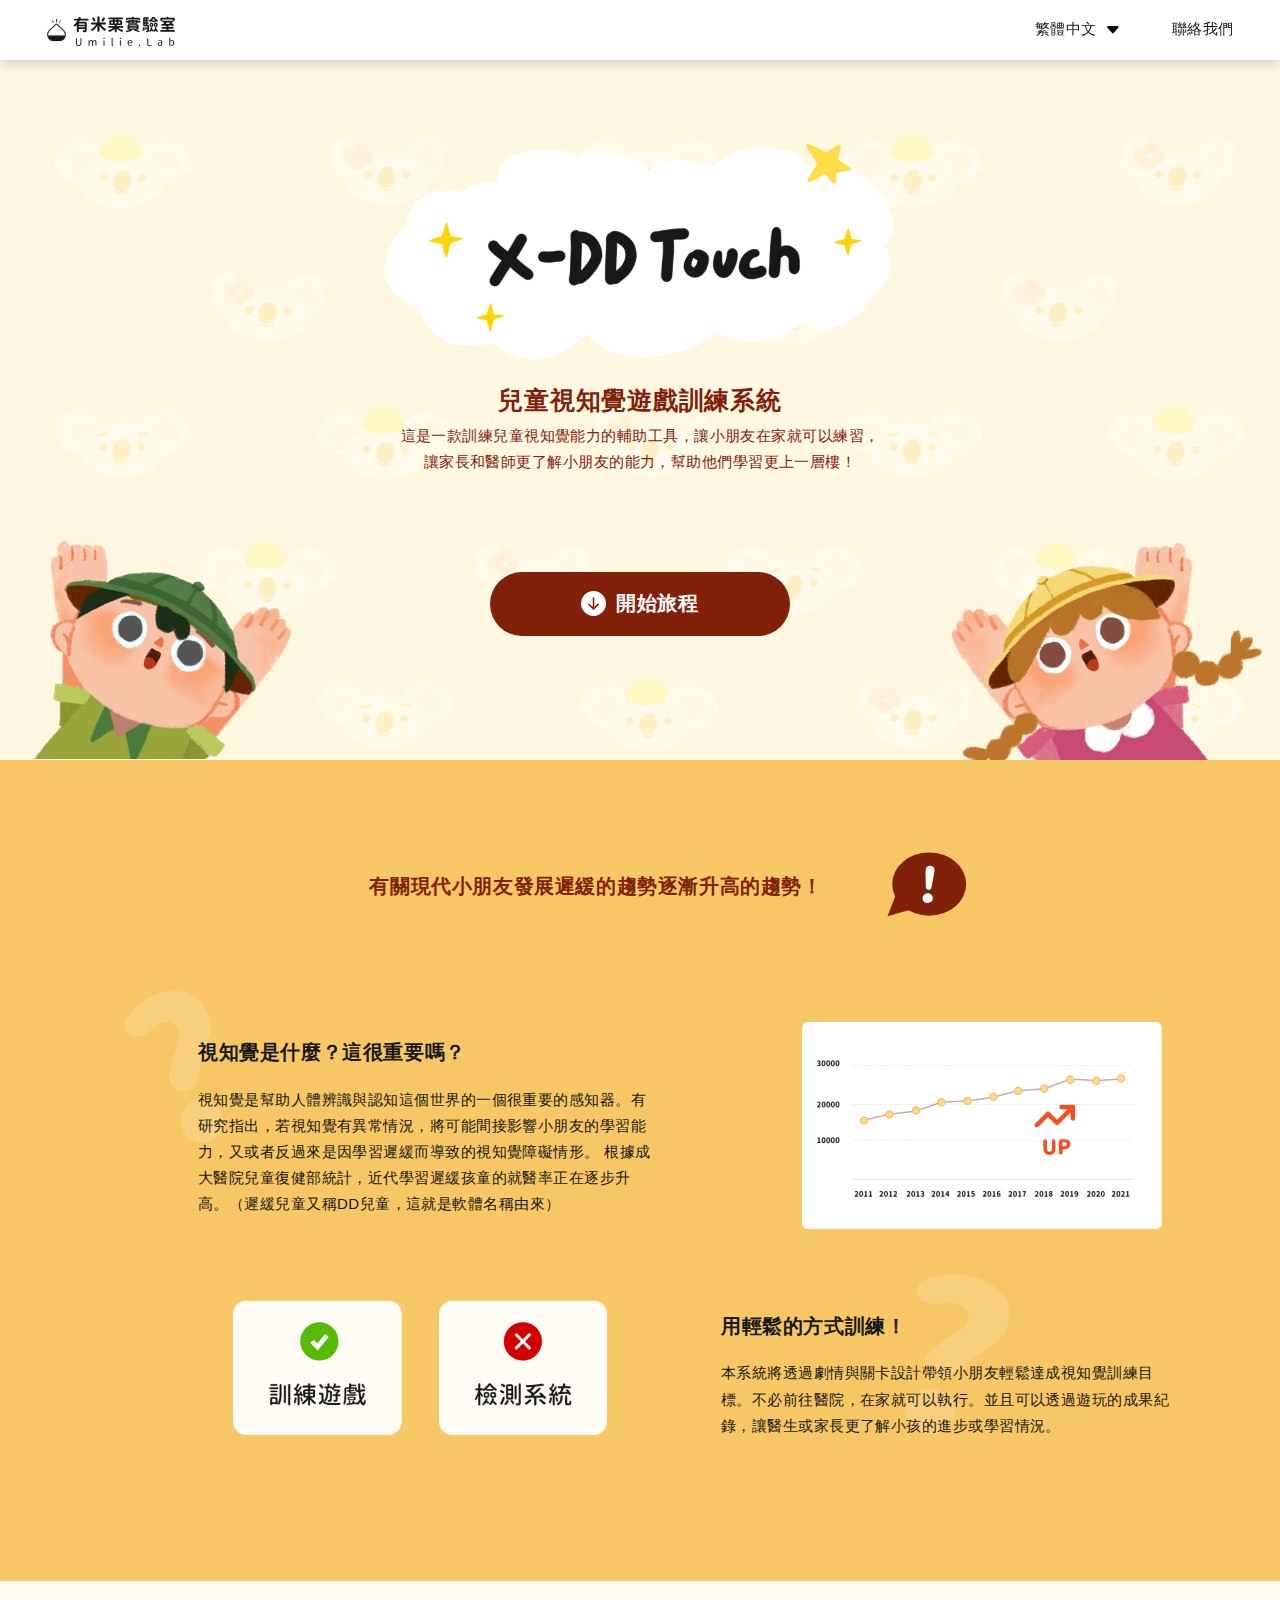
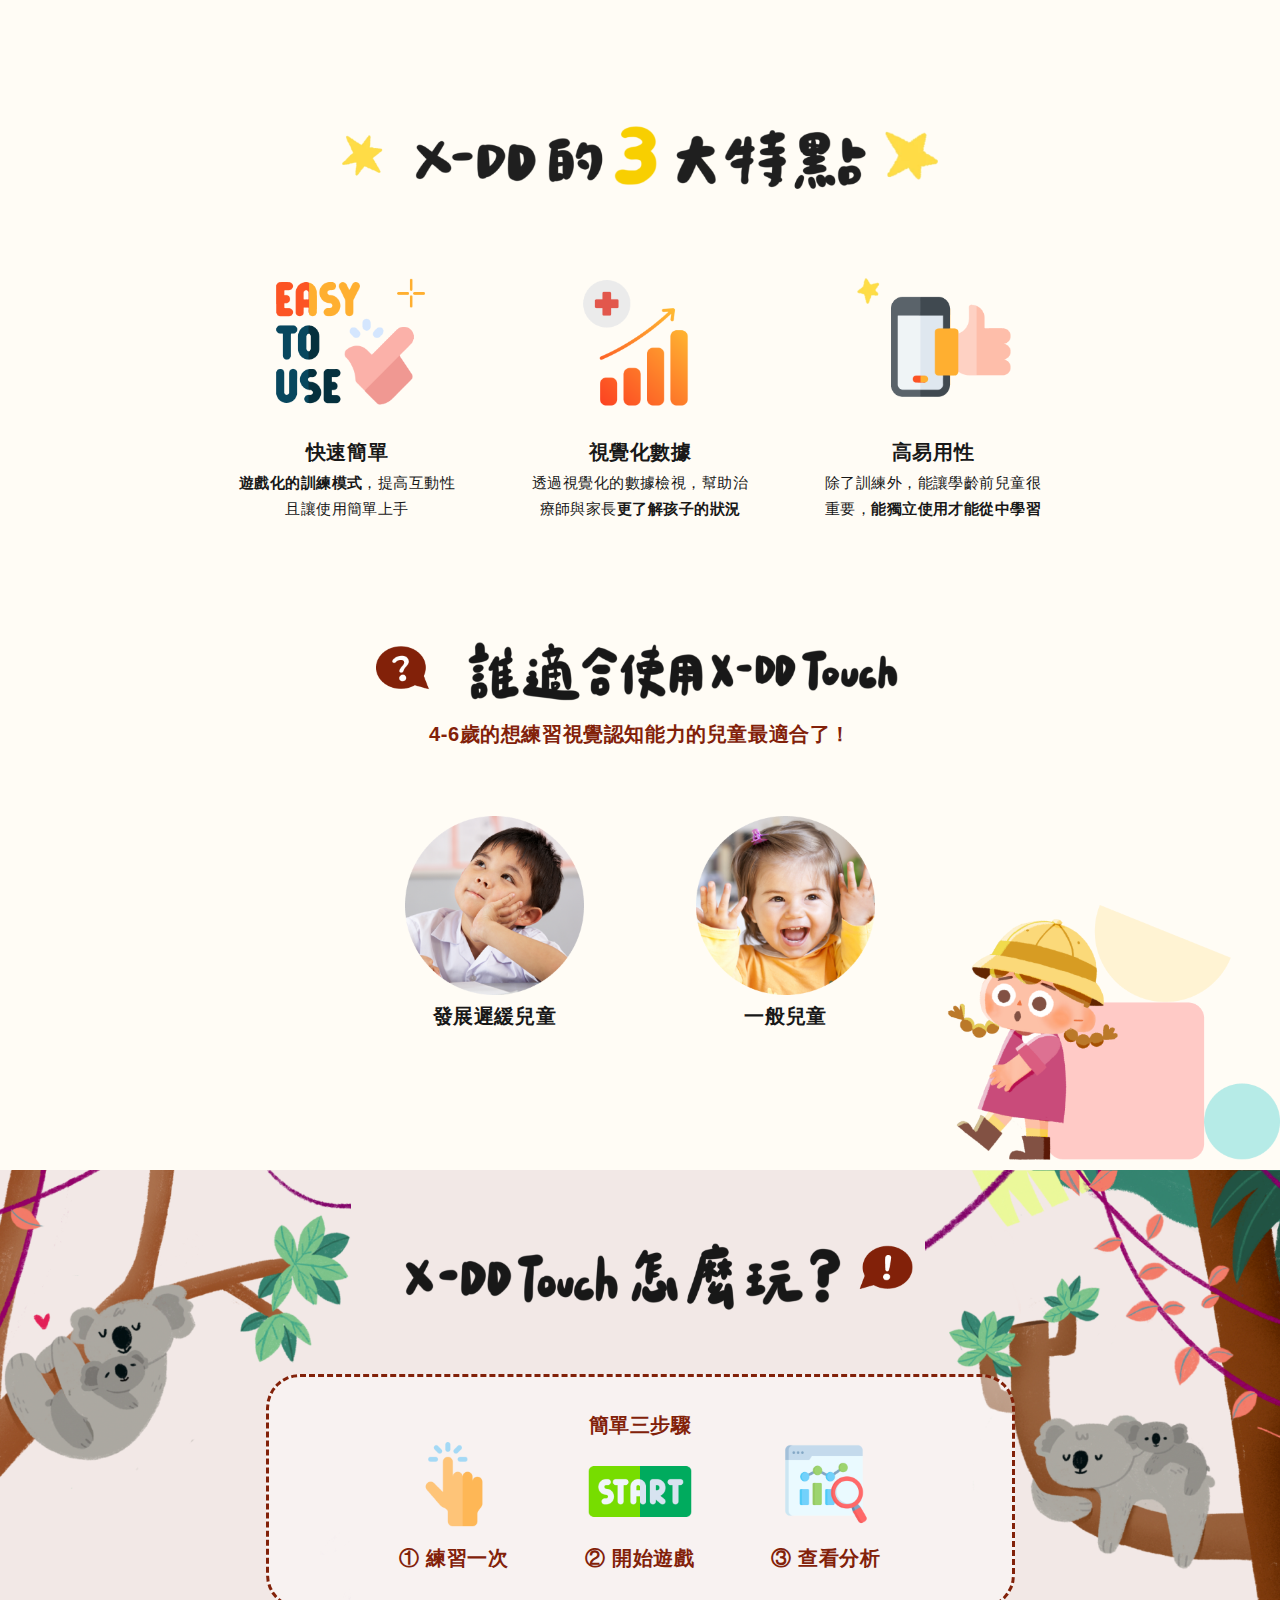
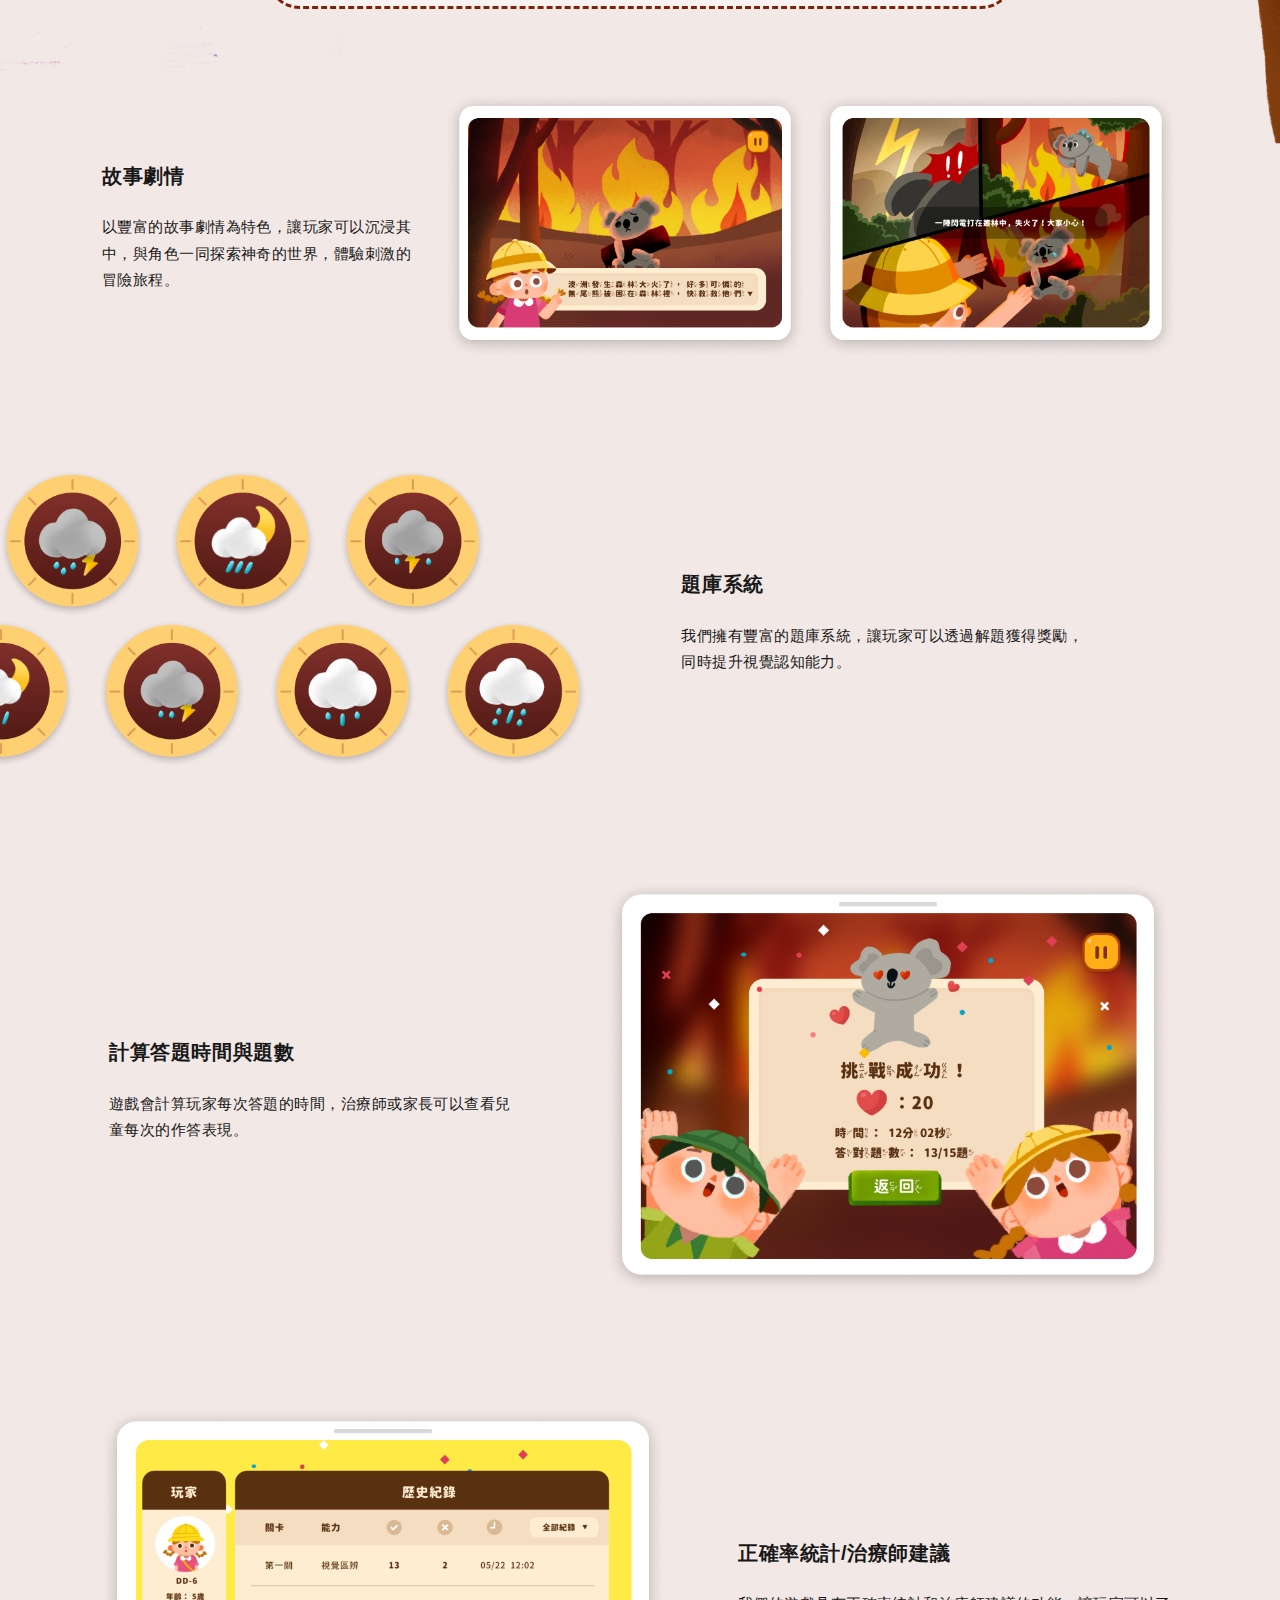
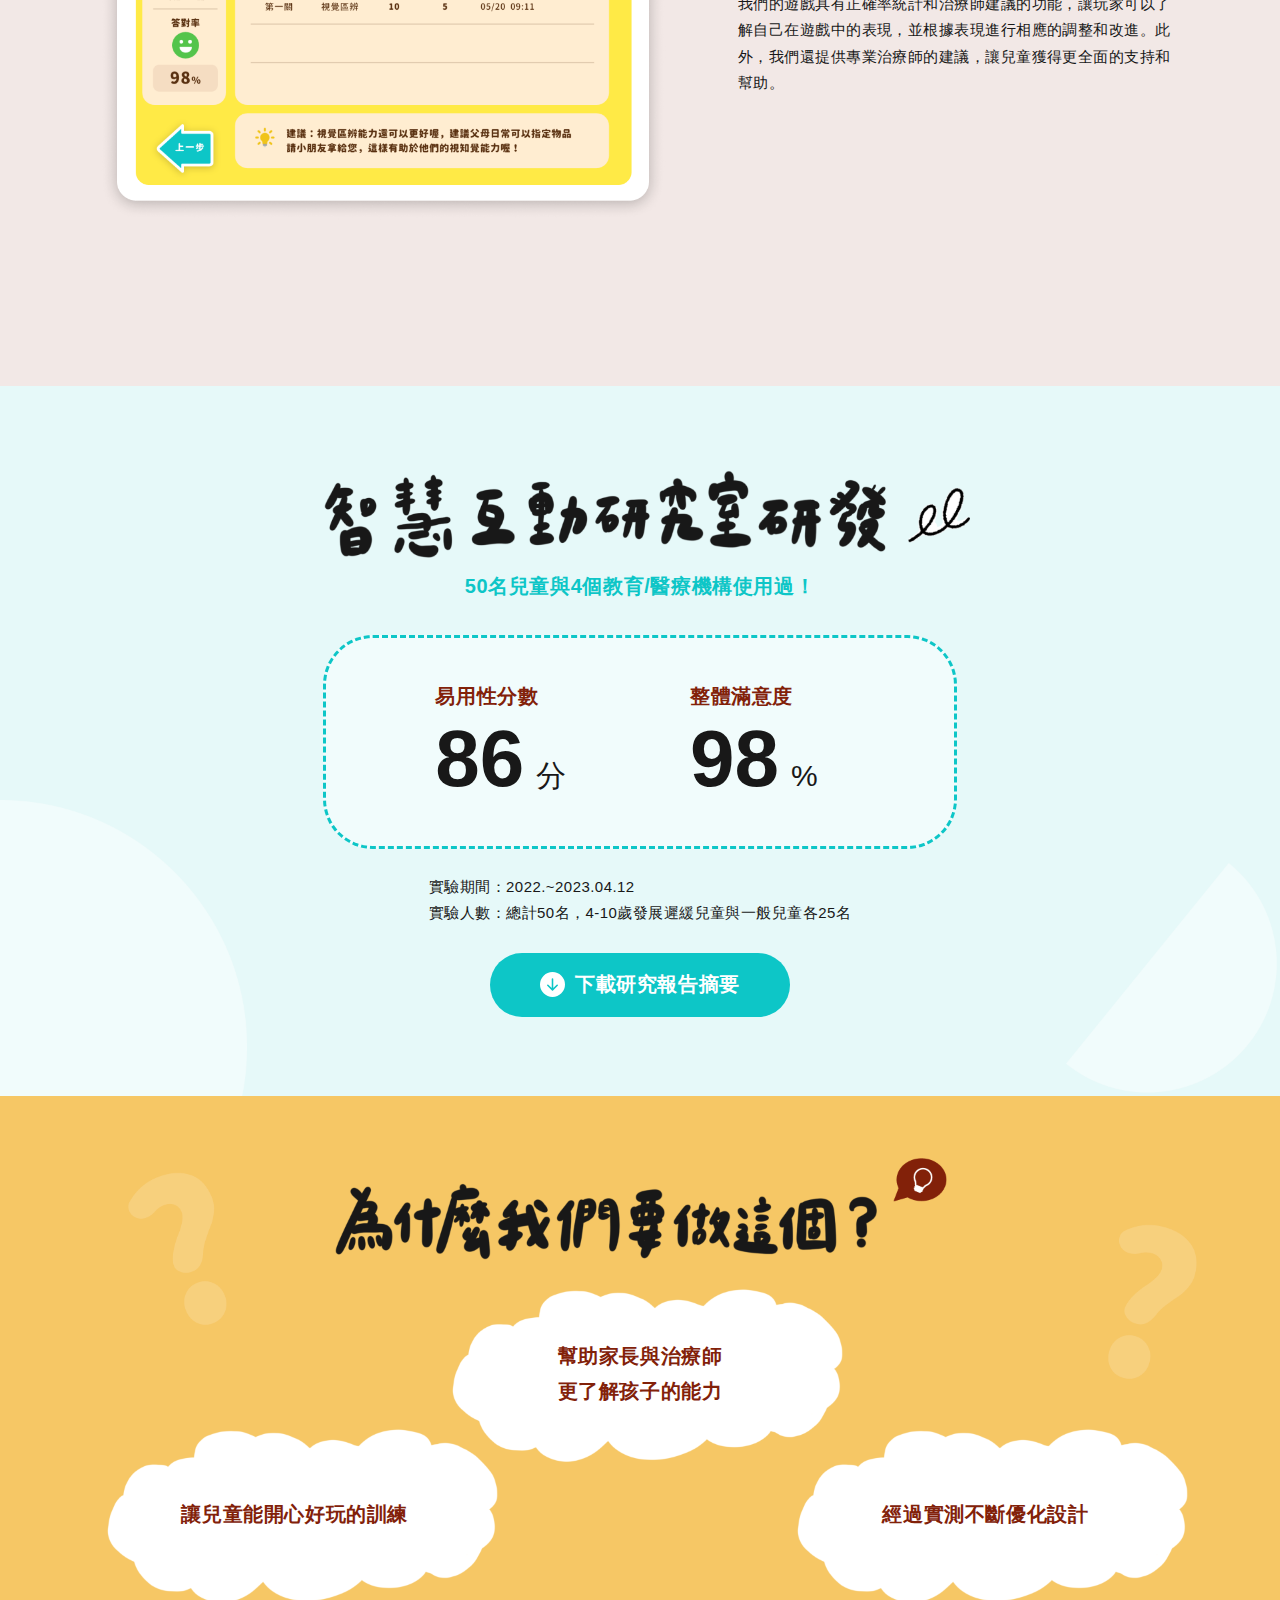
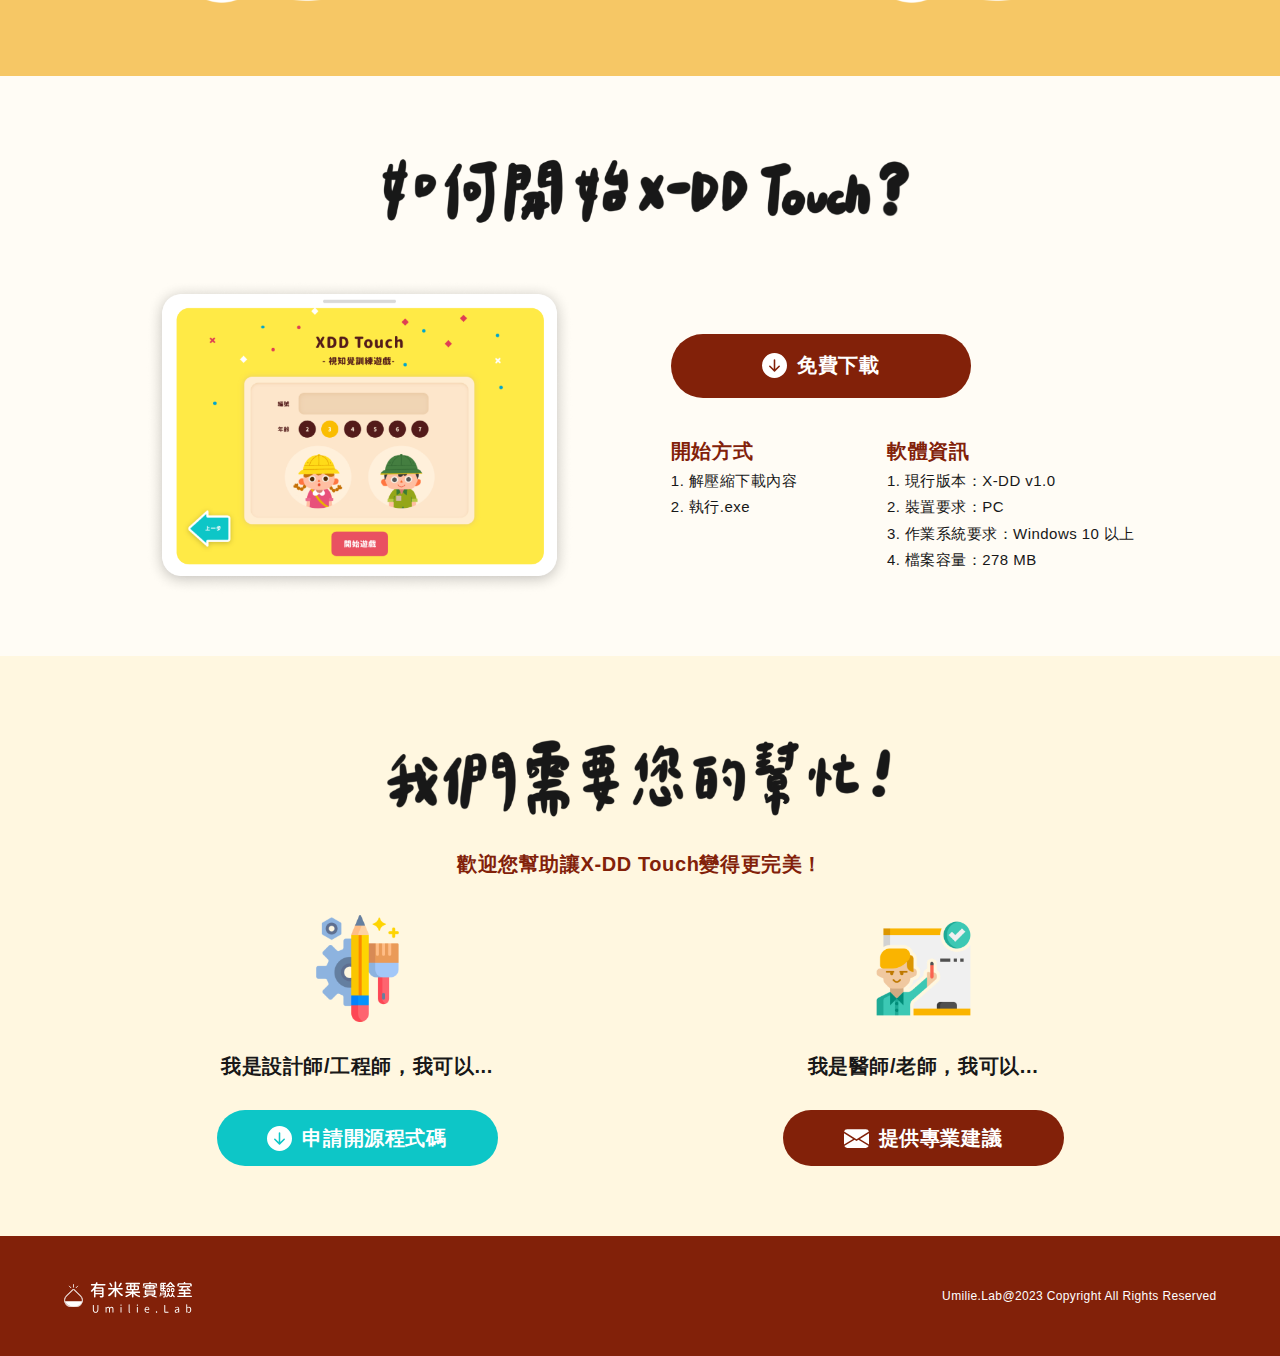
==== index.html @ a9d23684 "add mobile RWD(320px)" ====
<!DOCTYPE html>
<html>
<head>
    <meta charset="utf-8">
    <title>X-DD Touch｜兒童視知覺遊戲訓練系統</title>
    <meta name="viewport" content="width=device-width, initial-scale=1.0, maximum-scale=1.0,user-scalable=no">
    <link rel="preconnect" href="https://fonts.gstatic.com">
    <link rel="stylesheet" href="css/xdd-page.css">
    <script src="https://ajax.googleapis.com/ajax/libs/jquery/1.10.2/jquery.min.js"></script>
    <script src="https://ajax.googleapis.com/ajax/libs/jquery/1.10.2/jquery.js"></script>
    
    <script type="text/javascript">

    </script>
<body>
    <header>
        <div class="header-content">
            <a id="logo-area" href="#top-home">
                <img src="img/logo.svg" width="130" heigh="79" alt="logo">
            </a>
            <div class="header-control">
                <div id="language-change">
                    <h5 style="width:72px">
                        繁體中文
                    </h5>
                    <svg xmlns="http://www.w3.org/2000/svg" width="16" height="16" fill="currentColor" class="bi bi-caret-down-fill" viewBox="0 0 16 16">
                        <path d="M7.247 11.14 2.451 5.658C1.885 5.013 2.345 4 3.204 4h9.592a1 1 0 0 1 .753 1.659l-4.796 5.48a1 1 0 0 1-1.506 0z"/>
                    </svg>
                </div>
                <div id="contact-us">
                    <a href="https://forms.gle/MRAn2YZ6ZwehTDP59"><h5>
                        聯絡我們
                    </h5></a>
                </div>
            </div>
        </div>
    </header>
    <div class="section-title" name="top-home" id="top-home">
        <div>
            <div>
                <div>
                    <img src="img/xdd-title.png" alt="logo">
                </div>
                <div>
                    <h1>兒童視知覺遊戲訓練系統</h1>
                    <h4>這是一款訓練兒童視知覺能力的輔助工具，讓小朋友在家就可以練習，</h4>
                    <h4>讓家長和醫師更了解小朋友的能力，幫助他們學習更上一層樓！</h4>
                </div>
                <div>
                    <a href="#download-section" id="go-download-section"><svg xmlns="http://www.w3.org/2000/svg" width="16" height="16" fill="currentColor" class="bi bi-arrow-down-circle-fill" viewBox="0 0 16 16">
                    <path d="M16 8A8 8 0 1 1 0 8a8 8 0 0 1 16 0zM8.5 4.5a.5.5 0 0 0-1 0v5.793L5.354 8.146a.5.5 0 1 0-.708.708l3 3a.5.5 0 0 0 .708 0l3-3a.5.5 0 0 0-.708-.708L8.5 10.293V4.5z"/>
                    </svg>開始旅程</a>
                </div>
            </div> 
        </div>
    </div>
    <div class="section-2">
        <div>
            <div class="section-2-title">
                <h2>有關現代小朋友發展遲緩的趨勢逐漸升高的趨勢！</h2>
                <img src="img/icon-1.svg" width="58.76" heigh="54.53" alt="驚嘆號">
            </div>
            <div class="section-2-2">
                <div class="ques-mark1">
                    <div>
                        <h3>視知覺是什麼？這很重要嗎？</h3>
                        <h5>視知覺是幫助人體辨識與認知這個世界的一個很重要的感知器。有研究指出，若視知覺有異常情況，將可能間接影響小朋友的學習能力，又或者反過來是因學習遲緩而導致的視知覺障礙情形。
                            根據成大醫院兒童復健部統計，近代學習遲緩孩童的就醫率正在逐步升高。（遲緩兒童又稱DD兒童，這就是軟體名稱由來）</h5>
                    </div>
                </div>
                <div>
                    <img src="img/section2-img1.png" width="360" heigh="207" alt="遲緩兒童數量升高">
                </div>
            </div>
            <div class="section-2-3">
                <div>
                    <div>
                        <img src="img/section2-img2.png" width="374" heigh="133.98" alt="訓練遊戲">
                    </div>
                    <div class="ques-mark2">
                        <div>
                            <h3>用輕鬆的方式訓練！</h3>
                            <h5>本系統將透過劇情與關卡設計帶領小朋友輕鬆達成視知覺訓練目標。不必前往醫院，在家就可以執行。並且可以透過遊玩的成果紀錄，讓醫生或家長更了解小孩的進步或學習情況。</h5>
                        </div>
                    </div>
                    <div>
                        <img src="img/section2-img2.png" width="374" heigh="133.98" alt="訓練遊戲">
                    </div>
                </div>
            </div>
        </div>
    </div>
    <div class="section-3">
        <div class="section-3-1">
            <div class="title">
                <img src="img/section3-title1.png" width="595.33" heigh="75.33" alt="X-DD三大特點">
                <img src="img/section3-title1-mobile.png" width="217" heigh="97.4" alt="X-DD三大特點">
            </div>
            <div>
                <div>
                    <img src="img/section3-img1.png" width="200.67" heigh="178.67" alt="快速簡單">
                    <h3>
                        快速簡單
                    </h3>
                    <h5>
                        <b>遊戲化的訓練模式</b>，提高互動性且讓使用簡單上手
                    </h5>
                </div>
                <div>
                    <img src="img/section3-img2.png" width="200.67" heigh="178.67" alt="快速簡單">
                    <h3>
                        視覺化數據
                    </h3>
                    <h5>
                        透過視覺化的數據檢視，幫助治療師與家長<b>更了解孩子的狀況</b>
                    </h5>
                </div>
                <div>
                    <img src="img/section3-img3.png" width="200.67" heigh="178.67" alt="快速簡單">
                    <h3>
                        高易用性
                    </h3>
                    <h5>
                        除了訓練外，能讓學齡前兒童很重要，<b>能獨立使用才能從中學習</b>
                    </h5>
                </div>
            </div>
        </div>
        <div class="section-3-2">
            <div class="title">
                <img src="img/section3-title2.png" width="528.67" heigh="87.33" alt="誰適合使用X-DD">
                <img src="img/section3-title2-mobile.png" width="150" heigh="82" alt="誰適合使用X-DD">
            </div>
            <h2>4-6歲的想練習視覺認知能力的兒童最適合了！</h2>
            <div>
                <div>
                    <img src="img/section3-img4.png" width="178.67" heigh="178.67" alt="發展遲緩兒童">
                    <h3>發展遲緩兒童</h3>
                </div>
                <div>
                    <img src="img/section3-img5.png" width="178.67" heigh="178.67" alt="一般兒童">
                    <h3>一般兒童</h3>
                </div>
            </div>
        </div>
    </div>
    <div class="section-4">
        <div class="title">
            <img src="img/section4-title1.png" width="546.76" heigh="84" alt="X-DD怎麼玩">
            <img src="img/section4-title1-mobile.png" width="150" heigh="84" alt="X-DD怎麼玩">
        </div>
        <div>
            <h2>簡單三步驟</h2>
            <div>
                <div>
                    <img src="img/section4-icon1.png" width="136" heigh="98.67" alt="練習一次">
                    <h2>① 練習一次</h2>
                </div>
                <div>
                    <img src="img/section4-icon2.png" width="136" heigh="98.67" alt="開始遊戲">
                    <h2>② 開始遊戲</h2>
                </div>
                <div>
                    <img src="img/section4-icon3.png" width="136" heigh="98.67" alt="查看分析">
                    <h2>③ 查看分析</h2>
                </div>
            </div>
        </div>
        <div>
            <div class="mobile">
                <img src="img/section4-img1.png" width="364" heigh="257.33" alt="劇照1">
                <img src="img/section4-img2.png" width="364" heigh="257.33" alt="劇照2">
            </div>
            <div>
                <h3>故事劇情</h3>
                <h5>以豐富的故事劇情為特色，讓玩家可以沉浸其中，與角色一同探索神奇的世界，體驗刺激的冒險旅程。</h5>
            </div>
            <div class="pc">
                <img src="img/section4-img1.png" width="364" heigh="257.33" alt="劇照1">
                <img src="img/section4-img2.png" width="364" heigh="257.33" alt="劇照2">
            </div>
        </div>
        <div>
            <div>
                <img class="pc" src="img/section4-img3.png" alt="題庫">
                <img class="mobile" src="img/section4-img3-mobile.png" alt="題庫">
            </div>
            <div>
                <h3>題庫系統</h3>
                <h5>我們擁有豐富的題庫系統，讓玩家可以透過解題獲得獎勵，同時提升視覺認知能力。</h5>
            </div>
        </div>
        <div>
            <div class="mobile">
                <img src="img/section4-img4.png" width="566" heigh="404" alt="挑戰成功">
            </div>
            <div>
                <h3>計算答題時間與題數</h3>
                <h5>遊戲會計算玩家每次答題的時間，治療師或家長可以查看兒童每次的作答表現。</h5>
            </div>
            <div class="pc">
                <img src="img/section4-img4.png" width="566" heigh="404" alt="挑戰成功">
            </div>
        </div>
        <div>
            <div>
                <img src="img/section4-img5.png" width="566" heigh="404" alt="歷史紀錄">
            </div>
            <div>
                <h3>正確率統計/治療師建議</h3>
                <h5>我們的遊戲具有正確率統計和治療師建議的功能，讓玩家可以了解自己在遊戲中的表現，並根據表現進行相應的調整和改進。此外，我們還提供專業治療師的建議，讓兒童獲得更全面的支持和幫助。</h5>
            </div>
        </div>
    </div>
    <div class="section-5">
        <div class="title">
            <img src="img/section5-title.png" width="660.67" heigh="98.67" alt="智慧互動研究室研發">
        </div>
        <h3>50名兒童與4個教育/醫療機構使用過！</h3>
        <div>
            <div>
                <div>
                    <h2>易用性分數</h2>
                    <div>
                        <span>86</span><span>分</span>
                    </div>
                </div>
                <div>
                    <h2>整體滿意度</h2>
                    <div>
                        <span>98</span><span>%</span>
                    </div>
                </div>
            </div>
        </div>
        <div>
            <h5>實驗期間：2022.~2023.04.12</h5>
            <h5>實驗人數：總計50名，4-10歲發展遲緩兒童與一般兒童各25名</h5>
        </div>
        <div>
            <a href="file/A Usability Evaluation of Visual Perception Game.pdf" target="_blank" download="A Usability Evaluation of Visual Perception Game.pdf" id="go-download-section"><svg xmlns="http://www.w3.org/2000/svg" width="16" height="16" fill="currentColor" class="bi bi-arrow-down-circle-fill" viewBox="0 0 16 16">
            <path d="M16 8A8 8 0 1 1 0 8a8 8 0 0 1 16 0zM8.5 4.5a.5.5 0 0 0-1 0v5.793L5.354 8.146a.5.5 0 1 0-.708.708l3 3a.5.5 0 0 0 .708 0l3-3a.5.5 0 0 0-.708-.708L8.5 10.293V4.5z"/>
            </svg>下載研究報告摘要</a>
        </div>
    </div>
    <div class="section-6">
        <div class="title">
            <img src="img/section6-title.png" width="613.43" heigh="111.66" alt="為什麼我們要做這個">
        </div>
        <div>
            <h2>幫助家長與治療師<br>更了解孩子的能力</h2>
        </div>
        <div>
            <div>
                <h2>讓兒童能開心好玩的訓練</h2>
            </div>
            <div>
                <h2>經過實測不斷優化設計</h2>
            </div>
        </div>
    </div>
    <div class="section-7" name="download-section" id="download-section">
        <div class="title">
            <img src="img/section7-title.png" width="556.67" heigh="102.67" alt="如何開始X-DD Touch">
        </div>
        <div>
            <div>
                <img src="img/section7-img1.png" width="428.7px" heigh="306" alt="X-DD Touch登入頁">
            </div>
            <div>
                <div>
                    <a href="https://drive.google.com/file/d/1RNoD-meQwl20ieprDU1QO9MiLZTp1iNH/view?usp=drive_link" target="_blank" id="go-download-section"><svg xmlns="http://www.w3.org/2000/svg" width="16" height="16" fill="currentColor" class="bi bi-arrow-down-circle-fill" viewBox="0 0 16 16">
                        <path d="M16 8A8 8 0 1 1 0 8a8 8 0 0 1 16 0zM8.5 4.5a.5.5 0 0 0-1 0v5.793L5.354 8.146a.5.5 0 1 0-.708.708l3 3a.5.5 0 0 0 .708 0l3-3a.5.5 0 0 0-.708-.708L8.5 10.293V4.5z"/>
                        </svg>免費下載</a>
                </div>
                <div>
                    <div class="DL-des">
                        <h2>
                            開始方式
                        </h2>
                        <h5>
                            1. 解壓縮下載內容<br>
                            2. 執行.exe
                        </h5>
                    </div>
                    <div class="DL-info">
                        <h2>
                            軟體資訊
                        </h2>
                        <h5>
                            1. 現行版本：X-DD v1.0<br>
                            2. 裝置要求：PC<br>
                            3. 作業系統要求：Windows 10 以上<br>
                            4. 檔案容量：278 MB
                        </h5>
                    </div>
                </div>
            </div>
        </div>
    </div>
    <div class="section-8">
        <div class="title">
            <img src="img/section8-title.png" width="530.67" heigh="95.33" alt="我們需要你幫忙！">
        </div>
        <h2>歡迎您幫助讓X-DD Touch變得更完美！</h2>
        <div>
            <div>
                <img src="img/section8-icon1.png" width="107" heigh="107" alt="工程師">
                <h3>我是設計師/工程師，我可以...</h3>
                <a href="https://forms.gle/MRAn2YZ6ZwehTDP59" id="go-download-section"><svg xmlns="http://www.w3.org/2000/svg" width="16" height="16" fill="currentColor" class="bi bi-arrow-down-circle-fill" viewBox="0 0 16 16">
                    <path d="M16 8A8 8 0 1 1 0 8a8 8 0 0 1 16 0zM8.5 4.5a.5.5 0 0 0-1 0v5.793L5.354 8.146a.5.5 0 1 0-.708.708l3 3a.5.5 0 0 0 .708 0l3-3a.5.5 0 0 0-.708-.708L8.5 10.293V4.5z"/>
                    </svg>申請開源程式碼</a>
            </div>
            <div>
                <img src="img/section8-icon2.png" width="107" heigh="107" alt="醫師">
                <h3>我是醫師/老師，我可以...</h3>
                <a href="https://forms.gle/MRAn2YZ6ZwehTDP59" id="go-download-section"><svg xmlns="http://www.w3.org/2000/svg" width="16" height="16" fill="currentColor" class="bi bi-envelope-fill" viewBox="0 0 16 16">
                    <path d="M.05 3.555A2 2 0 0 1 2 2h12a2 2 0 0 1 1.95 1.555L8 8.414.05 3.555ZM0 4.697v7.104l5.803-3.558L0 4.697ZM6.761 8.83l-6.57 4.027A2 2 0 0 0 2 14h12a2 2 0 0 0 1.808-1.144l-6.57-4.027L8 9.586l-1.239-.757Zm3.436-.586L16 11.801V4.697l-5.803 3.546Z"/>
                    </svg>提供專業建議</a>
            </div>
        </div>
    </div>
    <div class="footer">
        <div>
            <img src="img/logo-white.svg" width="130" heigh="79" alt="logo">
            <h6>Umilie.Lab@2023 Copyright All Rights Reserved</h6>
        </div>
    </div>
</body>
</html>
---- css/xdd-page.css ----
* {
    margin         : 0;
    padding        : 0;
    list-style-type: none;
    font-family    : 'Gen Jyuu GothicX', sans-serif;

}
/*phone*/
@media screen and (max-width:1179px){
    h1 {
        font-weight: 900;
        font-size: 16px;
        line-height: 174%;
        /* identical to box height, or 70px */
        text-align: center;
        letter-spacing: 0.03em;
        color: #822109;
    }
    
    h2 {
        font-weight: 700;
        font-size: 16px;
        line-height: 174%;
        /* or 63px */
        text-align: center;
        letter-spacing: 0.03em;
        color: #822109;
    }
    
    h3 {
        font-weight: 700;
        font-size: 16px;
        line-height: 174%;
        /* or 63px */
        text-align: center;
        letter-spacing: 0.03em;
        color: #181818;
    }
    
    h4 {
        font-weight: 500;
        font-size: 14px;
        line-height: 174%;
        /* or 42px */
    
        text-align: center;
        letter-spacing: 0.03em;
    
        color: #822109;
    }
    
    h5{
        font-weight: 500;
        font-size: 14px;
        line-height: 174%;
        /* or 42px */
    
        text-align: center;
        letter-spacing: 0.03em;
    
        color: #181818;
        word-wrap:break-word;
        word-break:break-all;
    
    }
    
    h6{
        font-weight: 200;
        font-size: 10px;
        line-height: 174%;
        /* or 42px */
    
        text-align: center;
        letter-spacing: 0.03em;
    
        color: #FFF;
    }
    /* container */
    
    body {
        width            : 100vw;
        height           : 100vh;
        background-repeat: no-repeat;
        background-size: cover;
    }
    
    html{
        scroll-behavior: smooth;
    }
    
    ::selection {
        background: #F7C765;
    }
    /* able to click*/
    #logo-area{
        cursor: pointer;
    }
    #language-change{
        cursor: pointer;
        display: flex;
        flex-direction: row;
        align-items: center;
        border-bottom:1px solid transparent;
    }
    #contact-us{
        cursor: pointer;
        border-bottom:1px solid transparent;
    }
    #language-change:hover, #contact-us:hover{
        border-bottom:1px solid #F6C765;
    }
    /* header */
    header {
        width : 100%;
        height: 60px;
        display: flex;
        flex-direction: row;
        align-items: center;
        justify-content: center;
        position: fixed;
        top: 0px;
        background: #FFFFFF;
        box-shadow: 0px 4px 10px rgba(0, 0, 0, 0.15);
    }
    .header-content{
        width: 92.8vw;
        height: 41px;
        display: flex;
        flex-direction: row;
        justify-content: center;
    }
    .header-control{
        width: 199px;
        height: 41px;
        display: none;
        flex-direction: row;
        justify-content: space-between;
        align-items: center;
    }
    .header-control a{
        text-decoration: none;
    }
    
    /*content*/
    .section-title{
        width: 100vw;
        height: 463px;
        background: #FFF7E0;
        display: flex;
        flex-direction: row;
        align-items: bottom;
        justify-content: center;
        padding-top: 60px;
        background-image: url(../img/title-bg-only.png);
        background-position: center bottom;
        background-size: 852px 452px;
    }
    .section-title > div{
        width: 320px;
        display: flex;
        flex-direction: column;
        align-items: center;
        background-image: url(../img/title-bg-boy.png), url(../img/title-bg-girl.png);
        background-repeat: no-repeat;
        background-position: left bottom, right bottom;
        background-size: 143px 106px, 159px 112px;
    }
    .section-title > div > div{
        width: 256.43px;
        height: 363px;
        display: flex;
        flex-direction: column;
        align-items: center;
        justify-content: center;
    }
    .section-title > div > div > div > img{
        width: 256.43px;
        height: 115px;
    }
    .section-title > div > div > div > a{
        width: 163px;
        height: 32px;
        background: #822109;
        border-radius: 55px;
        box-sizing: border-box;
        border: none;
        font-weight: 700;
        font-size: 14px;
        line-height: 174%;
        /* or 63px */
        text-align: center;
        letter-spacing: 0.03em;
        color: #FFF;
        display: flex;
        flex-direction: row;
        align-items: center;
        justify-content: center;
        margin-top: 18px;
        text-decoration: none;
    }
    .section-title > div > div > div > a:hover{
        background: #AF4E36;
    }
    .section-title > div > div > div > a > svg{
        width: 21px;
        height: 21px;
        margin-right: 10px;
    }
    
    .section-2{
        width: 100vw;
        height: 1000px;
        background: #F7C765;
        display: flex;
        flex-direction: column;
        align-items: center;
    }
    .section-2 > div {
        display: flex;
        flex-direction: column;
        align-items: center;
        margin-top: 65px;
    }
    .section-2 .section-2-title{
        width: 262px;
        height: 69px;
        display: flex;
        flex-direction: row;
        justify-content: center;
        align-items: flex-start;
    }
    .section-2 .section-2-title h2{
        width: 210px;
    }
    .section-2 .section-2-title img{
        width: 30px;
    }
    .section-2 .section-2-2{
        margin-top: -24px;
        width: 320px;
        height: 478px;
        display: flex;
        flex-direction: column;
        align-items: center;
        justify-content: center;
    }
    .section-2 .section-2-2 .ques-mark1{
        width: 320px;
        display: flex;
        flex-direction: column;
        align-items: center;
        background-image: url(../img/section2-bg1.png);
        background-repeat: no-repeat;
        background-position: left top;
        background-size: 57px 76px;
    }
    .section-2 .section-2-2 .ques-mark1 > div{
        display: flex;
        flex-direction: column;
        align-items: center;
        padding-top: 56.6px;
        width: 237px;
    }
    .section-2 .section-2-2 .ques-mark1 > div h3,h5{
        width: 237px;
        text-align: center;
    }
    .section-2 .section-2-2 > div:nth-child(2){
        display: flex;
        flex-direction: row;
        align-items: center;
        padding-top: 48px;
    }
    .section-2 .section-2-2 > div:nth-child(2) img{
        width: 236px;
        height: 136px;
    }

    .section-2 .section-2-3{
        width: 320px;
        height: 281px;
        display: flex;
        flex-direction: column;
        align-items: center;
        margin-top:50px;
    }
    .section-2 .section-2-3 > div{
        display: flex;
        flex-direction: column;
        align-items: center;
        width: 320px;
    }
    .section-2 .section-2-3 > div > div:nth-child(1){
        display: none;
    }
    .section-2 .section-2-3 .ques-mark2{
        width: 320px;
        display: flex;
        flex-direction: column;
        align-items: center;
        background-image: url(../img/section2-bg2.png);
        background-repeat: no-repeat;
        background-position: right top;
        background-size: 48px 76px;
    }
    .section-2 .section-2-3 .ques-mark2 > div{
        width: 237px;
    }
    .section-2 .section-2-3 .ques-mark2 > div h3,h5{
        width: 237px;
        text-align: center;
    }
    .section-2 h5{
        margin-top: 17px;
    }
    .section-2 .section-2-3 > div > div:nth-child(3){
        margin-top: 29px;
    }
    .section-2 .section-2-3 > div > div:nth-child(3) img{
        width: 237px;
    }
    
    .section-3{
        width: 100vw;
        height: 1686px;
        display: flex;
        flex-direction: column;
        align-items: center;
        background: #FFFCF5;
        background-image: url(../img/section3-bg1.png);
        background-repeat: no-repeat;
        background-position: right bottom;
        background-size: 160px 127px;
    }
    .section-3 .section-3-1{
        margin-top: 69px;
        display: flex;
        flex-direction: column;
        align-items: center;
    }
    .section-3 .section-3-1 .title img:nth-child(1){
        display: none;
    }
    .section-3 .section-3-1 > div:nth-child(2){
        display: flex;
        flex-direction: column;
        align-items: center;
        justify-content: space-between;
        margin-top: 59px;
        width: 169px;
        height: 667px;
    }
    .section-3 .section-3-1 > div:nth-child(2) > div{
        width: 169px;
        height: 173px;
        display: flex;
        flex-direction: column;
        align-items: center;
        justify-content: center;
    }
    .section-3 .section-3-1 > div:nth-child(2) > div > img{
        width: 150px;
    }
    .section-3 .section-3-1 > div:nth-child(2) > div > h5{
        width: 169px;
        text-align: center;
    }
    .section-3 .section-3-2{
        display: flex;
        flex-direction: column;
        align-items: center;
        margin-top: 72px;
    }
    .section-3 .section-3-2 h2{
        width: 237px;
    }
    .section-3 .section-3-2 .title img:nth-child(1){
        display: none;
    }
    .section-3 .section-3-2 > div:nth-child(3){
        display: flex;
        flex-direction: column;
        align-items: center;
        justify-content: space-between;
        width: 135px;
        height: 366px;;
        margin-top: 46px;
    }
    .section-3 .section-3-2 > div:nth-child(3) img{
        width: 135px;
    }
    .section-3 .section-3-2 > div:nth-child(2) > div{
        display: flex;
        flex-direction: column;
        align-items: center;
    }
    
    .section-4{
        width: 100vw;
        height: 2550px;
        display: flex;
        flex-direction: column;
        align-items: center;
        background: rgba(130, 33, 9, 0.1);
        background-image: url(../img/section4-bg1.png), url(../img/section4-bg2.png);
        background-repeat: no-repeat;
        background-position: left top, right top;
        background-size: 127px 176px, 130px 190px;
    }
    .section-4 .title{
        margin-top: 81px;
    }
    .section-4 .title img:nth-child(1){
        display: none;
    }
    .section-4 > div:nth-child(2){
        margin-top: 40px;
        display: flex;
        flex-direction: column;
        align-items: center;
        width: 237px;
        height: 422px;
        background: rgba(255, 255, 255, 0.44);
        mix-blend-mode: normal;
        border: 3px dashed #822109;
        border-radius: 10px;
    }
    .section-4 > div:nth-child(2) > h2{
        font-size: 20px;
        margin-top: 27px;
    }
    .section-4 > div:nth-child(2) > div{
        margin-top: 11px;
        display: flex;
        flex-direction: column;
        align-items: center;
        justify-content: space-between;
        width: 103px;
        height: 303px;
    }
    .section-4 > div:nth-child(2) > div > div{
        display: flex;
        flex-direction: column;
        align-items: center;
        height: 87px;
    }
    .section-4 > div:nth-child(2) > div > div img{
        width:95px;
    }
    /*故事劇情*/
    .section-4 > div:nth-child(3){
        display: flex;
        flex-direction: column;
        align-items: center;
        width: 238px;
        margin-top: 73px;
    }
    .section-4 > div:nth-child(3) img{
        width: 238px;
    }
    .section-4 > div:nth-child(3) > div:nth-child(1){
        display: flex;
        flex-direction: column;
        justify-content: space-between;
        height: 346px;
    }
    .section-4 > div:nth-child(3) .pc{
        display: none;
    }
    .section-4 > div:nth-child(3) > div:nth-child(2){
        margin-top: 24px;
        width: 238px;
    }
    .section-4 > div:nth-child(3) > div:nth-child(2) > h3,h5{
        text-align: left;
    }
    .section-4 > div:nth-child(3) > div:nth-child(2) > h5{
        margin-top: 8px;
    }
    /*題庫系統*/
    .section-4 > div:nth-child(4){
        display: flex;
        flex-direction: column;
        align-items: center;
        width: 100vw;
        margin-top:96px;
    }
    .section-4 > div:nth-child(4) > div:nth-child(1){
        width: 320px;
    }
    .section-4 > div:nth-child(4) > div:nth-child(1) img{
        max-width:100%;
        height: auto;
    }
    .section-4 > div:nth-child(4) > div:nth-child(1) .pc{
        display: none;
    }
    .section-4 > div:nth-child(4) > div:nth-child(2){
        margin-top: 24px;
        width: 237px;
    }
    .section-4 > div:nth-child(4) > div:nth-child(2) > h3, h5{
        text-align: left;
    }
    .section-4 > div:nth-child(4) > div:nth-child(2) > h5{
        margin-top: 8px;
        width: 238px;
    }
    /*答題時間...*/
    .section-4 > div:nth-child(5){
        display: flex;
        flex-direction: column;
        align-items: center;
        justify-content: space-between;
        width: 320px;
        margin-top:96px;
    }
    .section-4 > div:nth-child(5) img{
        width: 238px;
    }
    .section-4 > div:nth-child(5) .pc{
        display: none;
    }
    .section-4 > div:nth-child(5) > div:nth-child(2) > h3, h5{
        text-align: left;
    }
    .section-4 > div:nth-child(5) > div:nth-child(2) > h5{
        margin-top: 8px;
        width: 238px;
    }
    /*正確率統計...*/
    .section-4 > div:nth-child(6){
        display: flex;
        flex-direction: column;
        align-items: center;
        width: 320px;
        margin-top:96px;
    }
    .section-4 > div:nth-child(6) img{
        width: 236px;
    }
    .section-4 > div:nth-child(6) > div:nth-child(2) > h3, h5{
        text-align: left;
    }
    .section-4 > div:nth-child(6) > div:nth-child(2) > h5{
        margin-top: 8px;
        width: 238px;
    }

    /*智慧互動設計...*/
    .section-5{
        width: 100vw;
        height: 641px;
        display: flex;
        flex-direction: column;
        align-items: center;
        justify-content: center;
        background: rgba(13, 198, 199, 0.1);
        background-image: url(../img/section5-bg2.png), url(../img/section5-bg1.png);
        background-repeat: no-repeat;
        background-position: left bottom, right bottom;
        background-size: 313.33px 338px, 214px 233.33px;
    }
    .section-5 .title img{
        width: 277px;
    }
    .section-5 h3{
        width: 191px;
        color: #0DC6C7;
    }
    .section-5 > div:nth-child(3){
        box-sizing: border-box;
        background: rgba(255, 255, 255, 0.44);
        border: 3px dashed #0DC6C7;
        border-radius: 10px;
        width: 237px;
        height: 242px;
        margin-top: 32px;
        display: flex;
        flex-direction: row;
        align-items: center;
        justify-content: center;
    }
    .section-5 > div:nth-child(3) > div{
        display: flex;
        flex-direction: column;
        align-items: center;
        justify-content: space-between;
        height: 181px;
    }
    .section-5 > div:nth-child(3) > div > div{
        display: flex;
        flex-direction: column;
        align-items: center;
        width: 88px;
        height: 77px;
    }
    .section-5 > div:nth-child(3) > div > div span:nth-child(1){
        font-weight: 700;
        font-size: 40px;
        color: #181818;
    }
    .section-5 > div:nth-child(3) > div > div span:nth-child(2){
        font-weight: 500;
        font-size: 16px;
        /* identical to box height, or 112px */
        letter-spacing: 0.03em;
        color: #181818;
        margin-left: 4px;
    }
    .section-5 > div:nth-child(4){
        margin-top: 24px;
    }
    .section-5 a{
        width: 179px;
        height: 32px;
        background:#0DC6C7;
        border-radius: 55px;
        box-sizing: border-box;
        border: none;
        font-weight: 700;
        font-size: 14px;
        line-height: 174%;
        /* or 63px */
        text-align: center;
        letter-spacing: 0.03em;
        color: #FFF;
        display: flex;
        flex-direction: row;
        align-items: center;
        justify-content: center;
        margin-top: 24px;
        text-decoration: none;
    }
    .section-5 a:hover{
        background: #78E3E3;
    }
    .section-5 a > svg{
        width: 21px;
        height: 21px;
        margin-right: 5px;
    }
    /*為何要做這個*/
    .section-6{
        width: 100vw;
        height: 550px;
        display: flex;
        flex-direction: column;
        align-items: center;
        justify-content: center;
        background: #F6C765;
       /*background-image: url(../img/section6-bg1-mobile.png);
        background-repeat: no-repeat;
        background-position: left top;
        background-size: 99px 193px;*/
    }
    .section-6 .title img{
        width: 246px;
    }
    .section-6 > div:nth-child(2){
        width: 247px;
        background-image: url(../img/section6-img1.png);
        background-repeat: no-repeat;
        background-position: center center;
        background-size: 247px 119px;
        height: 119px;
        display: flex;
        flex-direction: row;
        align-items: center;
        justify-content: center;
        margin-top: 24px;
    
    }
    .section-6 > div:nth-child(3){
        width: 320px;
        height: 254px;
        display: flex;
        flex-direction: column;
        align-items: center;
        justify-content: space-between;
        margin-top: 16px;
    }
    .section-6 > div:nth-child(3) > div{
        width: 247px;
        background-image: url(../img/section6-img1.png);
        background-repeat: no-repeat;
        background-position: center center;
        background-size: 247px 119px;
        height: 119px;
        display: flex;
        flex-direction: row;
        align-items: center;
        justify-content: center;
    }
    /*download*/
    .section-7{
        width: 100vw;
        height: 700px;
        display: flex;
        flex-direction: column;
        align-items: center;
        justify-content: center;
        background: #FFFCF5;
    }
    .section-7 .title img{
        width: 258px;
    }
    .section-7 > div:nth-child(2){
        display: flex;
        flex-direction: column;
        align-items: center;
        margin-top: 23px;
    }
    .section-7 > div:nth-child(2) img{
        width: 251px;
    }
    .section-7 > div:nth-child(2) > div:nth-child(2){
        display: flex;
        flex-direction: column;
        align-items: center;
    }
    .section-7 > div:nth-child(2) > div:nth-child(2) > div:nth-child(1){
        display: flex;
        flex-direction: column;
        align-items: center;
        height: 60px;
    }
    .section-7 > div:nth-child(2) > div:nth-child(2) > div:nth-child(2){
        margin-top: 30px;
        display: flex;
        flex-direction: column;
        align-items: flex-start;
        width: 237px;
        height: 223px;
        justify-content: space-between;
    }
    .section-7 > div:nth-child(2) > div:nth-child(2) > div:nth-child(2) > div{
        display: flex;
        flex-direction: column;
        align-items: flex-start;
    }
    .section-7 > div:nth-child(2) > div:nth-child(2) > div:nth-child(2) .DL-des{
        height: 76px;
    }
    .section-7 > div:nth-child(2) > div:nth-child(2) > div:nth-child(2) .DL-info{
        height: 124px;
    }
    .section-7 a{
        width: 120px;
        height: 32px;
        background:#822109;
        border-radius: 55px;
        box-sizing: border-box;
        border: none;
        font-weight: 700;
        font-size: 14px;
        line-height: 174%;
        /* or 63px */
        text-align: center;
        letter-spacing: 0.03em;
        color: #FFF;
        display: flex;
        flex-direction: row;
        align-items: center;
        justify-content: center;
        margin-top: 27px;
        text-decoration: none;
    }
    .section-7 a:hover{
        background: #AF4E36;
    }
    .section-7 a > svg{
        width: 20px;
        height: 20px;
        margin-right: 5px;
    }
    /*need ur help*/
    .section-8{
        width: 100vw;
        height: 700px;
        display: flex;
        flex-direction: column;
        align-items: center;
        justify-content: center;
        background: #FFF7E0;
    }
    .section-8 .title img{
        width: 260px;
    }
    .section-8 > h2{
        width: 237px;
        margin-top: 14px;
    }
    .section-8 > div:nth-child(3){
        display: flex;
        flex-direction: column;
        align-content: center;
        justify-content: space-between;
        width: 237px;
        height: 387px;
        margin-top: 53px;
    }
    .section-8 > div:nth-child(3) img{
        width: 93px;
    }
    .section-8 > div:nth-child(3) > div{
        width: 237px;
        display: flex;
        align-items: center;
        flex-direction: column;
        height: 170px;
        justify-content: space-between;
    }
    .section-8 a{
        width: 163px;
        height: 32px;
        border-radius: 55px;
        box-sizing: border-box;
        border: none;
        font-weight: 700;
        font-size: 14px;
        /* or 63px */
        text-align: center;
        letter-spacing: 0.03em;
        color: #FFF;
        display: flex;
        flex-direction: row;
        align-items: center;
        justify-content: center;
        text-decoration: none;
    }
    .section-8 > div:nth-child(3) > div:nth-child(1) > a{
        background: #0DC6C7;
    }
    .section-8 > div:nth-child(3) > div:nth-child(1) > a:hover{
        background: #78E3E3;
    }
    .section-8 > div:nth-child(3) > div:nth-child(2) > a{
        background: #822109;
    }
    .section-8 > div:nth-child(3) > div:nth-child(2) > a:hover{
        background: #AF4E36;
    }
    .section-8 a > svg{
        width: 20px;
        height: 20px;
        margin-right: 5px;
    }
    /*footer*/
    .footer{
        width: 100vw;
        height: 150px;
        background: #822109;
        display: flex;
        flex-direction: row;
        align-items: center;
        justify-content: center;
    }
    .footer > div{
        display: flex;
        flex-direction: column;
        justify-content: space-between;
        align-items: center;
        width: 45.93vw;
        height: 77px;
    }
    .footer h6{
        margin-top: 12px;
    }
}
/*PC*/
@media screen and (min-width:1180px){
    h1 {
        font-weight: 900;
        font-size: 25px;
        line-height: 174%;
        /* identical to box height, or 70px */
        text-align: center;
        letter-spacing: 0.03em;
        color: #822109;
    }
    
    h2 {
        font-weight: 700;
        font-size: 20px;
        line-height: 174%;
        /* or 63px */
        text-align: center;
        letter-spacing: 0.03em;
        color: #822109;
    }
    
    h3 {
        font-weight: 700;
        font-size: 20px;
        line-height: 174%;
        /* or 63px */
        text-align: center;
        letter-spacing: 0.03em;
        color: #181818;
    }
    
    h4 {
        font-weight: 500;
        font-size: 15px;
        line-height: 174%;
        /* or 42px */
    
        text-align: center;
        letter-spacing: 0.03em;
    
        color: #822109;
    }
    
    h5{
        font-weight: 500;
        font-size: 15px;
        line-height: 174%;
        /* or 42px */
    
        text-align: center;
        letter-spacing: 0.03em;
    
        color: #181818;
        word-wrap:break-word;
        word-break:break-all;
    
    }
    
    h6{
        font-weight: 500;
        font-size: 12px;
        line-height: 174%;
        /* or 42px */
    
        text-align: center;
        letter-spacing: 0.03em;
    
        color: #FFF;
    }
    /* container */
    
    body {
        width            : 100vw;
        height           : 100vh;
        background-repeat: no-repeat;
        background-size: cover;
    }
    
    html{
        scroll-behavior: smooth;
    }
    
    ::selection {
        background: #F7C765;
    }
    /* able to click*/
    #logo-area{
        cursor: pointer;
    }
    #language-change{
        cursor: pointer;
        display: flex;
        flex-direction: row;
        align-items: center;
        border-bottom:1px solid transparent;
    }
    #contact-us{
        cursor: pointer;
        border-bottom:1px solid transparent;
    }
    #language-change:hover, #contact-us:hover{
        border-bottom:1px solid #F6C765;
    }
    /* header */
    header {
        width : 100vw;
        height: 60px;
        display: flex;
        flex-direction: row;
        align-items: center;
        justify-content: center;
        position: fixed;
        top: 0px;
        background: #FFFFFF;
        box-shadow: 0px 4px 10px rgba(0, 0, 0, 0.15);
    }
    .header-content{
        width: 92.8vw;
        height: 41px;
        display: flex;
        flex-direction: row;
        justify-content: space-between;
    }
    .header-control{
        width: 199px;
        height: 41px;
        display: flex;
        flex-direction: row;
        justify-content: space-between;
        align-items: center;
    }
    .header-control > div:nth-child(1){
        width: 86px;
    }
    .header-control > div:nth-child(2){
        width: 62px;
    }
    .header-control a{
        text-decoration: none;
    }
    
    /*content*/
    .section-title{
        width: 100vw;
        height: 700px;
        background: #FFF7E0;
        display: flex;
        flex-direction: row;
        align-items: bottom;
        justify-content: center;
        padding-top: 60px;
    }
    .section-title > div{
        width: 1280px;
        background-image: url(../img/title-bg-boy.png), url(../img/title-bg-girl.png), url(../img/title-bg-only.png);
        background-repeat: no-repeat;
        background-position: left bottom, right bottom, center bottom;
        background-size: 301px 225px, 335px 238px, 1212px 700px;
    }
    .section-title > div > div{
        width: 1280px;
        height: 643.3px;
        display: flex;
        flex-direction: column;
        align-items: center;
        justify-content: center;
    }
    .section-title > div > div > div > img{
        width: 552px;
        height: 247.55px;
    }
    .section-title > div > div > div > a{
        width: 300px;
        height: 64px;
        background: #822109;
        border-radius: 55px;
        box-sizing: border-box;
        border: none;
        font-weight: 700;
        font-size: 20px;
        line-height: 174%;
        /* or 63px */
        text-align: center;
        letter-spacing: 0.03em;
        color: #FFF;
        display: flex;
        flex-direction: row;
        align-items: center;
        justify-content: center;
        margin-top: 97px;
        text-decoration: none;
    }
    .section-title > div > div > div > a:hover{
        background: #AF4E36;
    }
    .section-title > div > div > div > a > svg{
        width: 25px;
        height: 25px;
        margin-right: 10px;
    }
    
    .section-2{
        width: 100vw;
        height: 821.33px;
        background: #F7C765;
        display: flex;
        flex-direction: column;
        align-items: center;
    }
    .section-2 > div {
        display: flex;
        flex-direction: column;
        align-items: center;
        margin-top: 86px;
    }
    .section-2 .section-2-title{
        width: 1280px;
        display: flex;
        flex-direction: row;
        justify-content: center;
        align-items: center;
    }
    .section-2 .section-2-title h2{
        width: 566px;
    }
    .section-2 .section-2-title img{
        width: 88px;
    }
    .section-2 .section-2-2{
        width: 1044px;
        height: 341px;
        display: flex;
        flex-direction: row;
        align-items: center;
        justify-content: center;
    }
    .section-2 .section-2-2 .ques-mark1{
        width: 1280px;
        background-image: url(../img/section2-bg1.png);
        background-repeat: no-repeat;
        background-position: left top;
        background-size: 135.33px 176.67px;
    }
    .section-2 .section-2-2 .ques-mark1 > div{
        display: flex;
        flex-direction: column;
        align-items: left;
        padding-left: 80px;
        padding-top: 56.6px;
        width: 460px;
    }
    .section-2 .section-2-2 .ques-mark1 > div h3,h5{
        text-align: left;
    }
    .section-2 .section-2-2 > div:nth-child(2){
        display: flex;
        flex-direction: row;
        align-items: center;
        margin-left: 114px;
        padding-top: 56.6px;
    }
    .section-2 .section-2-3{
        width: 1044px;
        height: 170px;
        display: flex;
        flex-direction: row;
        align-items: center;
        padding-left: 230px;
    }
    .section-2 .section-2-3 > div{
        display: flex;
        flex-direction: row;
        align-items: flex-end;
        width: 460px;
    }
    .section-2 .section-2-3 > div > div:nth-child(1){
        display: block;
    }
    .section-2 .section-2-3 > div > div:nth-child(3){
        display: none;
    }
    .section-2 .section-2-3 .ques-mark2{
        margin-left: 114px;
        background-image: url(../img/section2-bg2.png);
        background-repeat: no-repeat;
        background-position: center top;
        background-size: 135.33px 176.67px;
    }
    .section-2 .section-2-3 .ques-mark2 > div{
        width: 460px;
        padding-top: 41.3px;
    }
    .section-2 .section-2-3 .ques-mark2 > div h3,h5{
        text-align: left;
    }
    .section-2 h5{
        margin-top: 17px;
    }
    
    .section-3{
        width: 100vw;
        height: 1189px;
        display: flex;
        flex-direction: column;
        align-items: center;
        justify-content: center;
        background: #FFFCF5;
        background-image: url(../img/section3-bg1.png);
        background-repeat: no-repeat;
        background-position: right bottom;
        background-size: 349.33px 265.33px;
    }
    .section-3 .section-3-1{
        display: flex;
        flex-direction: column;
        align-items: center;
    }
    .section-3 .section-3-1 .title img:nth-child(2){
        display: none;
    }
    .section-3 .section-3-1 > div:nth-child(2){
        display: flex;
        flex-direction: row;
        align-items: center;
        justify-content: space-between;
        margin-top: 59px;
        width: 816.66px;
    }
    .section-3 .section-3-1 > div:nth-child(2) > div{
        display: flex;
        flex-direction: column;
        align-items: center;
        justify-content: center;
    }
    .section-3 .section-3-1 > div:nth-child(2) > div > h5{
        width: 230.66px;
        text-align: center;
    }
    .section-3 .section-3-2{
        display: flex;
        flex-direction: column;
        align-items: center;
        margin-top: 104px;
    }
    .section-3 .section-3-2 .title img:nth-child(2){
        display: none;
    }
    .section-3 .section-3-2 > div:nth-child(3){
        display: flex;
        flex-direction: row;
        align-items: center;
        justify-content: space-between;
        width: 470px;
        margin-top: 64px;
    }
    .section-3 .section-3-2 > div:nth-child(2) > div{
        display: flex;
        flex-direction: column;
        align-items: center;
    }
    
    .section-4{
        width: 100vw;
        height: 2416px;
        display: flex;
        flex-direction: column;
        align-items: center;
        background: rgba(130, 33, 9, 0.1);
        background-image: url(../img/section4-bg1.png), url(../img/section4-bg2.png);
        background-repeat: no-repeat;
        background-position: left top, right top;
        background-size: 350.67px 592.67px, 354.67px 592.67px;
    }
    .section-4 .title{
        margin-top: 57px;
    }
    .section-4 .title img:nth-child(2){
        display: none;
    }
    .section-4 > div:nth-child(2){
        margin-top: 59px;
        display: flex;
        flex-direction: column;
        align-items: center;
        justify-content: center;
        width: 743px;
        height: 229px;
        background: rgba(255, 255, 255, 0.44);
        mix-blend-mode: normal;
        border: 3px dashed #822109;
        border-radius: 34px;
    }
    .section-4 > div:nth-child(2) > div{
        display: flex;
        flex-direction: row;
        align-items: center;
        justify-content: space-between;
        width: 508px;
    }
    .section-4 > div:nth-child(2) > div > div{
        display: flex;
        flex-direction: column;
        align-items: center;
    }
    
    .section-4 > div:nth-child(3){
        display: flex;
        flex-direction: row;
        align-items: center;
        justify-content: space-between;
        width: 1076px;
        margin-top: 83px;
    }
    .section-4 > div:nth-child(3) .mobile{
        display: none;
    }
    .section-4 > div:nth-child(3) > div:nth-child(2){
        width: 312px;
    }
    .section-4 > div:nth-child(3) > div:nth-child(2) > h3,h5{
        text-align: left;
    }
    .section-4 > div:nth-child(3) > div:nth-child(2) > h5{
        margin-top: 21px;
    }
    .section-4 > div:nth-child(3) > div:nth-child(3){
        width: 734.67px;
        display: flex;
        flex-direction: row;
        align-items: center;
        justify-content: space-between;
    }
    
    .section-4 > div:nth-child(4){
        display: flex;
        flex-direction: row;
        align-items: center;
        justify-content: space-between;
        width: 100vw;
        margin-top:112px;
    }
    .section-4 > div:nth-child(4) > div:nth-child(1){
        width: 46.14vw;
    }
    .section-4 > div:nth-child(4) > div:nth-child(1) img{
        max-width:100%;
        height: auto;
    }
    .section-4 > div:nth-child(4) > div:nth-child(1) .mobile{
        display: none;
    }
    .section-4 > div:nth-child(4) > div:nth-child(2){
        width: 46.77vw;
    }
    .section-4 > div:nth-child(4) > div:nth-child(2) > h3, h5{
        text-align: left;
    }
    .section-4 > div:nth-child(4) > div:nth-child(2) > h5{
        margin-top: 21px;
        width: 410.66px;
    }
    /*答題時間...*/
    .section-4 > div:nth-child(5){
        display: flex;
        flex-direction: row;
        align-items: center;
        justify-content: space-between;
        width: 1062px;
        margin-top:109px;
    }
    .section-4 > div:nth-child(5) .mobile{
        display: none;
    }
    .section-4 > div:nth-child(5) > div:nth-child(2) > h3, h5{
        text-align: left;
    }
    .section-4 > div:nth-child(5) > div:nth-child(2) > h5{
        margin-top: 21px;
        width: 403px;
    }
    /*正確率統計...*/
    .section-4 > div:nth-child(6){
        display: flex;
        flex-direction: row;
        align-items: center;
        justify-content: space-between;
        width: 1080px;
        margin-top:109px;
    }
    .section-4 > div:nth-child(6) > div:nth-child(2) > h3, h5{
        text-align: left;
    }
    .section-4 > div:nth-child(6) > div:nth-child(2) > h5{
        margin-top: 21px;
        width: 442px;
    }
    
    .section-5{
        width: 100vw;
        height: 710px;
        display: flex;
        flex-direction: column;
        align-items: center;
        justify-content: center;
        background: rgba(13, 198, 199, 0.1);
        background-image: url(../img/section5-bg2.png), url(../img/section5-bg1.png);
        background-repeat: no-repeat;
        background-position: left bottom, right bottom;
        background-size: 313.33px 338px, 214px 233.33px;
    }
    .section-5 h3{
        color: #0DC6C7;
    }
    .section-5 > div:nth-child(3){
        box-sizing: border-box;
        background: rgba(255, 255, 255, 0.44);
        border: 3px dashed #0DC6C7;
        border-radius: 50px;
        width: 634.67px;
        height: 213.33px;
        margin-top: 32px;
        display: flex;
        flex-direction: row;
        align-items: center;
        justify-content: center;
    }
    .section-5 > div:nth-child(3) > div{
        display: flex;
        flex-direction: row;
        align-items: center;
        justify-content: space-between;
        width: 409.33px;
    
    }
    .section-5 > div:nth-child(3) > div > div{
        display: flex;
        flex-direction: column;
        align-items: flex-start;
        width: 154.67px;
    }
    .section-5 > div:nth-child(3) > div > div span:nth-child(1){
        font-weight: 700;
        font-size: 80px;
        color: #181818;
    }
    .section-5 > div:nth-child(3) > div > div span:nth-child(2){
        font-weight: 500;
        font-size: 30px;
        /* identical to box height, or 112px */
        letter-spacing: 0.03em;
        color: #181818;
        margin-left: 12px;
    }
    .section-5 > div:nth-child(4){
        margin-top: 25px;
    }
    .section-5 a{
        width: 300px;
        height: 64px;
        background:#0DC6C7;
        border-radius: 55px;
        box-sizing: border-box;
        border: none;
        font-weight: 700;
        font-size: 20px;
        line-height: 174%;
        /* or 63px */
        text-align: center;
        letter-spacing: 0.03em;
        color: #FFF;
        display: flex;
        flex-direction: row;
        align-items: center;
        justify-content: center;
        margin-top: 27px;
        text-decoration: none;
    }
    .section-5 a:hover{
        background: #78E3E3;
    }
    .section-5 a > svg{
        width: 25px;
        height: 25px;
        margin-right: 10px;
    }
    
    .section-6{
        width: 100vw;
        height: 580px;
        display: flex;
        flex-direction: column;
        align-items: center;
        justify-content: center;
        background: #F6C765;
        background-image: url(../img/section6-bg1.png), url(../img/section6-bg2.png);
        background-repeat: no-repeat;
        background-position: left top, right top;
        background-size: 291.33px 310px, 218.67px 362px;
    }
    .section-6 > div:nth-child(2){
        width: 406px;
        background-image: url(../img/section6-img1.png);
        background-repeat: no-repeat;
        background-position: center center;
        background-size: 406px 200.67px;
        height: 200.67px;
        display: flex;
        flex-direction: row;
        align-items: center;
        justify-content: center;
    
    }
    .section-6 > div:nth-child(3){
        width: 1096.67px;
        display: flex;
        flex-direction: row;
        justify-content: space-between;
        margin-top: -60px;
    }
    .section-6 > div:nth-child(3) > div{
        width: 406px;
        background-image: url(../img/section6-img1.png);
        background-repeat: no-repeat;
        background-position: center center;
        background-size: 406px 200.67px;
        height: 200.67px;
        display: flex;
        flex-direction: row;
        align-items: center;
        justify-content: center;
    }
    
    .section-7{
        width: 100vw;
        height: 580px;
        display: flex;
        flex-direction: column;
        align-items: center;
        justify-content: center;
        background: #FFFCF5;
    }
    .section-7 > div:nth-child(2){
        display: flex;
        flex-direction: row;
        align-items: center;
        margin-top: 40px;
    }
    .section-7 > div:nth-child(2) > div:nth-child(2){
        margin-left: 97px;
    }
    .section-7 > div:nth-child(2) > div:nth-child(2) > div:nth-child(1){
        display: flex;
        flex-direction: row;
        align-items: flex-start;
        height: 127px;
    }
    .section-7 > div:nth-child(2) > div:nth-child(2) > div:nth-child(2){
        display: flex;
        flex-direction: row;
        align-items: flex-start;
        width: 464px;
        justify-content: space-between;
    }
    .section-7 > div:nth-child(2) > div:nth-child(2) > div:nth-child(2) > div{
        display: flex;
        flex-direction: column;
        align-items: flex-start;
    }
    .section-7 a{
        width: 300px;
        height: 64px;
        background:#822109;
        border-radius: 55px;
        box-sizing: border-box;
        border: none;
        font-weight: 700;
        font-size: 20px;
        line-height: 174%;
        /* or 63px */
        text-align: center;
        letter-spacing: 0.03em;
        color: #FFF;
        display: flex;
        flex-direction: row;
        align-items: center;
        justify-content: center;
        margin-top: 27px;
        text-decoration: none;
    }
    .section-7 a:hover{
        background: #AF4E36;
    }
    .section-7 a > svg{
        width: 25px;
        height: 25px;
        margin-right: 10px;
    }
    
    .section-8{
        width: 100vw;
        height: 580px;
        display: flex;
        flex-direction: column;
        align-items: center;
        justify-content: center;
        background: #FFF7E0;
    }
    .section-8 > h2{
        margin-top: 21px;
    }
    .section-8 > div:nth-child(3){
        display: flex;
        flex-direction: row;
        align-content: center;
        justify-content: space-between;
        width: 859px;
    }
    .section-8 > div:nth-child(3) > div{
        width: 293px;
        display: flex;
        align-items: center;
        flex-direction: column;
        height: 251px;
        justify-content: space-between;
        margin-top: 34px;
    }
    .section-8 a{
        width: 281px;
        height: 56px;
        border-radius: 55px;
        box-sizing: border-box;
        border: none;
        font-weight: 700;
        font-size: 20px;
        /* or 63px */
        text-align: center;
        letter-spacing: 0.03em;
        color: #FFF;
        display: flex;
        flex-direction: row;
        align-items: center;
        justify-content: center;
        text-decoration: none;
    }
    .section-8 > div:nth-child(3) > div:nth-child(1) > a{
        background: #0DC6C7;
    }
    .section-8 > div:nth-child(3) > div:nth-child(1) > a:hover{
        background: #78E3E3;
    }
    .section-8 > div:nth-child(3) > div:nth-child(2) > a{
        background: #822109;
    }
    .section-8 > div:nth-child(3) > div:nth-child(2) > a:hover{
        background: #AF4E36;
    }
    .section-8 a > svg{
        width: 25px;
        height: 25px;
        margin-right: 10px;
    }
    /*footer*/
    .footer{
        width: 100vw;
        height: 120px;
        background: #822109;
        display: flex;
        flex-direction: row;
        align-items: center;
        justify-content: center;
    }
    .footer > div{
        display: flex;
        flex-direction: row;
        justify-content: space-between;
        align-items: center;
        width: 90.1vw;
        height: 60px;
    }
}
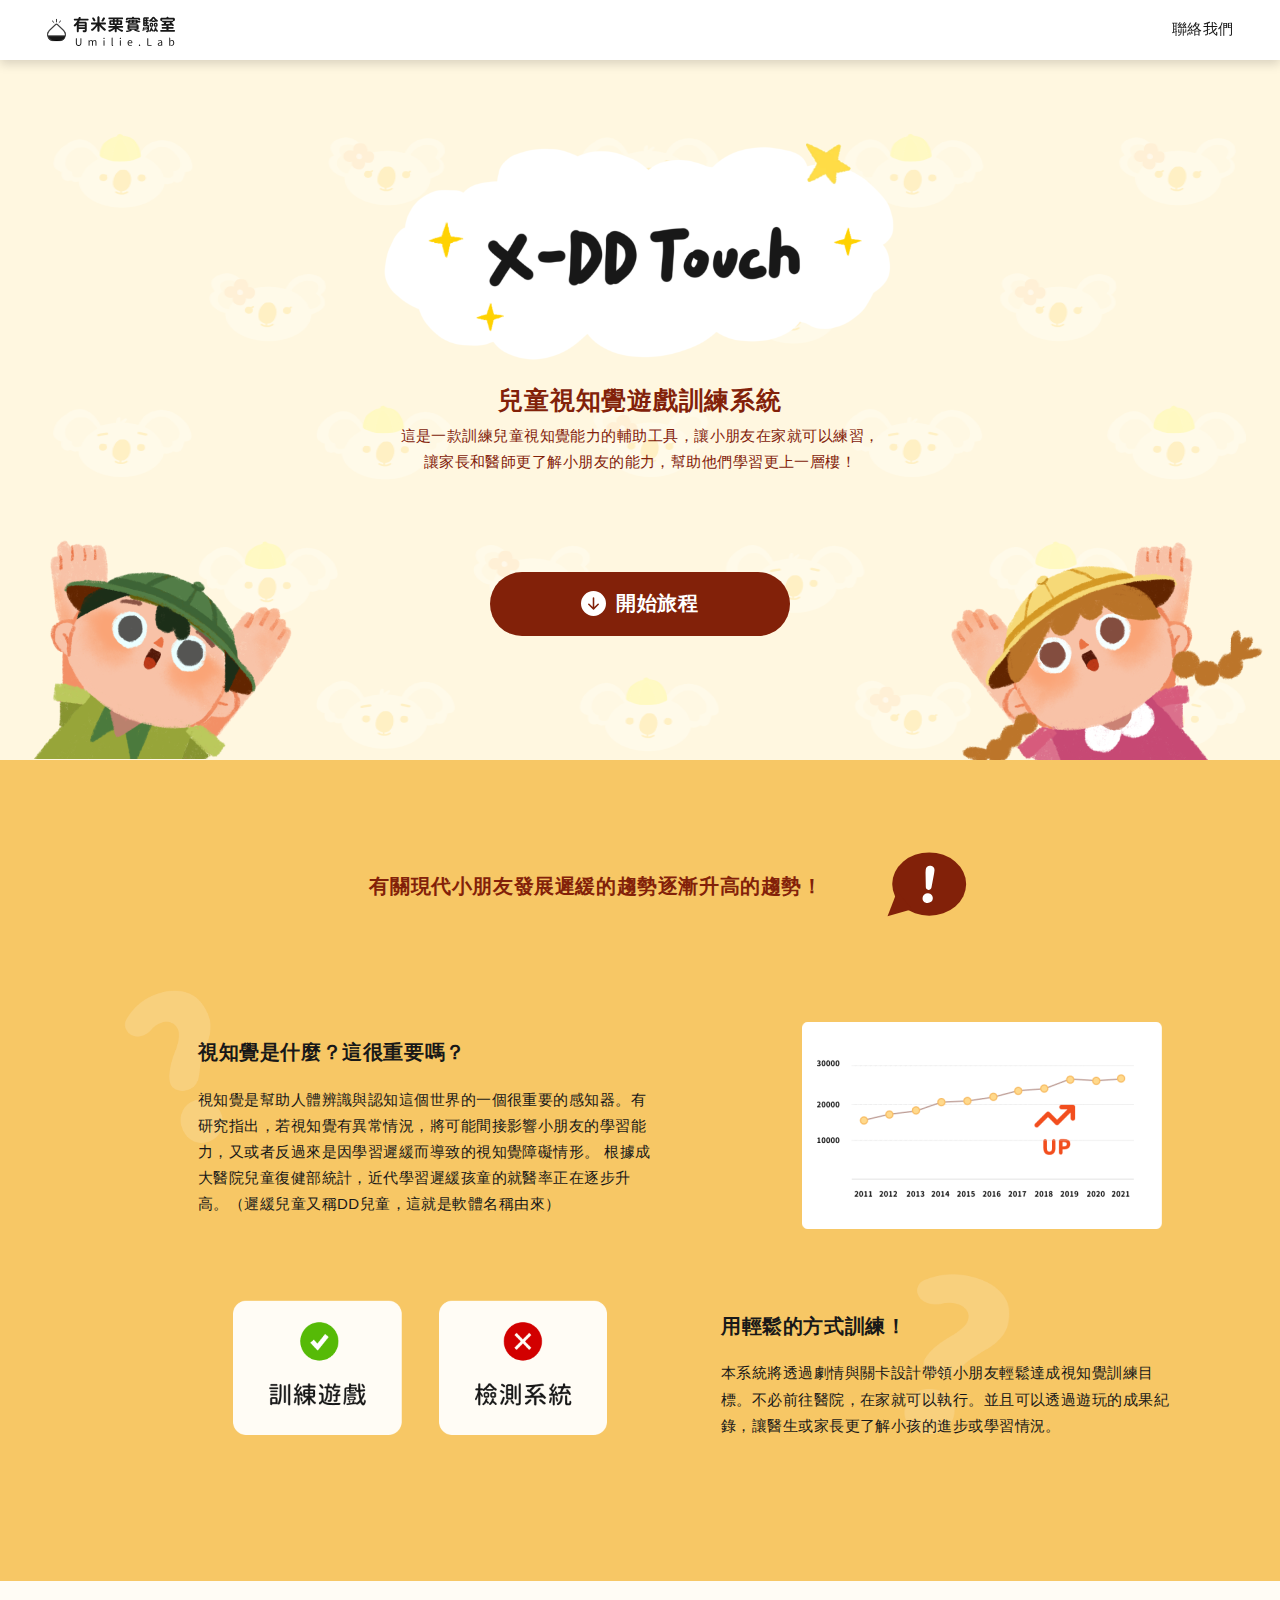
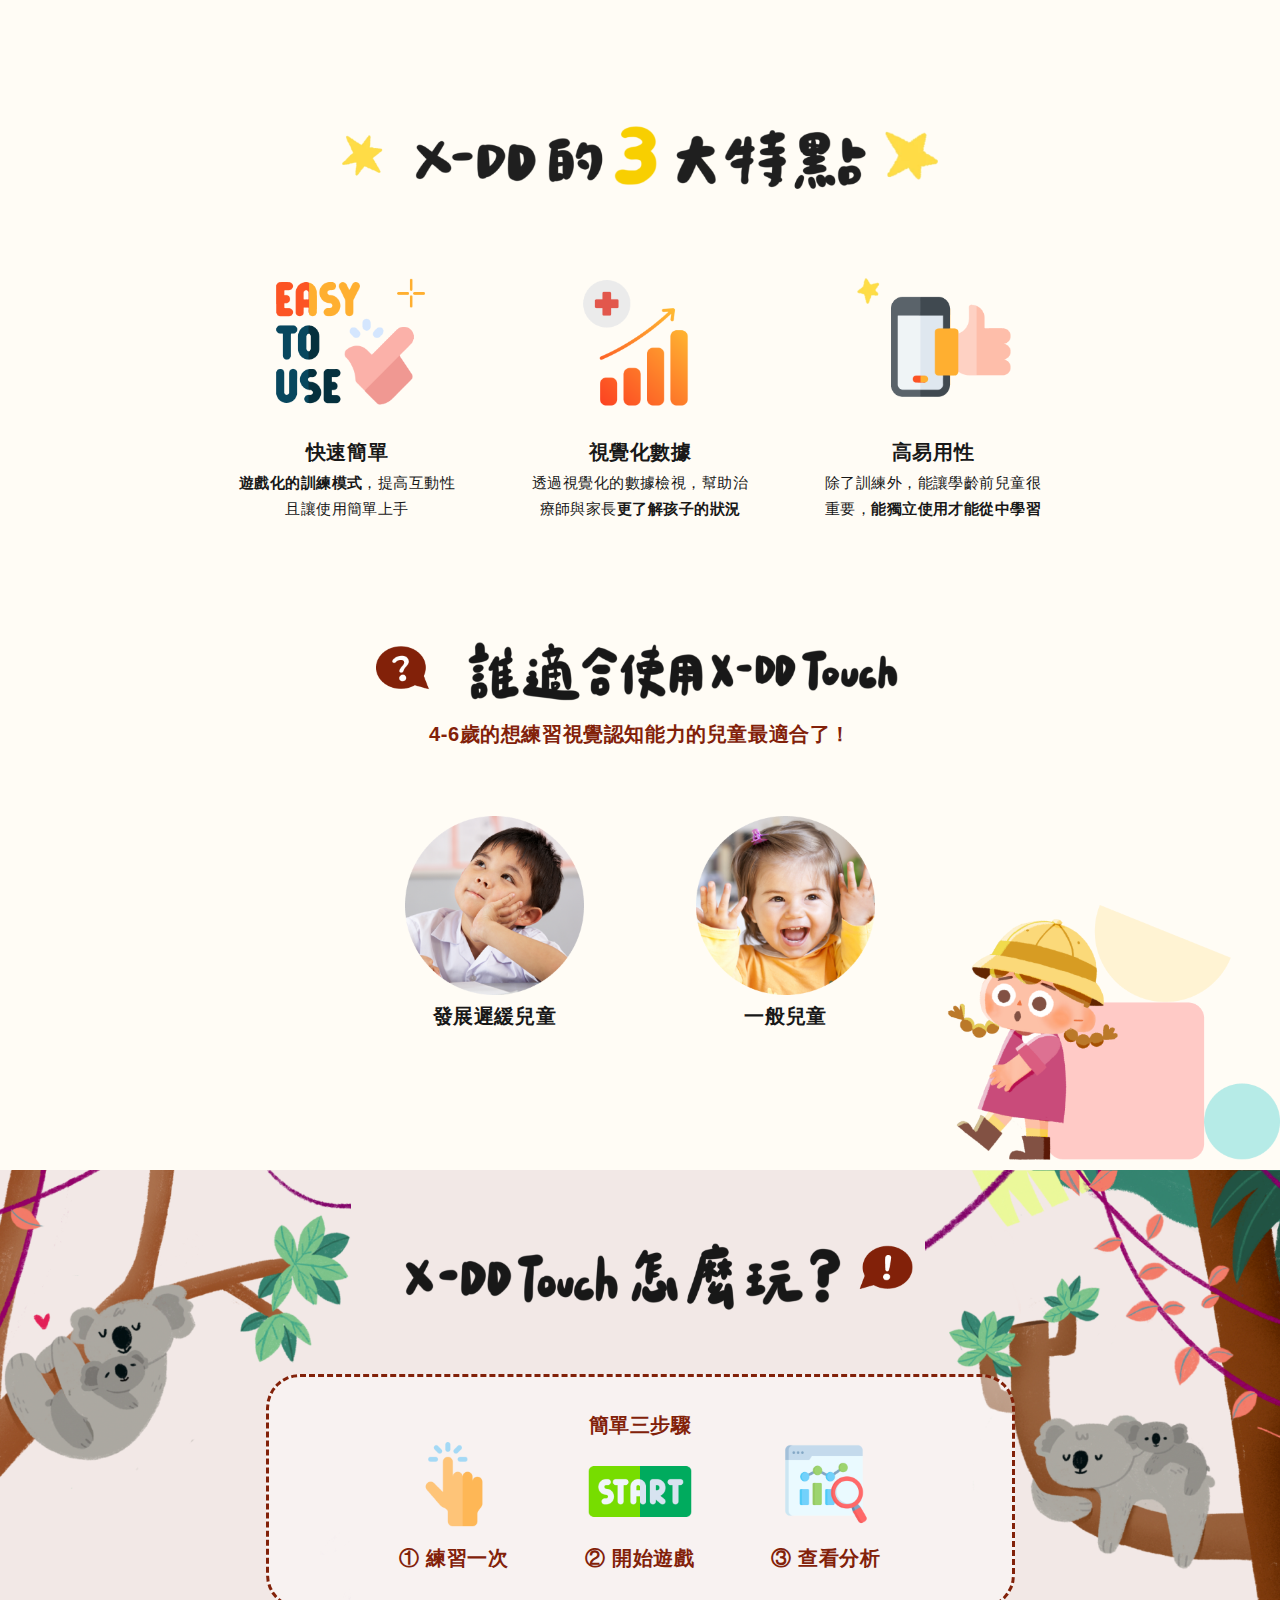
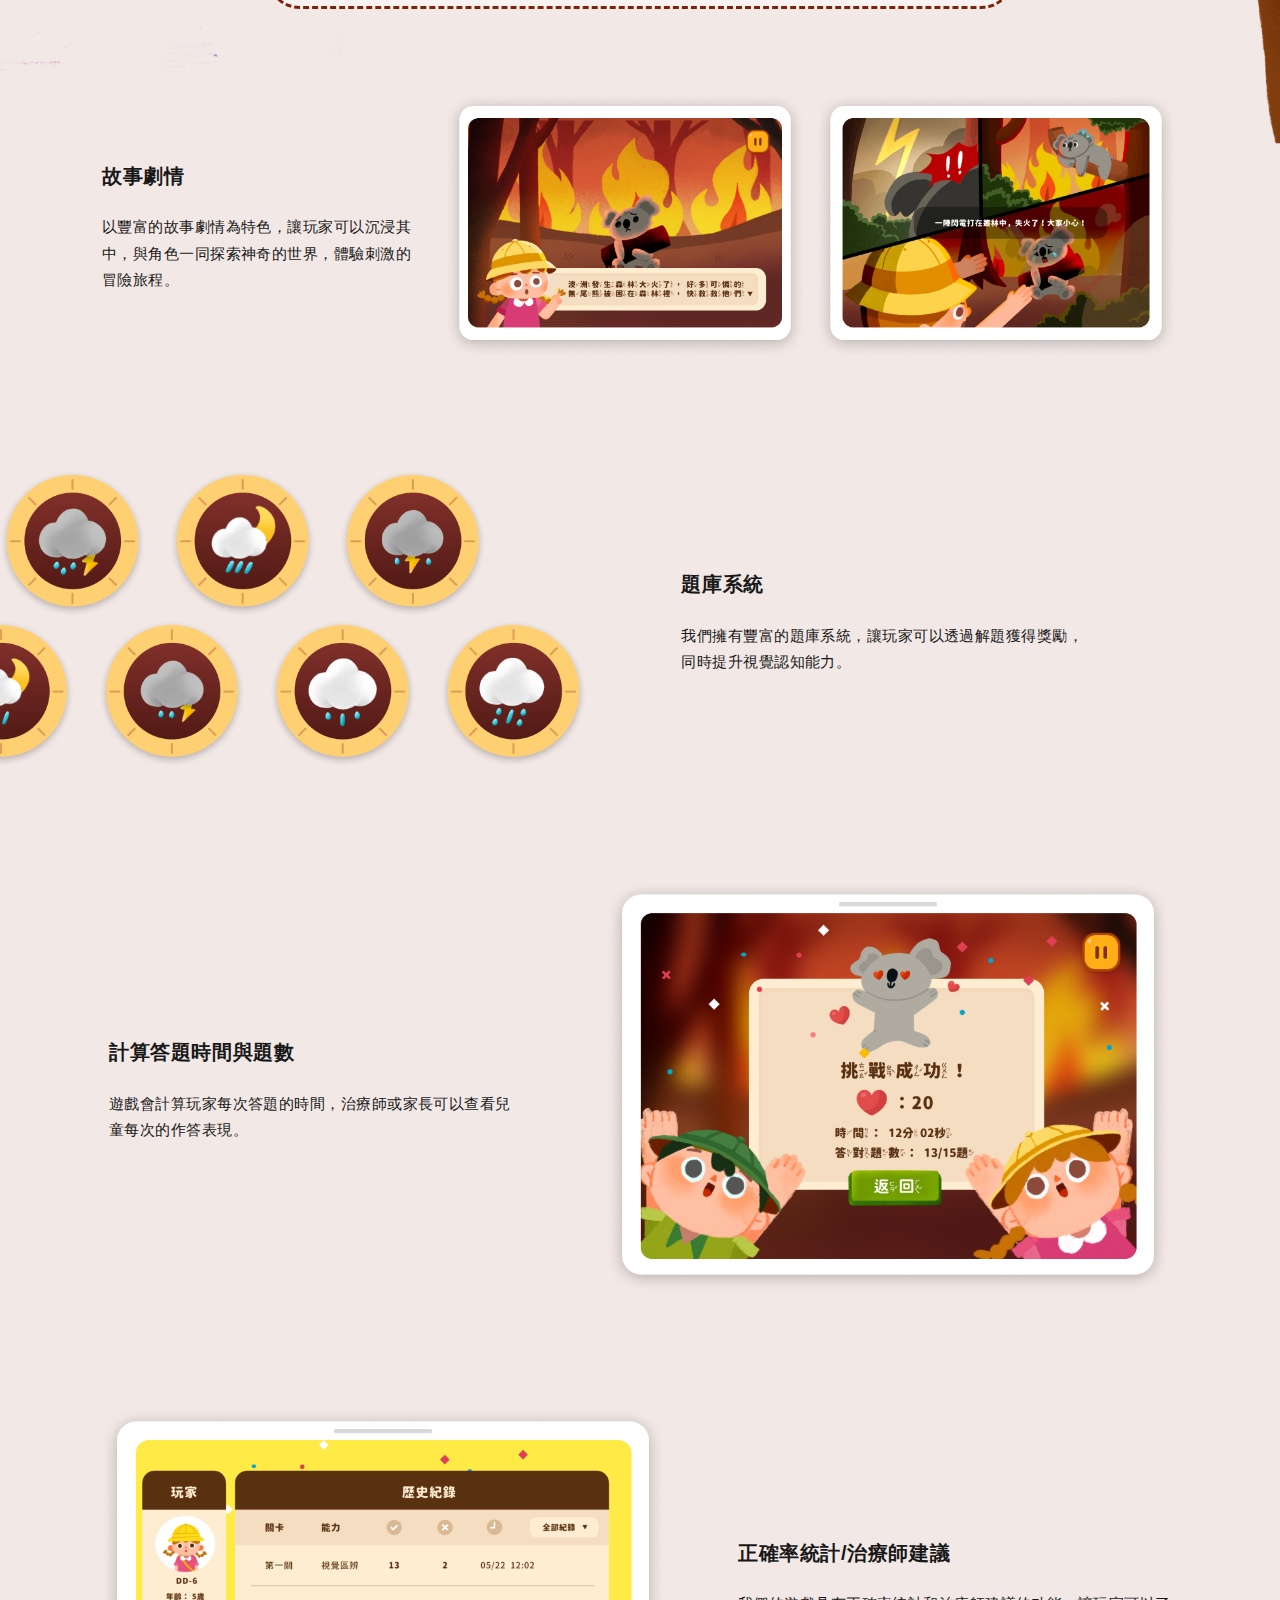
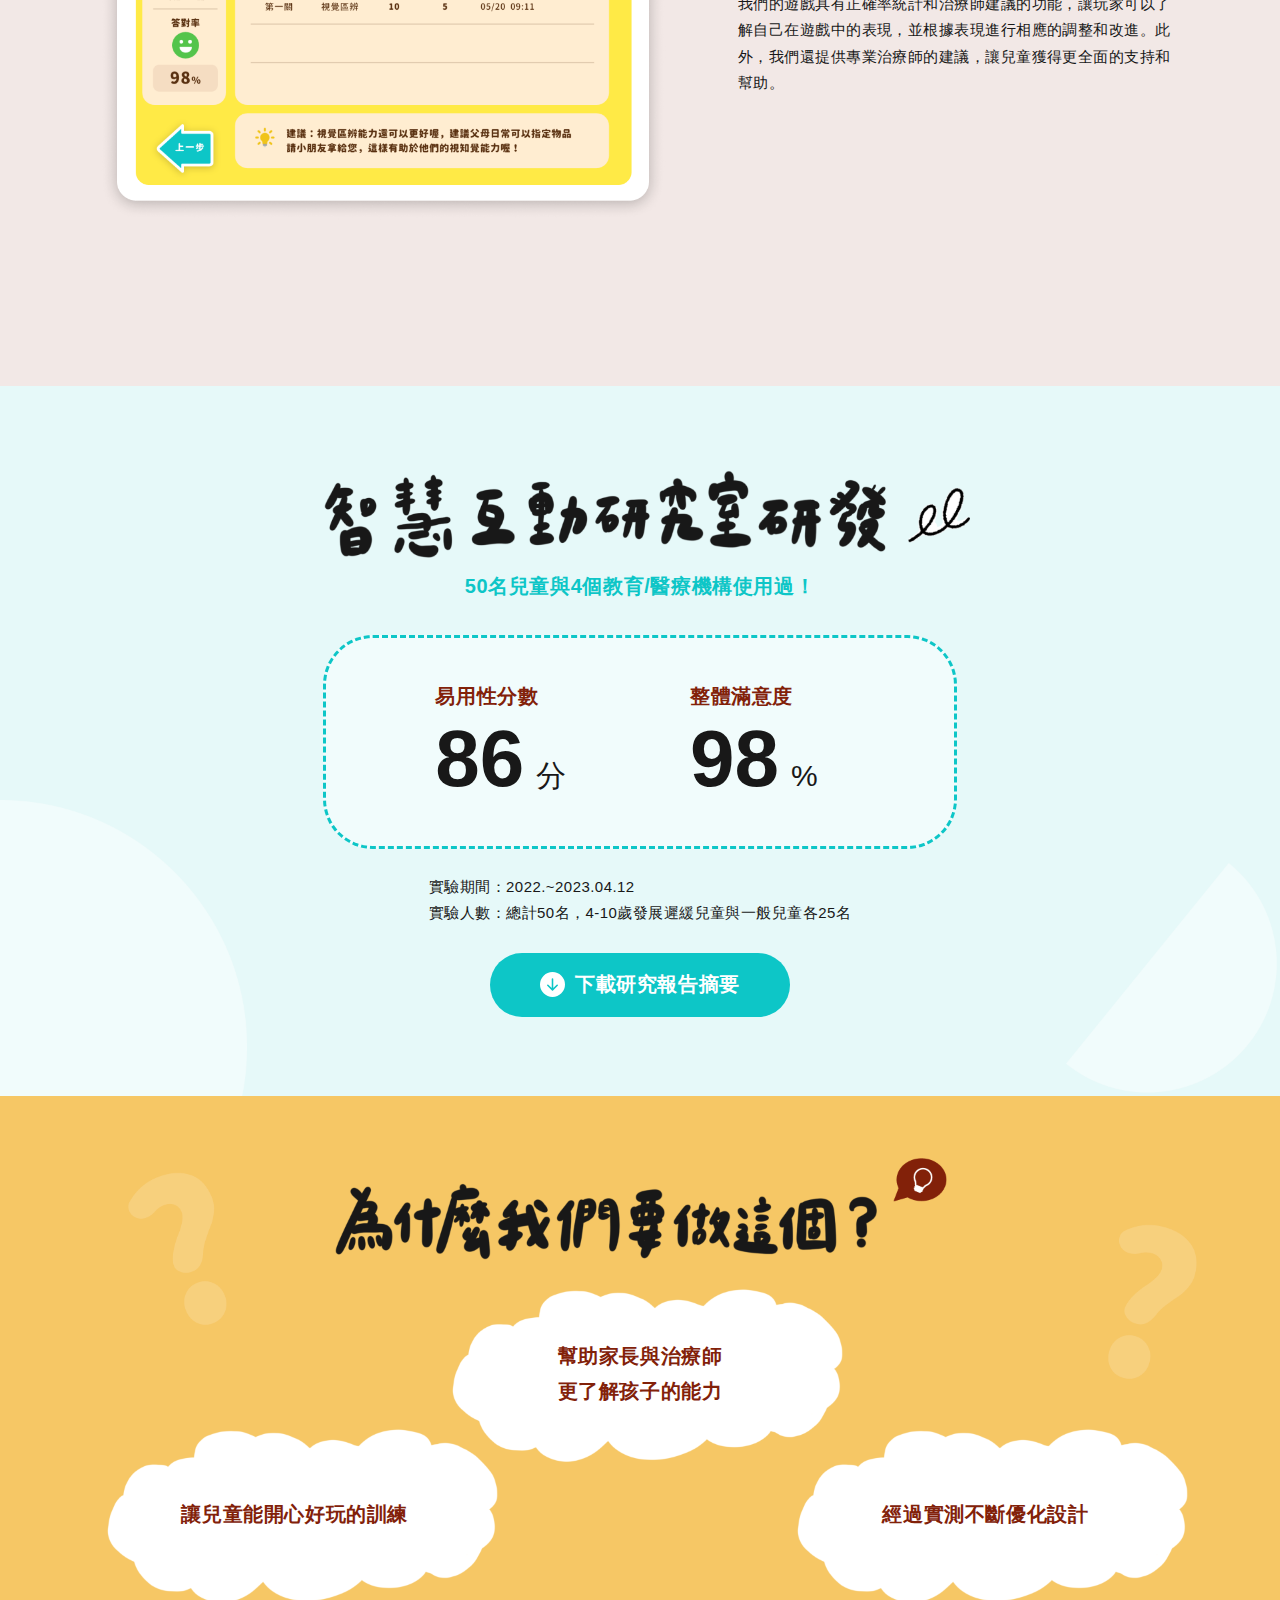
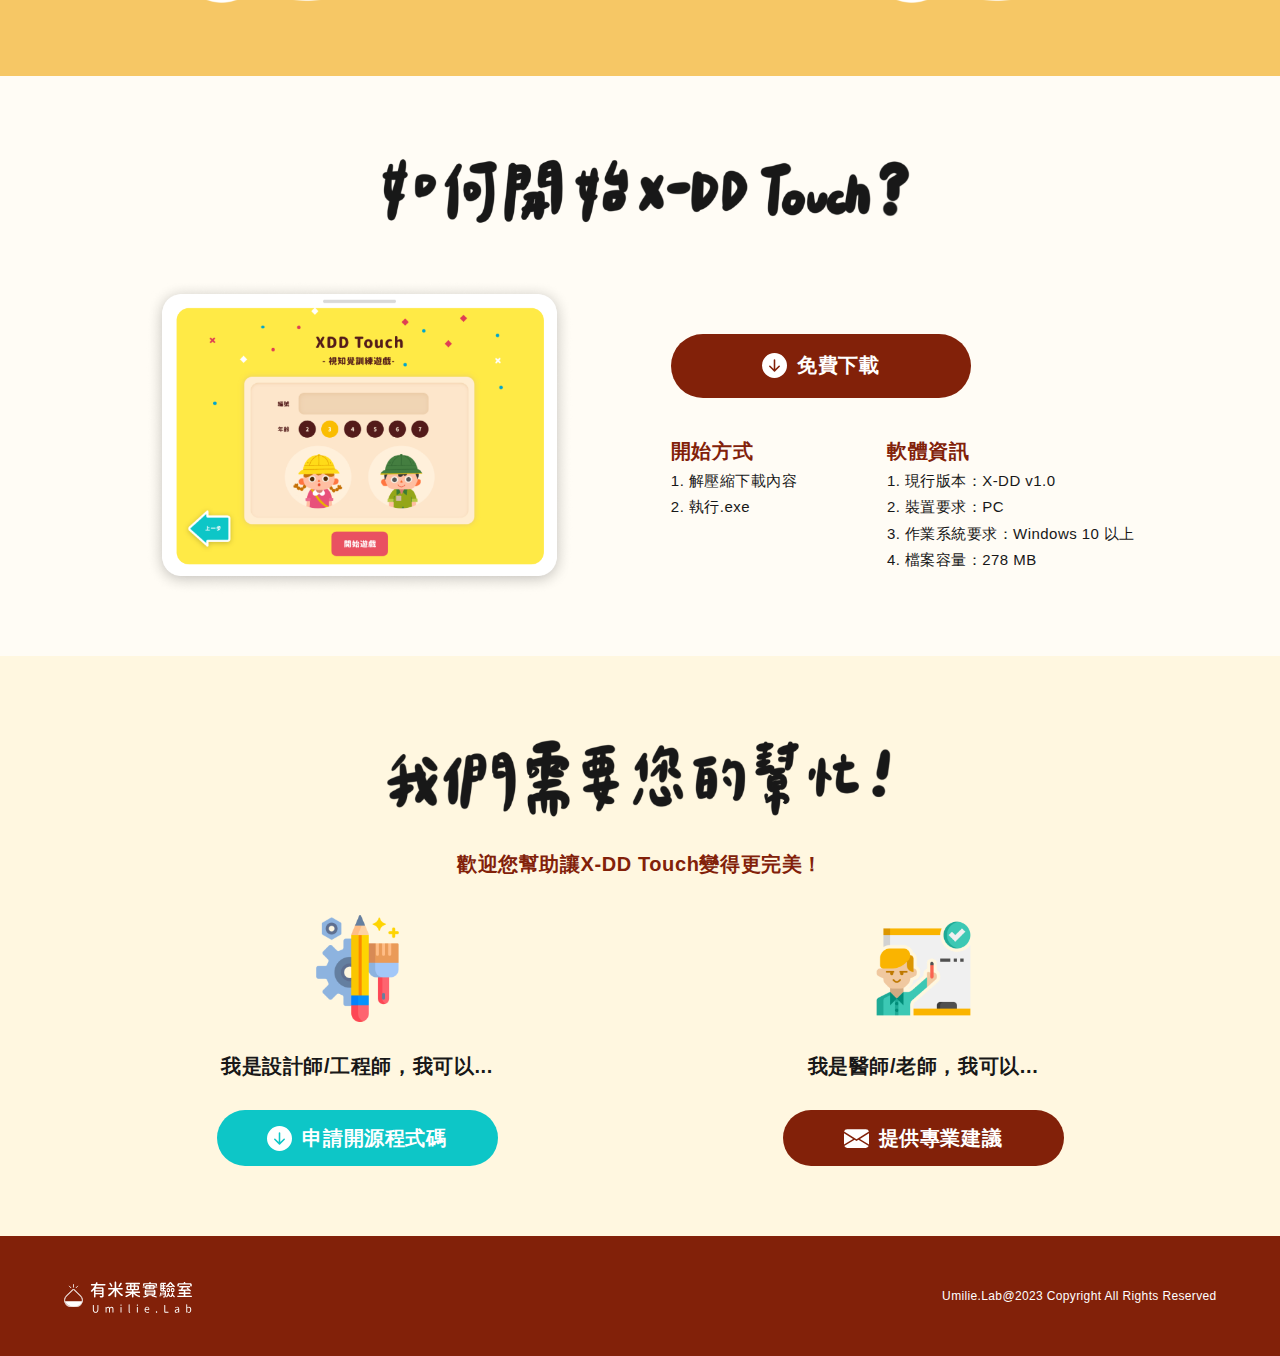
==== commit a22b01d4: "update research link" ====
--- a/index.html
+++ b/index.html
@@ -238,7 +238,7 @@
             <h5>實驗人數：總計50名，4-10歲發展遲緩兒童與一般兒童各25名</h5>
         </div>
         <div>
-            <a href="file/A Usability Evaluation of Visual Perception Game.pdf" target="_blank" download="A Usability Evaluation of Visual Perception Game.pdf" id="go-download-section"><svg xmlns="http://www.w3.org/2000/svg" width="16" height="16" fill="currentColor" class="bi bi-arrow-down-circle-fill" viewBox="0 0 16 16">
+            <a href="https://openaccess.cms-conferences.org/publications/book/978-1-958651-86-5/article/978-1-958651-86-5_30" target="_blank" download="A Usability Evaluation of Visual Perception Game.pdf" id="go-download-section"><svg xmlns="http://www.w3.org/2000/svg" width="16" height="16" fill="currentColor" class="bi bi-arrow-down-circle-fill" viewBox="0 0 16 16">
             <path d="M16 8A8 8 0 1 1 0 8a8 8 0 0 1 16 0zM8.5 4.5a.5.5 0 0 0-1 0v5.793L5.354 8.146a.5.5 0 1 0-.708.708l3 3a.5.5 0 0 0 .708 0l3-3a.5.5 0 0 0-.708-.708L8.5 10.293V4.5z"/>
             </svg>下載研究報告摘要</a>
         </div>
@@ -307,7 +307,7 @@
             <div>
                 <img src="img/section8-icon1.png" width="107" heigh="107" alt="工程師">
                 <h3>我是設計師/工程師，我可以...</h3>
-                <a href="https://forms.gle/MRAn2YZ6ZwehTDP59" id="go-download-section"><svg xmlns="http://www.w3.org/2000/svg" width="16" height="16" fill="currentColor" class="bi bi-arrow-down-circle-fill" viewBox="0 0 16 16">
+                <a href="https://forms.gle/1AEMH9eUdV8MWcsTA" id="go-download-section"><svg xmlns="http://www.w3.org/2000/svg" width="16" height="16" fill="currentColor" class="bi bi-arrow-down-circle-fill" viewBox="0 0 16 16">
                     <path d="M16 8A8 8 0 1 1 0 8a8 8 0 0 1 16 0zM8.5 4.5a.5.5 0 0 0-1 0v5.793L5.354 8.146a.5.5 0 1 0-.708.708l3 3a.5.5 0 0 0 .708 0l3-3a.5.5 0 0 0-.708-.708L8.5 10.293V4.5z"/>
                     </svg>申請開源程式碼</a>
             </div>
--- a/css/xdd-page.css
+++ b/css/xdd-page.css
@@ -950,6 +950,10 @@
     html{
         scroll-behavior: smooth;
     }
+
+    .mobile{
+        display: none;
+    }
     
     ::selection {
         background: #F7C765;
@@ -959,6 +963,7 @@
         cursor: pointer;
     }
     #language-change{
+        visibility: hidden;
         cursor: pointer;
         display: flex;
         flex-direction: row;
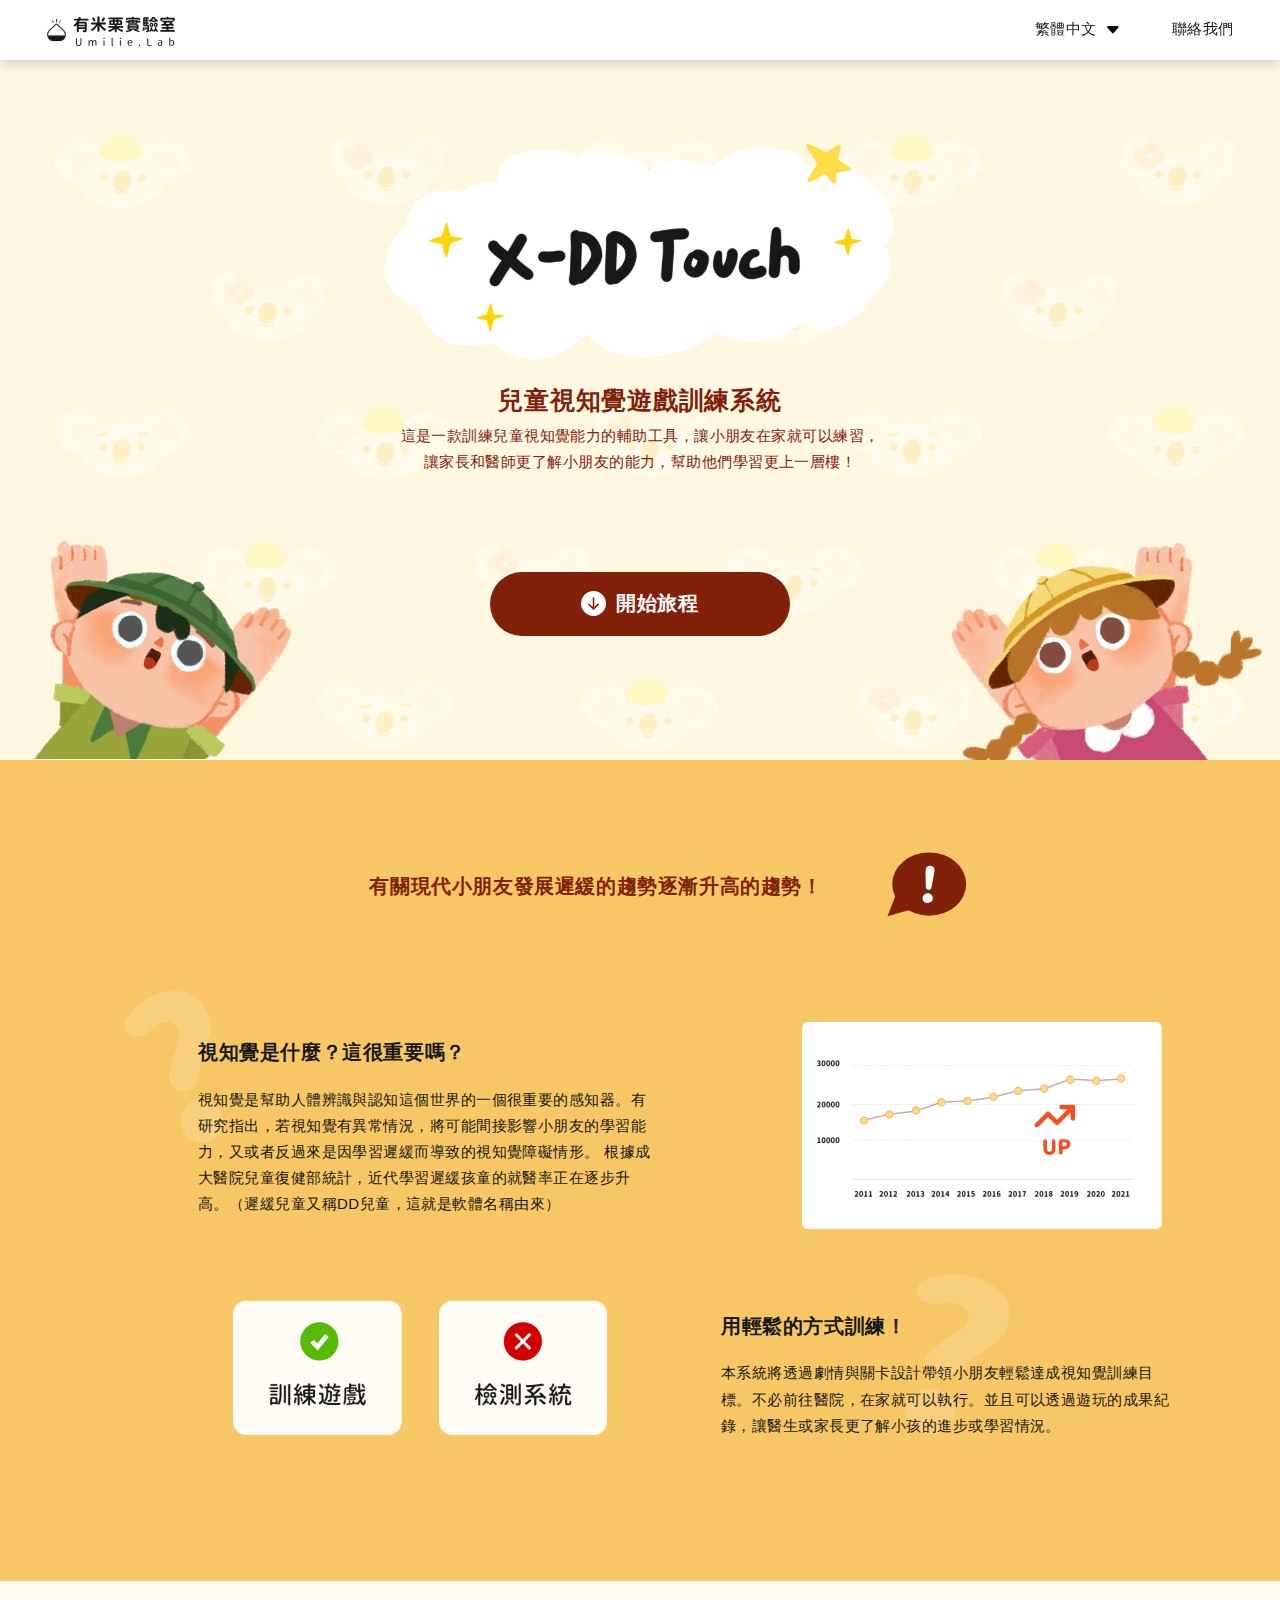
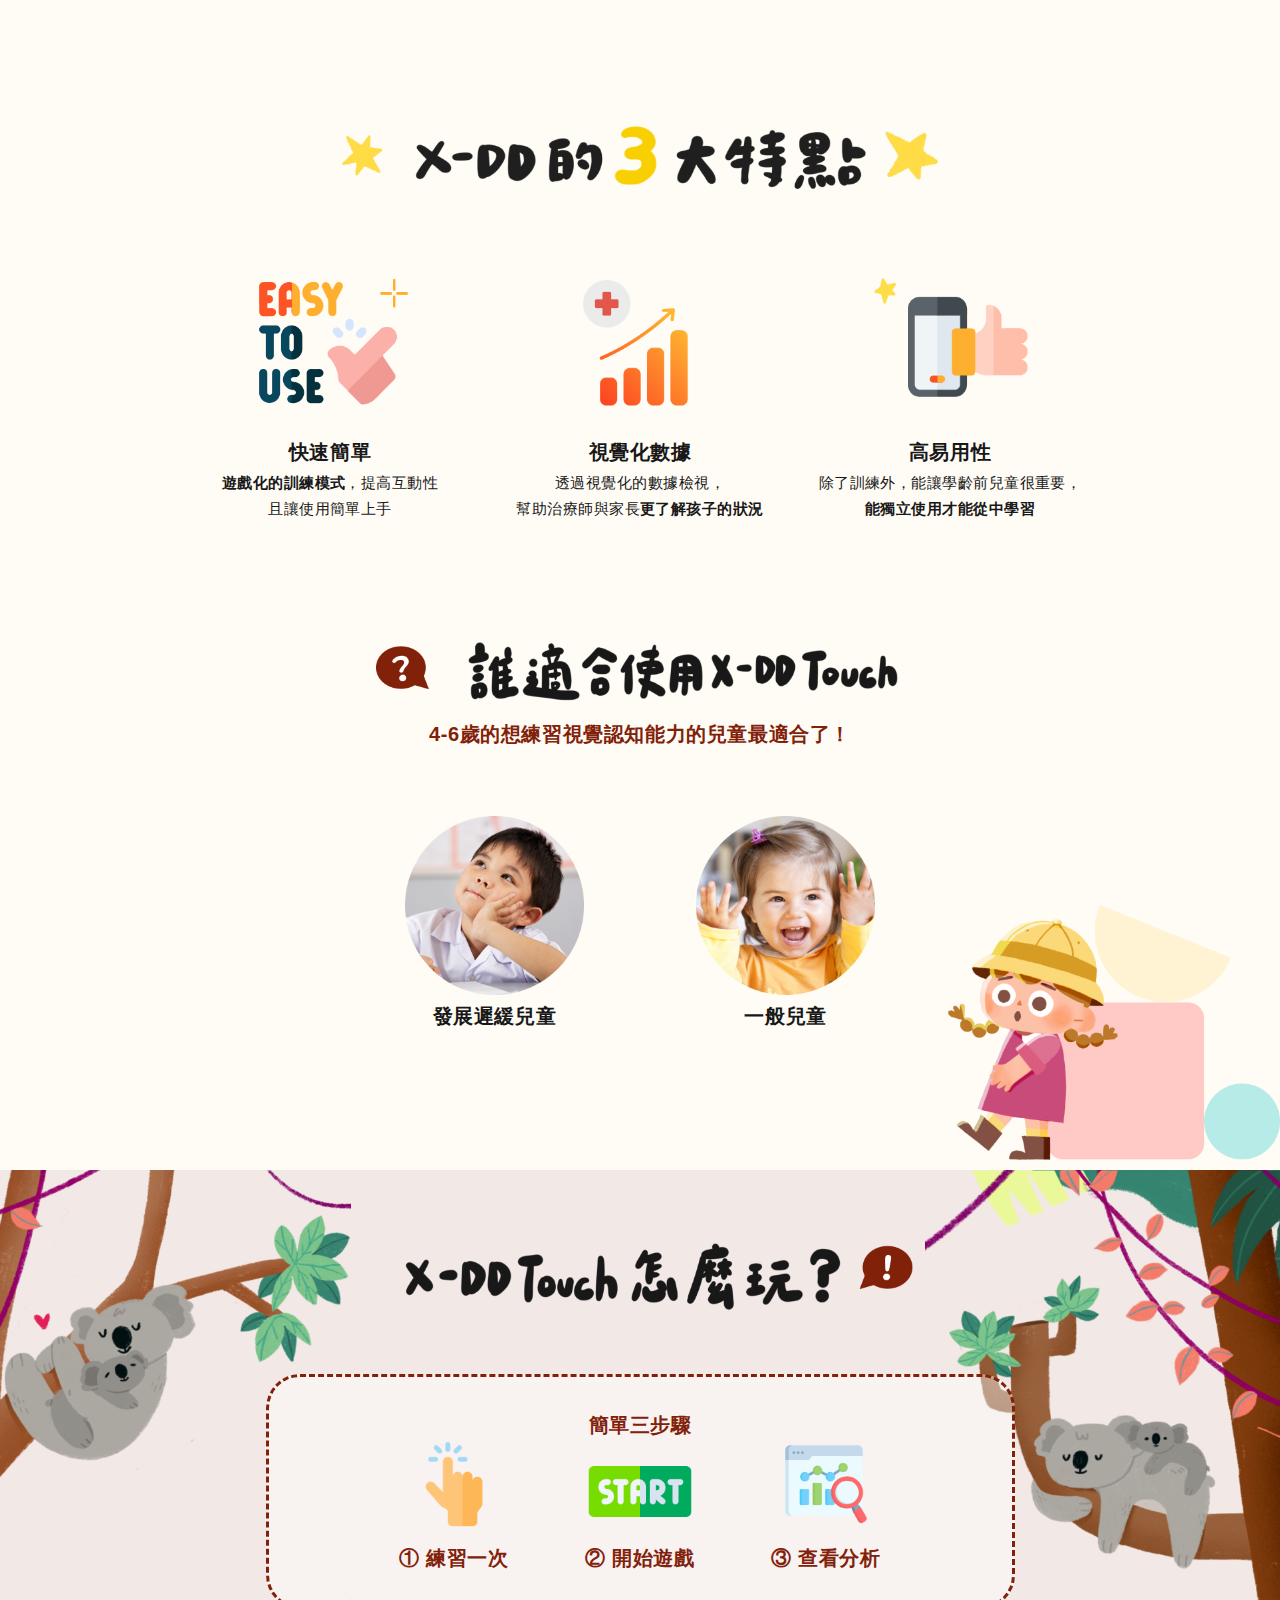
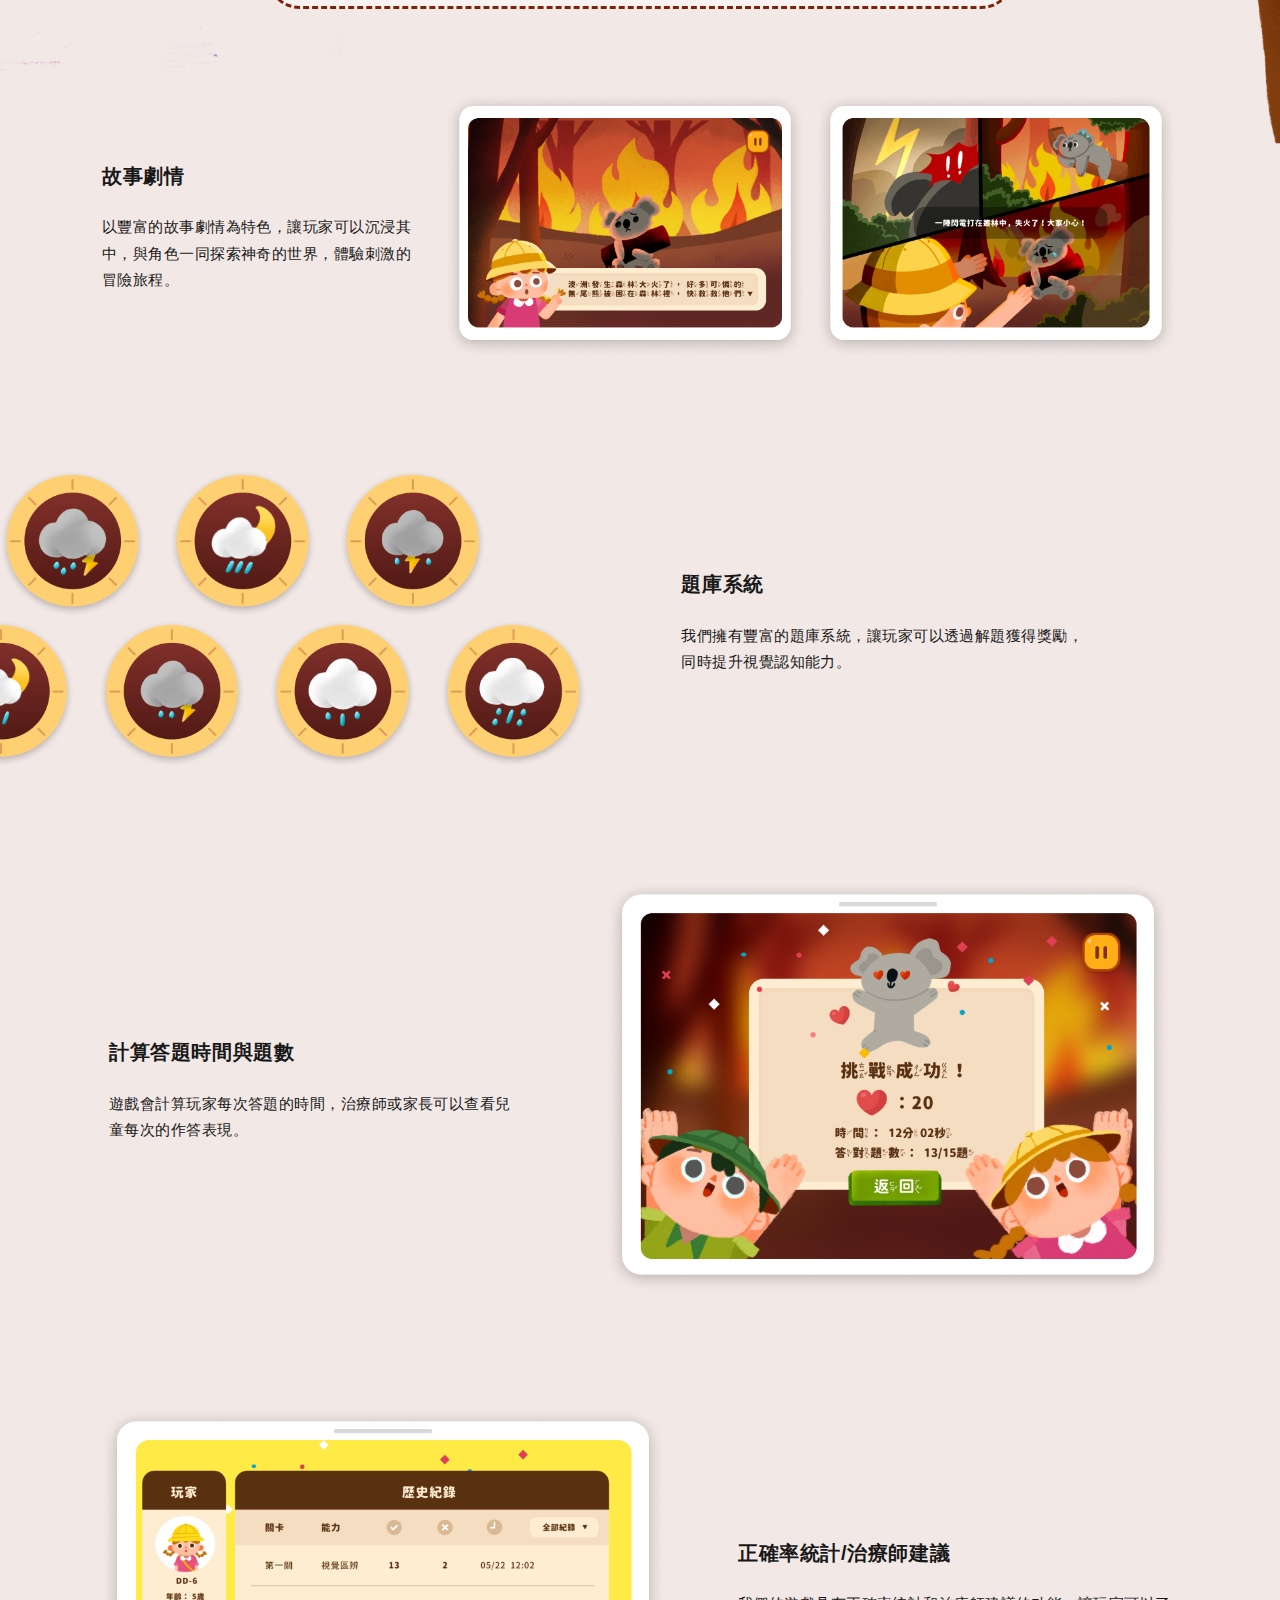
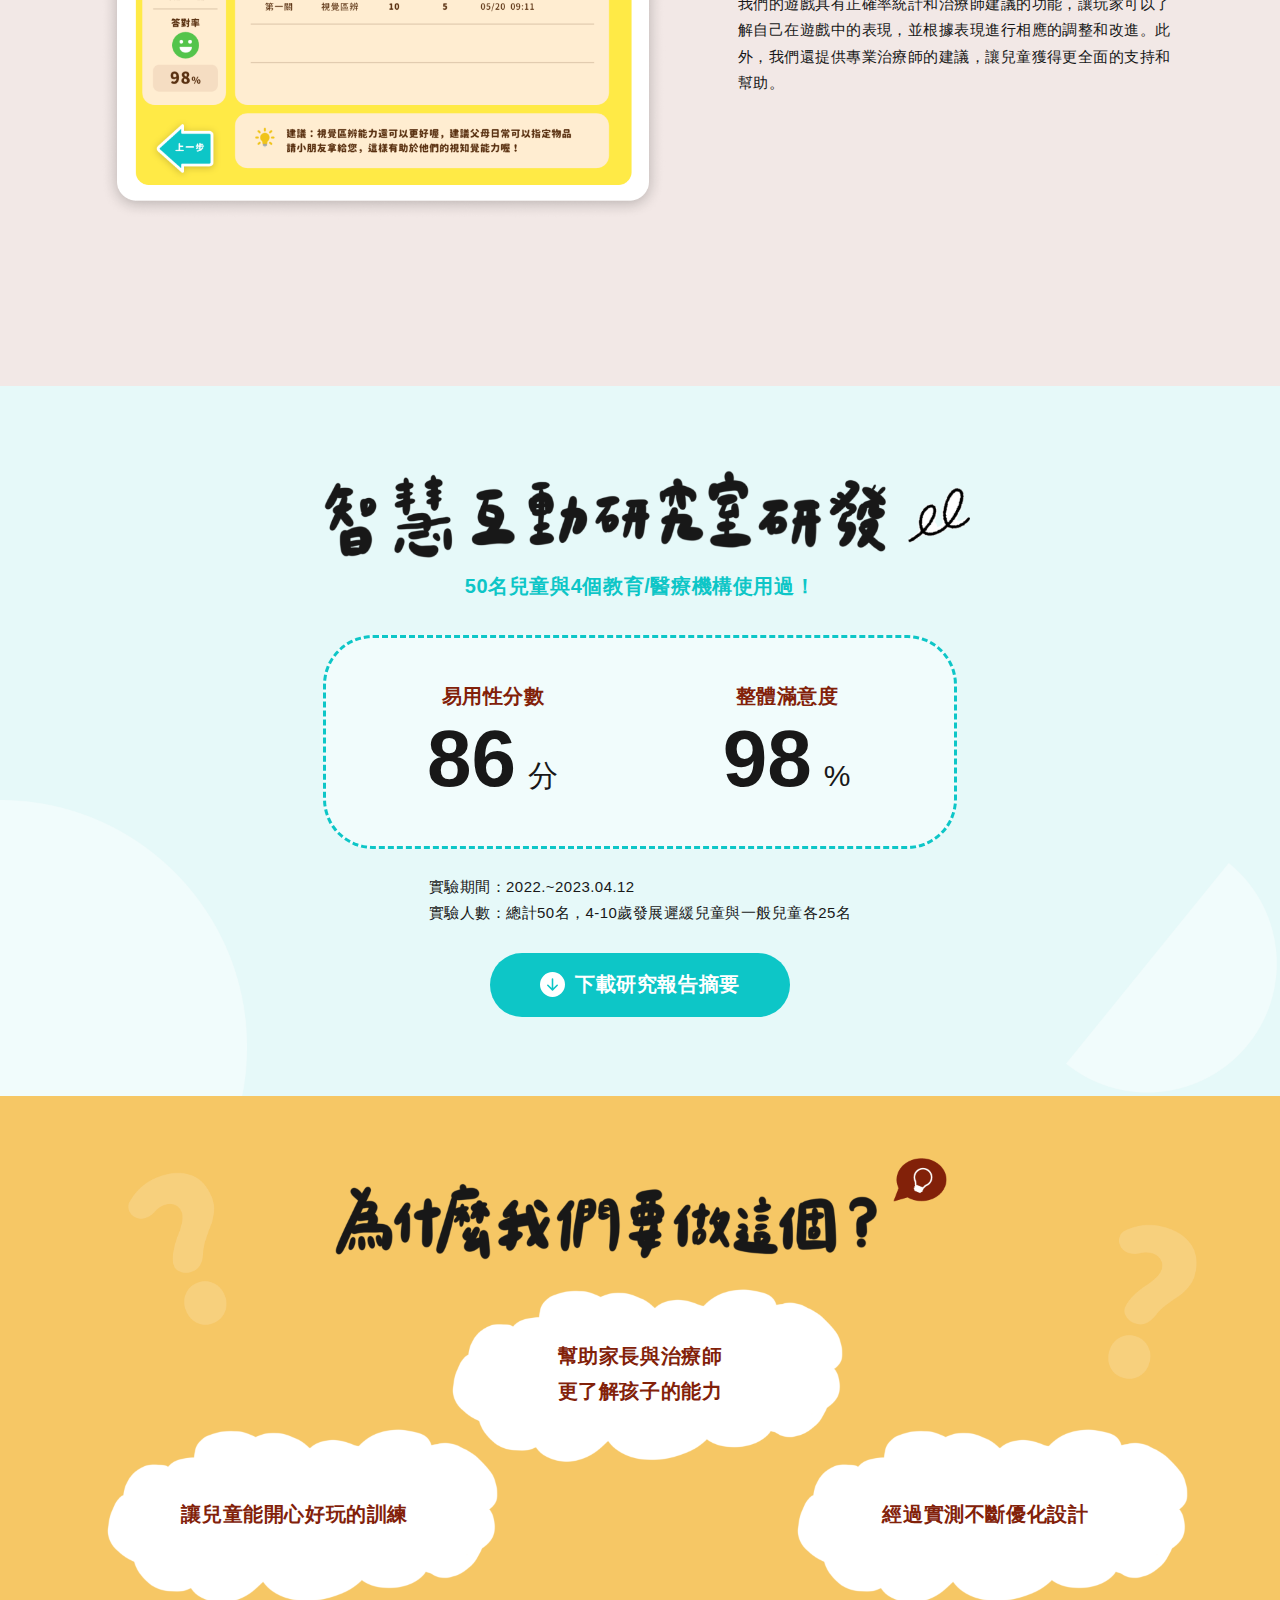
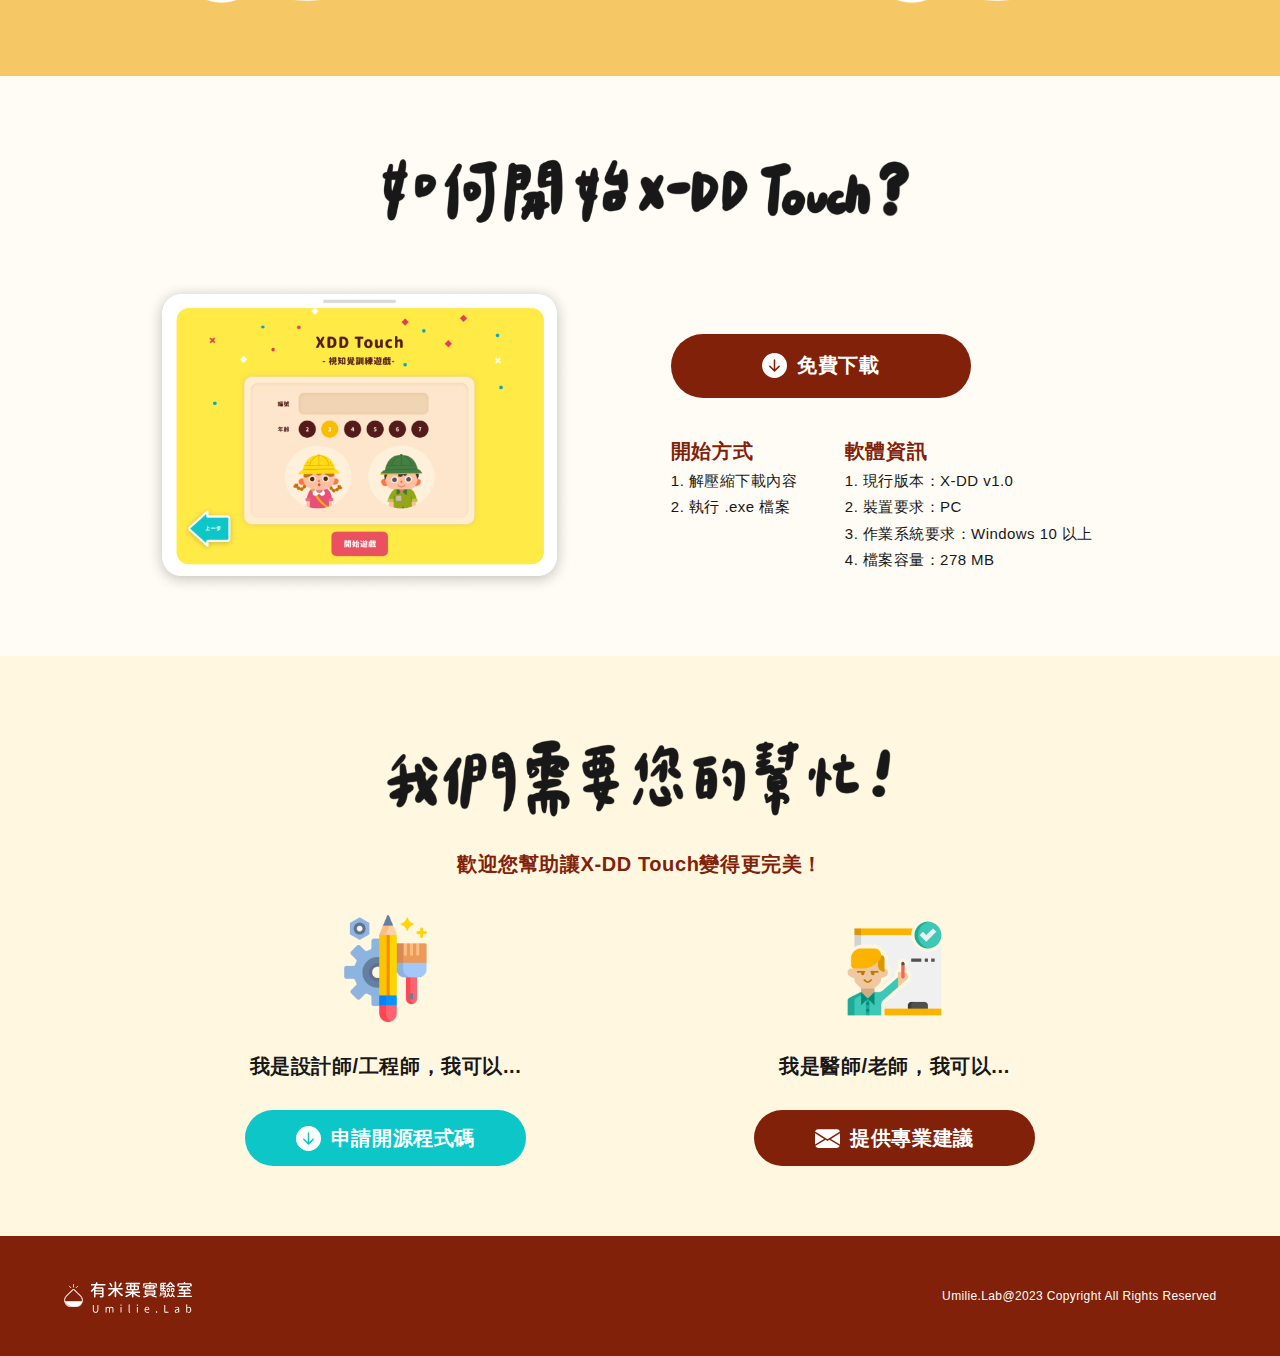
==== commit 8d42a73b: "make EN ver better" ====
--- a/index.html
+++ b/index.html
@@ -8,24 +8,47 @@
     <link rel="stylesheet" href="css/xdd-page.css">
     <script src="https://ajax.googleapis.com/ajax/libs/jquery/1.10.2/jquery.min.js"></script>
     <script src="https://ajax.googleapis.com/ajax/libs/jquery/1.10.2/jquery.js"></script>
-    
-    <script type="text/javascript">
-
-    </script>
 <body>
     <header>
         <div class="header-content">
+            <div class="mobile" id="mobile-language-change">
+                <img src="img/mobile-menu.svg" width="32" heigh="32">
+                <div class="mobile-language-content" id="mobile-language-content">
+                    <img src="img/mobile-menu-close.svg" width="32" heigh="32" id="close-mobile-language-change">
+                    <script type="text/javascript">
+                        const closeMenuBtn = document.getElementById("close-mobile-language-change");
+                        const menuContent = document.getElementById("mobile-language-content");
+                
+                        closeMenuBtn.addEventListener("click", (event) => {
+                            if(menuContent.style.display==="block"){
+                                menuContent.style.display="none";
+                            }
+                        });
+                    </script>
+                    <div>
+                        <span>語言</span>
+                        <a href="index.html">繁體中文</a>
+                        <a href="EN.html">English</a>
+                    </div>
+                </div>
+            </div>
             <a id="logo-area" href="#top-home">
                 <img src="img/logo.svg" width="130" heigh="79" alt="logo">
             </a>
             <div class="header-control">
-                <div id="language-change">
-                    <h5 style="width:72px">
-                        繁體中文
-                    </h5>
-                    <svg xmlns="http://www.w3.org/2000/svg" width="16" height="16" fill="currentColor" class="bi bi-caret-down-fill" viewBox="0 0 16 16">
-                        <path d="M7.247 11.14 2.451 5.658C1.885 5.013 2.345 4 3.204 4h9.592a1 1 0 0 1 .753 1.659l-4.796 5.48a1 1 0 0 1-1.506 0z"/>
-                    </svg>
+                <div class="language-change-drop">
+                    <div id="language-change">
+                        <h5 style="width:72px">
+                            繁體中文
+                        </h5>
+                        <svg xmlns="http://www.w3.org/2000/svg" width="16" height="16" fill="currentColor" class="bi bi-caret-down-fill" viewBox="0 0 16 16">
+                            <path d="M7.247 11.14 2.451 5.658C1.885 5.013 2.345 4 3.204 4h9.592a1 1 0 0 1 .753 1.659l-4.796 5.48a1 1 0 0 1-1.506 0z"/>
+                        </svg>
+                    </div>
+                    <div class="language-content">
+                        <a href="index.html">繁體中文</a>
+                        <a href="EN.html">English</a>
+                    </div>
                 </div>
                 <div id="contact-us">
                     <a href="https://forms.gle/MRAn2YZ6ZwehTDP59"><h5>
@@ -33,6 +56,7 @@
                     </h5></a>
                 </div>
             </div>
+
         </div>
     </header>
     <div class="section-title" name="top-home" id="top-home">
@@ -103,7 +127,7 @@
                         快速簡單
                     </h3>
                     <h5>
-                        <b>遊戲化的訓練模式</b>，提高互動性且讓使用簡單上手
+                        <b>遊戲化的訓練模式</b>，提高互動性<br>且讓使用簡單上手
                     </h5>
                 </div>
                 <div>
@@ -112,7 +136,7 @@
                         視覺化數據
                     </h3>
                     <h5>
-                        透過視覺化的數據檢視，幫助治療師與家長<b>更了解孩子的狀況</b>
+                        透過視覺化的數據檢視，<br>幫助治療師與家長<b>更了解孩子的狀況</b>
                     </h5>
                 </div>
                 <div>
@@ -121,7 +145,7 @@
                         高易用性
                     </h3>
                     <h5>
-                        除了訓練外，能讓學齡前兒童很重要，<b>能獨立使用才能從中學習</b>
+                        除了訓練外，能讓學齡前兒童很重要，<br><b>能獨立使用才能從中學習</b>
                     </h5>
                 </div>
             </div>
@@ -280,7 +304,7 @@
                         </h2>
                         <h5>
                             1. 解壓縮下載內容<br>
-                            2. 執行.exe
+                            2. 執行 .exe 檔案
                         </h5>
                     </div>
                     <div class="DL-info">
--- a/css/xdd-page.css
+++ b/css/xdd-page.css
@@ -60,7 +60,6 @@
     
         color: #181818;
         word-wrap:break-word;
-        word-break:break-all;
     
     }
     
@@ -92,7 +91,7 @@
         background: #F7C765;
     }
     /* able to click*/
-    #logo-area{
+    #logo-area, #mobile-language-change{
         cursor: pointer;
     }
     #language-change{
@@ -122,6 +121,16 @@
         background: #FFFFFF;
         box-shadow: 0px 4px 10px rgba(0, 0, 0, 0.15);
     }
+    #mobile-language-change{
+        position: absolute;
+        left: 21px;
+        width: 32px;
+        height: 32px;
+        margin-top: 3px;
+    }
+    #mobile-language-change:hover .mobile-language-content{
+        display: block;
+    }
     .header-content{
         width: 92.8vw;
         height: 41px;
@@ -139,6 +148,58 @@
     }
     .header-control a{
         text-decoration: none;
+    }
+
+    .mobile-language-content{
+        display: none;
+        position: fixed;
+        top: 0%;
+        left: 0%;
+        background: #FFF;
+        box-shadow: 0px 4px 4px 0px rgba(0, 0, 0, 0.25);
+        width: 129px;
+        height: 100%;
+        z-index: 1;
+        flex-direction: column;
+    }
+    .mobile-language-content img{
+        visibility: hidden;
+        padding-left: 21px;
+        padding-top: 14px;
+    }
+    .mobile-language-content a{
+        text-decoration: none;
+        display: block;
+        text-align: left;
+        width: 97px;
+        color: #181818;
+        font-size: 14px;
+        font-style: normal;
+        font-weight: 400;
+        line-height: normal;
+        letter-spacing: 0.45px;
+
+        padding-top: 8px;
+        padding-bottom: 8px;
+        padding-left: 32px;
+    }
+    .mobile-language-content span{
+        margin-top: 43px;
+        display: block;
+        text-align: left;
+        width: 97px;
+        color: rgba(0, 0, 0, 0.50);
+        font-size: 14px;
+        font-style: normal;
+        font-weight: 400;
+        line-height: normal;
+        letter-spacing: 0.45px;
+        padding-top: 8px;
+        padding-bottom: 8px;
+        padding-left: 32px;
+    }
+    .mobile-language-content a:hover{
+        background-color:#F7C765;
     }
     
     /*content*/
@@ -804,15 +865,15 @@
         width: 93px;
     }
     .section-8 > div:nth-child(3) > div{
-        width: 237px;
-        display: flex;
-        align-items: center;
-        flex-direction: column;
-        height: 170px;
+        width: 300px;
+        display: flex;
+        align-items: center;
+        flex-direction: column;
+        height: 180px;
         justify-content: space-between;
     }
     .section-8 a{
-        width: 163px;
+        width: 200px;
         height: 32px;
         border-radius: 55px;
         box-sizing: border-box;
@@ -869,7 +930,7 @@
     }
 }
 /*PC*/
-@media screen and (min-width:1180px){
+@media screen and (min-width:1080px){
     h1 {
         font-weight: 900;
         font-size: 25px;
@@ -923,7 +984,6 @@
     
         color: #181818;
         word-wrap:break-word;
-        word-break:break-all;
     
     }
     
@@ -963,7 +1023,7 @@
         cursor: pointer;
     }
     #language-change{
-        visibility: hidden;
+        /*visibility: hidden;*/
         cursor: pointer;
         display: flex;
         flex-direction: row;
@@ -976,6 +1036,9 @@
     }
     #language-change:hover, #contact-us:hover{
         border-bottom:1px solid #F6C765;
+    }
+    .language-change-drop:hover .language-content{
+        display: block;
     }
     /* header */
     header {
@@ -1014,7 +1077,38 @@
     .header-control a{
         text-decoration: none;
     }
-    
+
+    .language-content{
+        display: none;
+        position: absolute;
+        border-radius: 5px;
+        background: #FFF;
+        box-shadow: 0px 4px 4px 0px rgba(0, 0, 0, 0.25);
+        width: 111px;
+        z-index: 1;
+        padding-top: 18px;
+        padding-bottom: 18px;
+    }
+    .language-content a{
+        text-decoration: none;
+        display: block;
+        text-align: center;
+        width: 111px;
+        color: #181818;
+        font-size: 15px;
+        font-style: normal;
+        font-weight: 400;
+        line-height: normal;
+        letter-spacing: 0.45px;
+
+        padding-top: 8px;
+        padding-bottom: 8px;
+    }
+    .language-content a:hover{
+        background-color:#F7C765;
+    }
+
+
     /*content*/
     .section-title{
         width: 100vw;
@@ -1032,6 +1126,16 @@
         background-repeat: no-repeat;
         background-position: left bottom, right bottom, center bottom;
         background-size: 301px 225px, 335px 238px, 1212px 700px;
+        animation: Kidspop 5s infinite;
+    }
+    @keyframes Kidspop{
+        0% {top: 0px;}
+        25% {top: -50px;}
+        50% {top:-75px;}
+        100% {top: 0px;}
+    }
+    .section-title h4{
+        width: 628px;
     }
     .section-title > div > div{
         width: 1280px;
@@ -1200,7 +1304,7 @@
         align-items: center;
         justify-content: space-between;
         margin-top: 59px;
-        width: 816.66px;
+        width: 900px;
     }
     .section-3 .section-3-1 > div:nth-child(2) > div{
         display: flex;
@@ -1209,8 +1313,9 @@
         justify-content: center;
     }
     .section-3 .section-3-1 > div:nth-child(2) > div > h5{
-        width: 230.66px;
-        text-align: center;
+        width: 280px;
+        text-align: center;
+        word-wrap:break-word !important;
     }
     .section-3 .section-3-2{
         display: flex;
@@ -1405,14 +1510,14 @@
         flex-direction: row;
         align-items: center;
         justify-content: space-between;
-        width: 409.33px;
+        width: 502px;
     
     }
     .section-5 > div:nth-child(3) > div > div{
         display: flex;
         flex-direction: column;
-        align-items: flex-start;
-        width: 154.67px;
+        align-items: center;
+        width: 208px;
     }
     .section-5 > div:nth-child(3) > div > div span:nth-child(1){
         font-weight: 700;
@@ -1542,6 +1647,9 @@
         flex-direction: column;
         align-items: flex-start;
     }
+    .DL-info{
+        width: 290px;
+    }
     .section-7 a{
         width: 300px;
         height: 64px;
@@ -1592,7 +1700,7 @@
         width: 859px;
     }
     .section-8 > div:nth-child(3) > div{
-        width: 293px;
+        width: 350px;
         display: flex;
         align-items: center;
         flex-direction: column;
@@ -1600,6 +1708,7 @@
         justify-content: space-between;
         margin-top: 34px;
     }
+    
     .section-8 a{
         width: 281px;
         height: 56px;
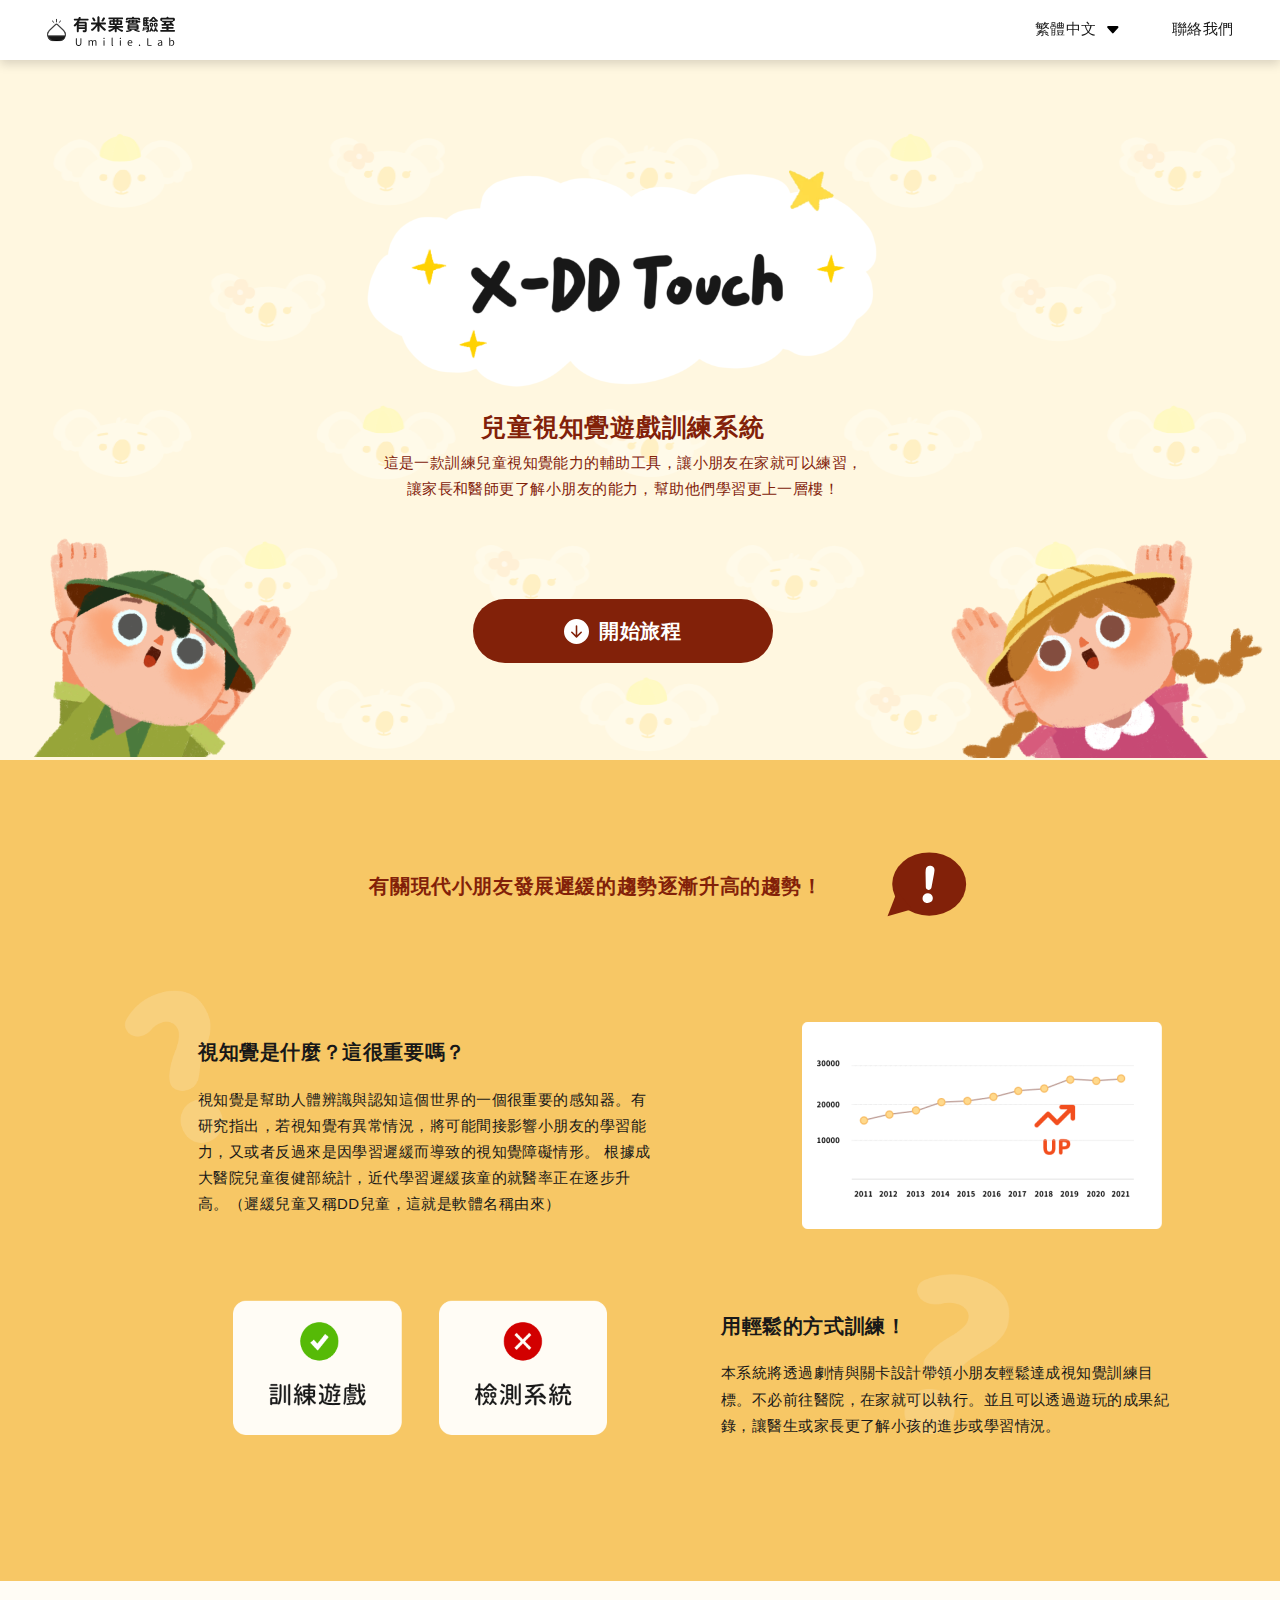
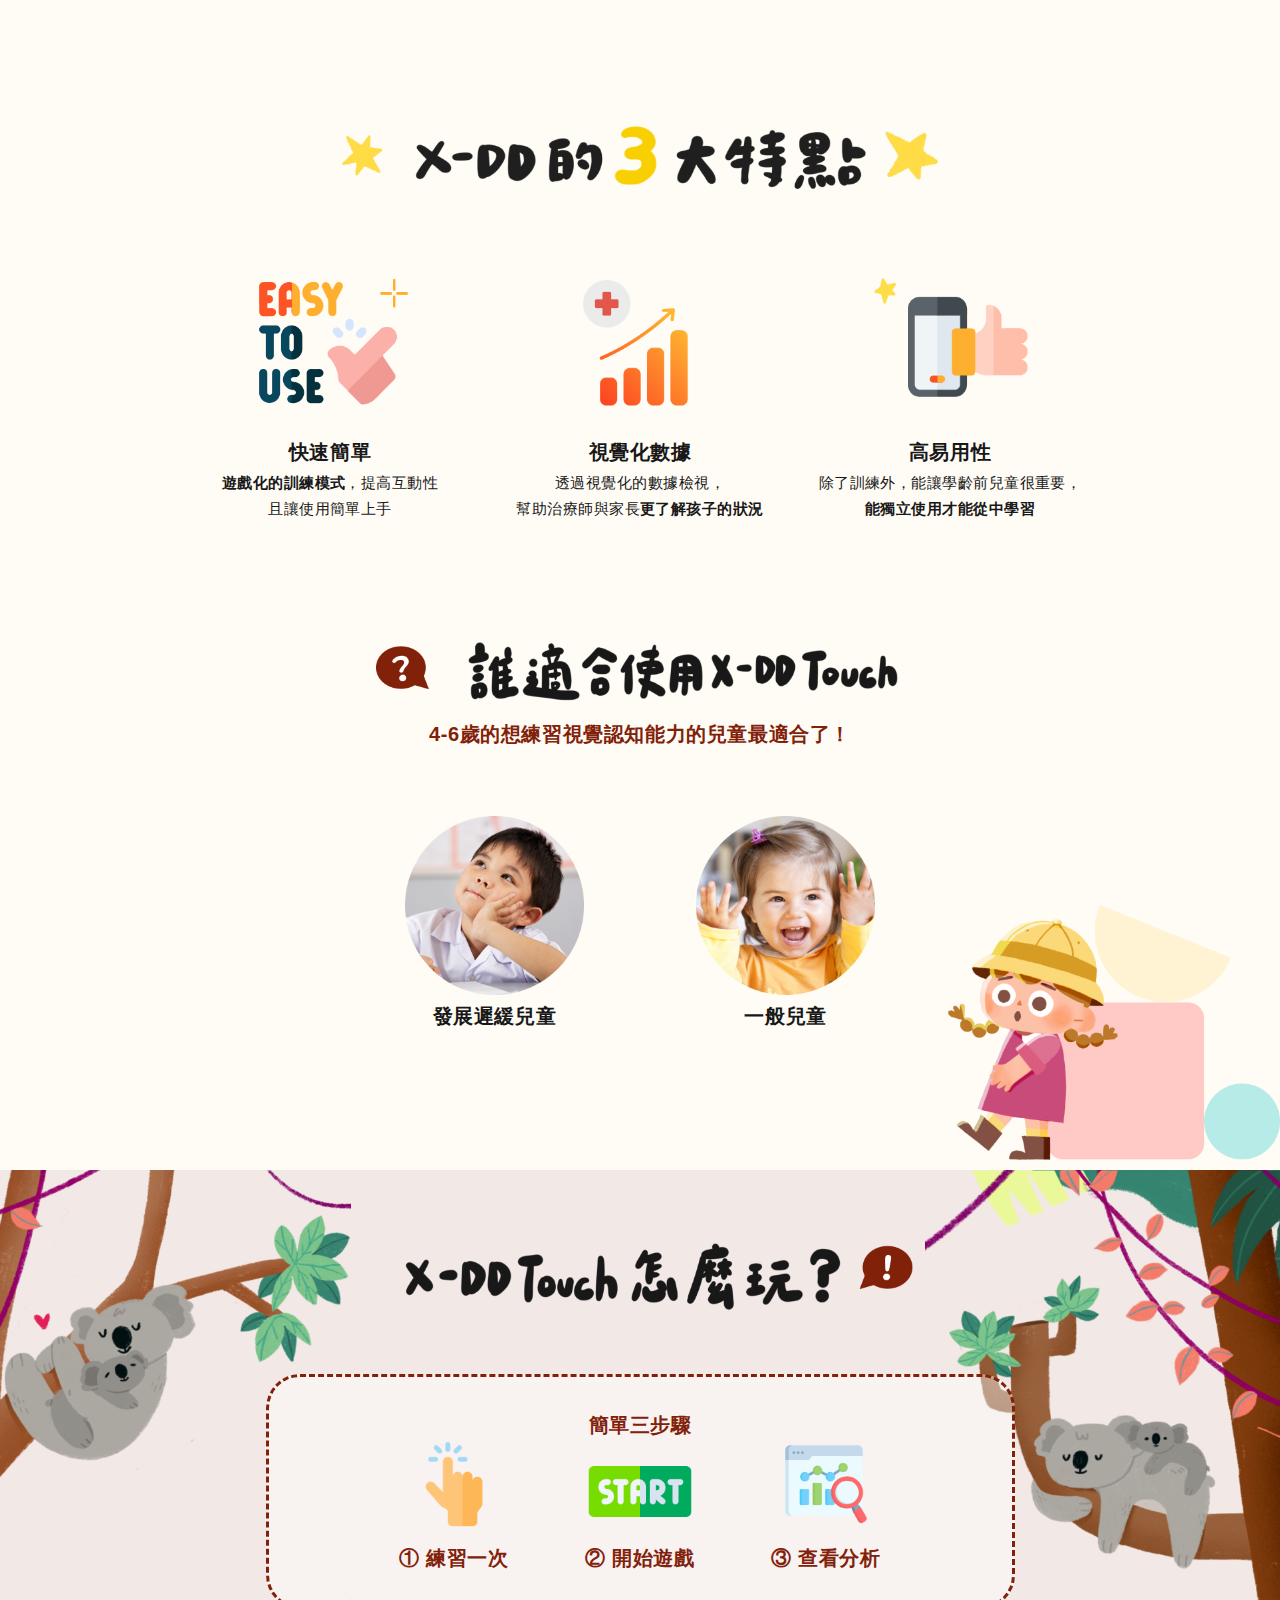
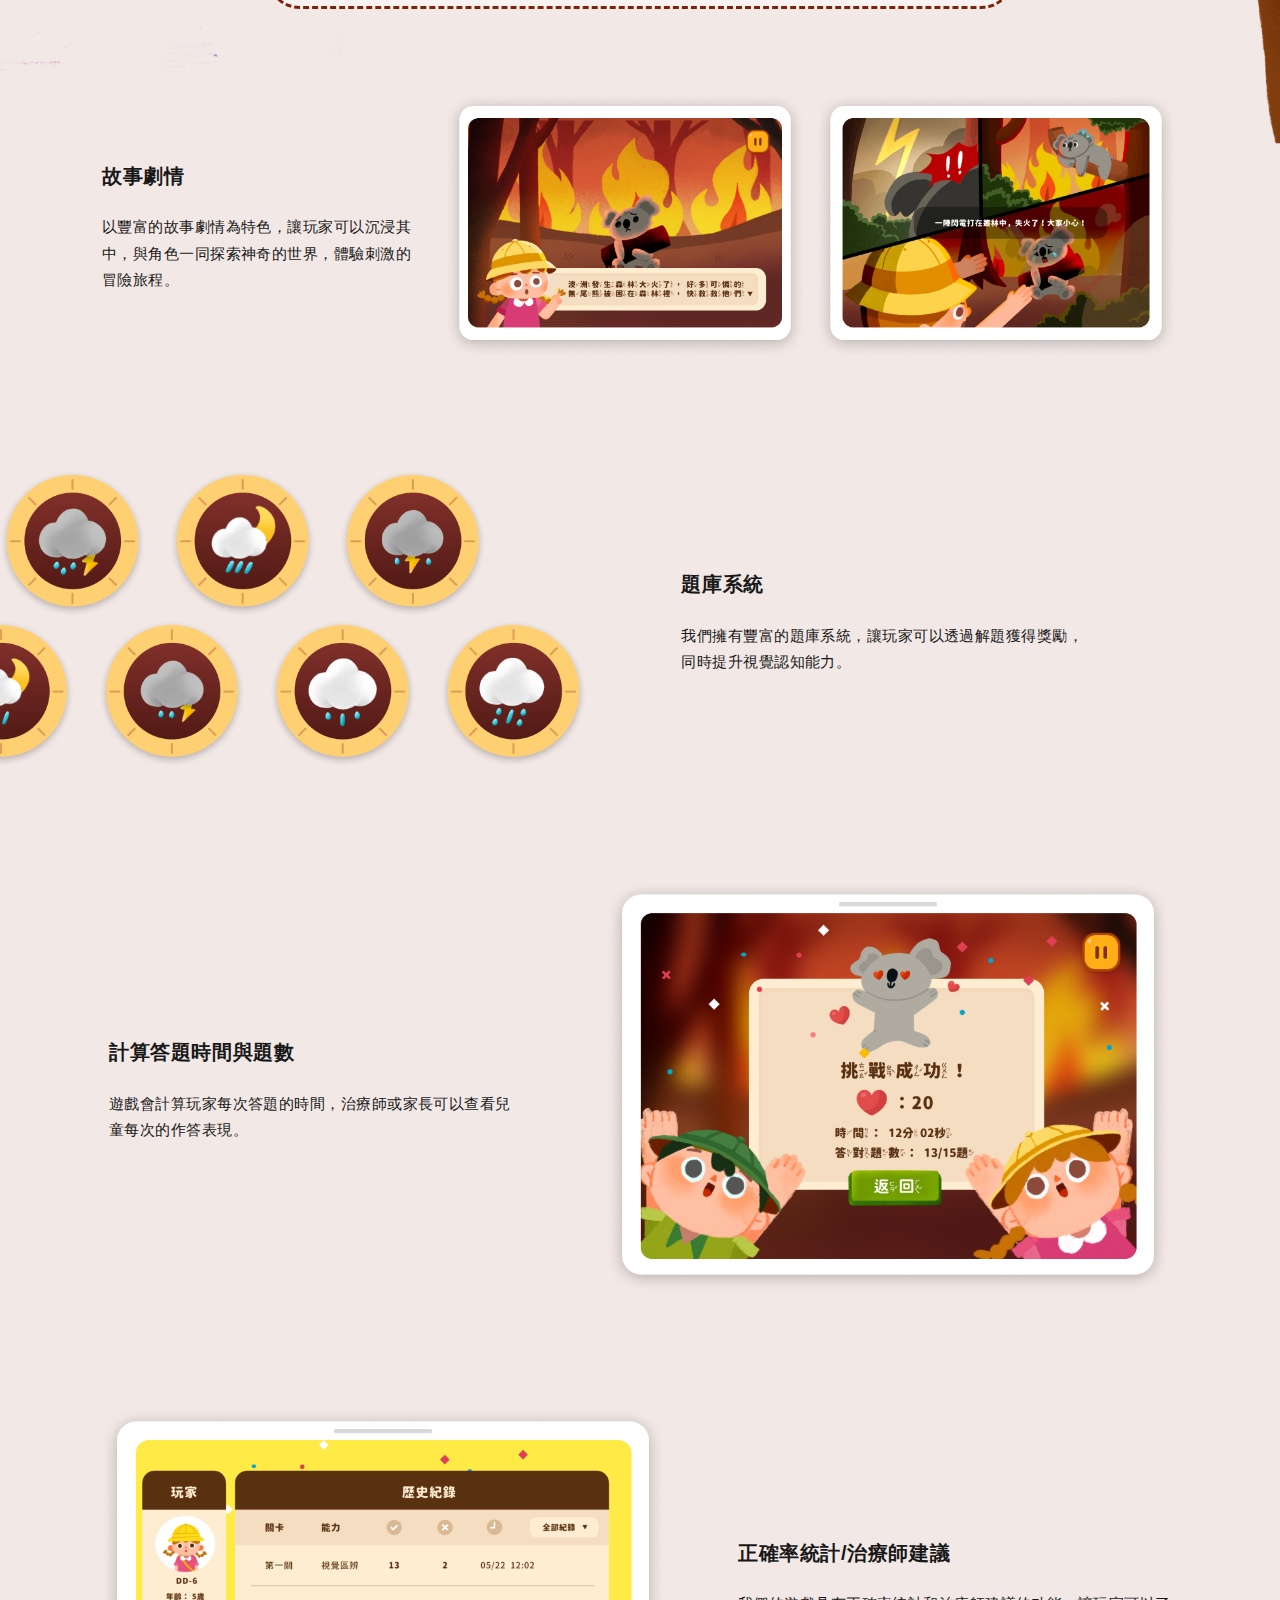
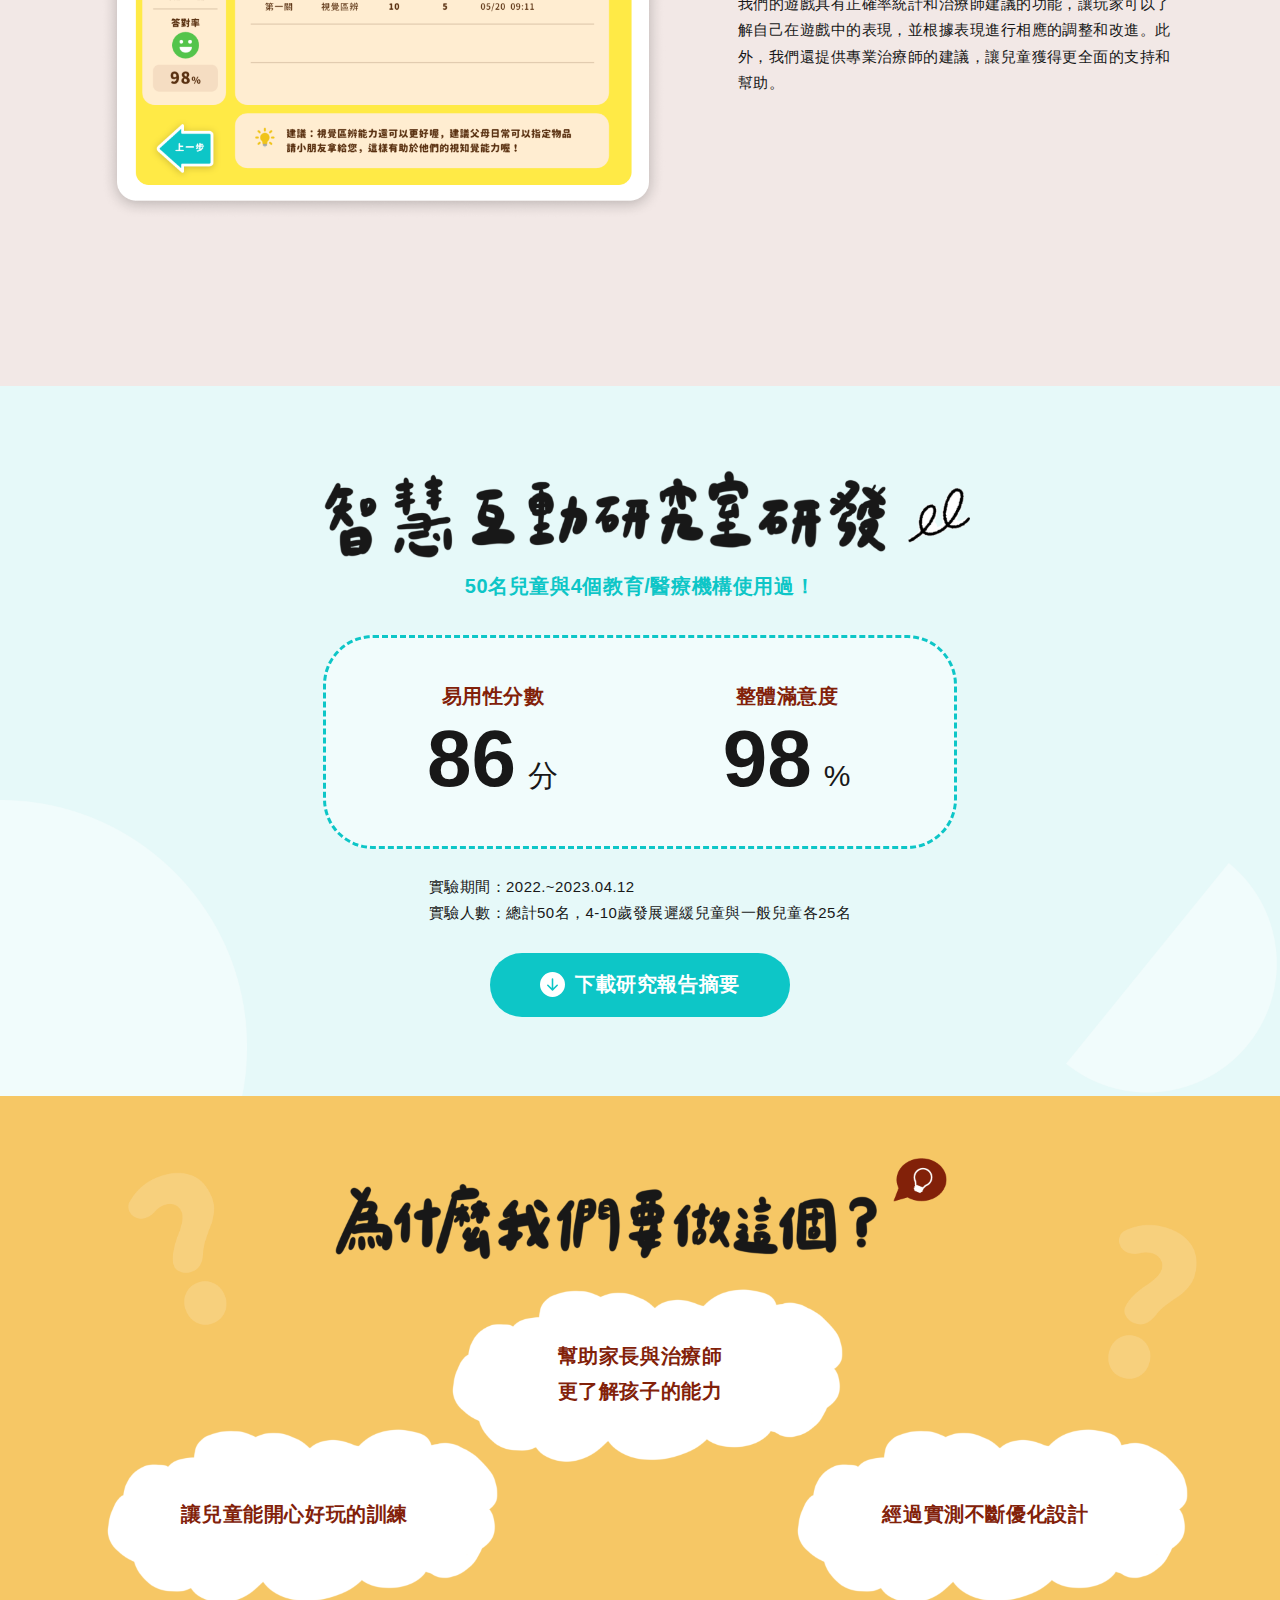
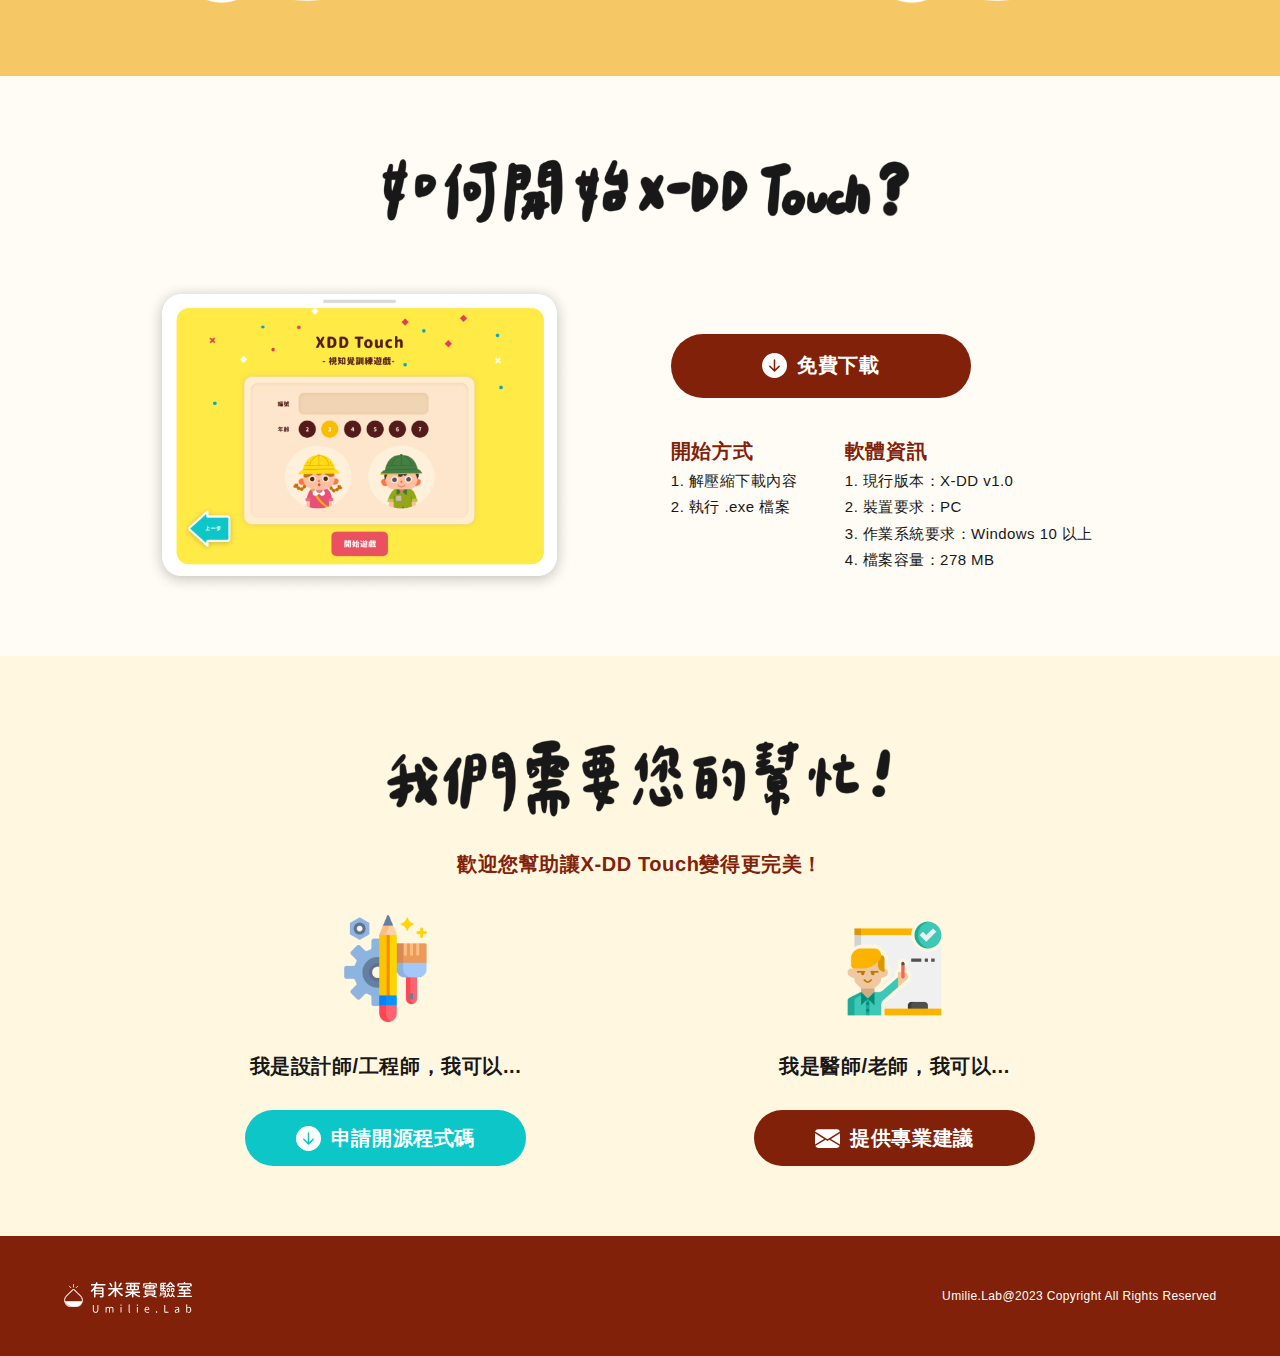
==== commit 5f905897: "add title animation" ====
--- a/index.html
+++ b/index.html
@@ -8,6 +8,28 @@
     <link rel="stylesheet" href="css/xdd-page.css">
     <script src="https://ajax.googleapis.com/ajax/libs/jquery/1.10.2/jquery.min.js"></script>
     <script src="https://ajax.googleapis.com/ajax/libs/jquery/1.10.2/jquery.js"></script>
+    <script type="text/javascript">
+        window.onload=function(){
+            const closeMenuBtn = document.getElementById("close-mobile-language-change");
+            const menuContent = document.getElementById("mobile-language-content");
+            const MenuBtn = document.getElementById("mobile-language-change");
+
+            MenuBtn.addEventListener("mouseover", (event) => {
+                menuContent.style.display="block";
+            });
+            MenuBtn.addEventListener("click", (event) => {
+                menuContent.style.display="block";
+            });
+
+            MenuBtn.addEventListener("mouseout", (event) => {
+                menuContent.style.display="none";
+            });
+
+            closeMenuBtn.addEventListener("click", (event) => {
+                menuContent.style.display="none";
+            });
+        }
+    </script>
 <body>
     <header>
         <div class="header-content">
@@ -15,20 +37,12 @@
                 <img src="img/mobile-menu.svg" width="32" heigh="32">
                 <div class="mobile-language-content" id="mobile-language-content">
                     <img src="img/mobile-menu-close.svg" width="32" heigh="32" id="close-mobile-language-change">
-                    <script type="text/javascript">
-                        const closeMenuBtn = document.getElementById("close-mobile-language-change");
-                        const menuContent = document.getElementById("mobile-language-content");
-                
-                        closeMenuBtn.addEventListener("click", (event) => {
-                            if(menuContent.style.display==="block"){
-                                menuContent.style.display="none";
-                            }
-                        });
-                    </script>
                     <div>
                         <span>語言</span>
                         <a href="index.html">繁體中文</a>
                         <a href="EN.html">English</a>
+                        <span>其他</span>
+                        <a href="https://forms.gle/MRAn2YZ6ZwehTDP59">聯絡我們</a>
                     </div>
                 </div>
             </div>
@@ -62,18 +76,34 @@
     <div class="section-title" name="top-home" id="top-home">
         <div>
             <div>
-                <div>
-                    <img src="img/xdd-title.png" alt="logo">
-                </div>
-                <div>
-                    <h1>兒童視知覺遊戲訓練系統</h1>
-                    <h4>這是一款訓練兒童視知覺能力的輔助工具，讓小朋友在家就可以練習，</h4>
-                    <h4>讓家長和醫師更了解小朋友的能力，幫助他們學習更上一層樓！</h4>
-                </div>
-                <div>
-                    <a href="#download-section" id="go-download-section"><svg xmlns="http://www.w3.org/2000/svg" width="16" height="16" fill="currentColor" class="bi bi-arrow-down-circle-fill" viewBox="0 0 16 16">
-                    <path d="M16 8A8 8 0 1 1 0 8a8 8 0 0 1 16 0zM8.5 4.5a.5.5 0 0 0-1 0v5.793L5.354 8.146a.5.5 0 1 0-.708.708l3 3a.5.5 0 0 0 .708 0l3-3a.5.5 0 0 0-.708-.708L8.5 10.293V4.5z"/>
-                    </svg>開始旅程</a>
+                <div class="pc" id="title-boy">
+                    <img src="img/title-bg-boy.png" alt="boy">
+                </div>
+                <div>
+                    <div>
+                        <img src="img/xdd-title.png" alt="logo">
+                    </div>
+                    <div>
+                        <h1>兒童視知覺遊戲訓練系統</h1>
+                        <h4>這是一款訓練兒童視知覺能力的輔助工具，讓小朋友在家就可以練習，</h4>
+                        <h4>讓家長和醫師更了解小朋友的能力，幫助他們學習更上一層樓！</h4>
+                    </div>
+                    <div>
+                        <a href="#download-section" id="go-download-section"><svg xmlns="http://www.w3.org/2000/svg" width="16" height="16" fill="currentColor" class="bi bi-arrow-down-circle-fill" viewBox="0 0 16 16">
+                        <path d="M16 8A8 8 0 1 1 0 8a8 8 0 0 1 16 0zM8.5 4.5a.5.5 0 0 0-1 0v5.793L5.354 8.146a.5.5 0 1 0-.708.708l3 3a.5.5 0 0 0 .708 0l3-3a.5.5 0 0 0-.708-.708L8.5 10.293V4.5z"/>
+                        </svg>開始旅程</a>
+                    </div>
+                </div>
+                <div class="pc" id="title-girl">
+                    <img src="img/title-bg-girl.png" alt="girl">
+                </div>
+                <div class="mobile">
+                    <div id="title-boy-mobile">
+                        <img src="img/title-bg-boy.png" alt="girl">
+                    </div>
+                    <div id="title-girl-mobile">
+                        <img src="img/title-bg-girl.png" alt="girl">
+                    </div>
                 </div>
             </div> 
         </div>
--- a/css/xdd-page.css
+++ b/css/xdd-page.css
@@ -108,6 +108,10 @@
     #language-change:hover, #contact-us:hover{
         border-bottom:1px solid #F6C765;
     }
+
+    .pc{
+        display: none;
+    }
     /* header */
     header {
         width : 100%;
@@ -120,6 +124,7 @@
         top: 0px;
         background: #FFFFFF;
         box-shadow: 0px 4px 10px rgba(0, 0, 0, 0.15);
+        z-index: 8;
     }
     #mobile-language-change{
         position: absolute;
@@ -221,12 +226,53 @@
         display: flex;
         flex-direction: column;
         align-items: center;
-        background-image: url(../img/title-bg-boy.png), url(../img/title-bg-girl.png);
-        background-repeat: no-repeat;
-        background-position: left bottom, right bottom;
-        background-size: 143px 106px, 159px 112px;
     }
     .section-title > div > div{
+        width: 320px;
+        display: flex;
+        flex-direction: column;
+        align-items: center;
+    }
+    .section-title > div > div > div:nth-child(4){
+        width: 312px;
+        height: 112px;
+        display: flex;
+        flex-direction: row;
+        justify-content: center;
+    }
+    @keyframes KidspopB-M{
+        0% {bottom: -5px;}
+        25% {bottom: 0px;}
+        50% {bottom: 12px;}
+        75% {bottom: -5px;}
+        100% {bottom: -5px;}
+    }
+    @keyframes KidspopG-M{
+        0% {bottom: -5px;}
+        25% {bottom: -5px;}
+        50% {bottom: 0px;}
+        75% {bottom: 12px;}
+        100% {bottom: -5px;}
+    }
+    #title-boy-mobile{
+        width: 143px;
+        position: relative;
+        display: flex;
+        flex-direction: column;
+        justify-content: flex-end;
+        animation: KidspopB-M 3s infinite;
+        z-index: 1;
+    }
+    #title-girl-mobile{
+        width: 159px;
+        position: relative;
+        display: flex;
+        flex-direction: column;
+        justify-content: flex-end;
+        animation: KidspopG-M 3s infinite;
+        z-index: 1;
+    }
+    .section-title > div > div > div:nth-child(2){
         width: 256.43px;
         height: 363px;
         display: flex;
@@ -234,11 +280,11 @@
         align-items: center;
         justify-content: center;
     }
-    .section-title > div > div > div > img{
+    .section-title > div > div > div:nth-child(2) img{
         width: 256.43px;
         height: 115px;
     }
-    .section-title > div > div > div > a{
+    .section-title > div > div > div:nth-child(2) a{
         width: 163px;
         height: 32px;
         background: #822109;
@@ -259,10 +305,10 @@
         margin-top: 18px;
         text-decoration: none;
     }
-    .section-title > div > div > div > a:hover{
+    .section-title > div > div > div:nth-child(2) a:hover{
         background: #AF4E36;
     }
-    .section-title > div > div > div > a > svg{
+    .section-title > div > div > div:nth-child(2) a > svg{
         width: 21px;
         height: 21px;
         margin-right: 10px;
@@ -275,6 +321,8 @@
         display: flex;
         flex-direction: column;
         align-items: center;
+        position: relative;
+        z-index: 3;
     }
     .section-2 > div {
         display: flex;
@@ -1040,6 +1088,9 @@
     .language-change-drop:hover .language-content{
         display: block;
     }
+    .mobile{
+        display: none;
+    }
     /* header */
     header {
         width : 100vw;
@@ -1052,6 +1103,7 @@
         top: 0px;
         background: #FFFFFF;
         box-shadow: 0px 4px 10px rgba(0, 0, 0, 0.15);
+        z-index: 8;
     }
     .header-content{
         width: 92.8vw;
@@ -1108,7 +1160,6 @@
         background-color:#F7C765;
     }
 
-
     /*content*/
     .section-title{
         width: 100vw;
@@ -1122,34 +1173,71 @@
     }
     .section-title > div{
         width: 1280px;
-        background-image: url(../img/title-bg-boy.png), url(../img/title-bg-girl.png), url(../img/title-bg-only.png);
+        background-image: url(../img/title-bg-only.png);
         background-repeat: no-repeat;
-        background-position: left bottom, right bottom, center bottom;
-        background-size: 301px 225px, 335px 238px, 1212px 700px;
-        animation: Kidspop 5s infinite;
-    }
-    @keyframes Kidspop{
-        0% {top: 0px;}
-        25% {top: -50px;}
-        50% {top:-75px;}
-        100% {top: 0px;}
+        background-position: center bottom;
+        background-size: 1212px 700px;
     }
     .section-title h4{
         width: 628px;
     }
     .section-title > div > div{
         width: 1280px;
+        height: 698px;
+        display: flex;
+        flex-direction: row;
+        align-items: center;
+    }
+
+    @keyframes KidspopB{
+        0% {bottom: -30px;}
+        25% {bottom: -10px;}
+        50% {bottom: 0px;}
+        75% {bottom: -30px;}
+        100% {bottom: -30px;}
+    }
+    @keyframes KidspopG{
+        0% {bottom: -30px;}
+        25% {bottom: -30px;}
+        50% {bottom: -10px;}
+        75% {bottom: 0px;}
+        100% {bottom: -30px;}
+    }
+    .section-title > div > div #title-boy{
+        position: relative;
+        display: flex;
+        flex-direction: column;
+        justify-content: flex-end;
+        bottom: 0px;
+        height: 698px;
+        width: 301px;
+        animation: KidspopB 3s infinite;
+        z-index: 1;
+    }
+    .section-title > div > div #title-girl{
+        position: relative;
+        display: flex;
+        flex-direction: column;
+        justify-content: flex-end;
+        bottom: 0px;
+        height: 698px;
+        width: 335px;
+        animation: KidspopG 3s infinite;
+        z-index: 1;
+    }
+    .section-title > div > div > div:nth-child(2){
+        width: 1280px;
         height: 643.3px;
         display: flex;
         flex-direction: column;
         align-items: center;
         justify-content: center;
     }
-    .section-title > div > div > div > img{
+    .section-title > div > div > div:nth-child(2) img{
         width: 552px;
         height: 247.55px;
     }
-    .section-title > div > div > div > a{
+    .section-title > div > div > div:nth-child(2) a{
         width: 300px;
         height: 64px;
         background: #822109;
@@ -1170,22 +1258,24 @@
         margin-top: 97px;
         text-decoration: none;
     }
-    .section-title > div > div > div > a:hover{
+    .section-title > div > div > div:nth-child(2) a:hover{
         background: #AF4E36;
     }
-    .section-title > div > div > div > a > svg{
+    .section-title > div > div > div:nth-child(2) a > svg{
         width: 25px;
         height: 25px;
         margin-right: 10px;
     }
     
     .section-2{
+        position: relative;
         width: 100vw;
         height: 821.33px;
         background: #F7C765;
         display: flex;
         flex-direction: column;
         align-items: center;
+        z-index: 3;
     }
     .section-2 > div {
         display: flex;
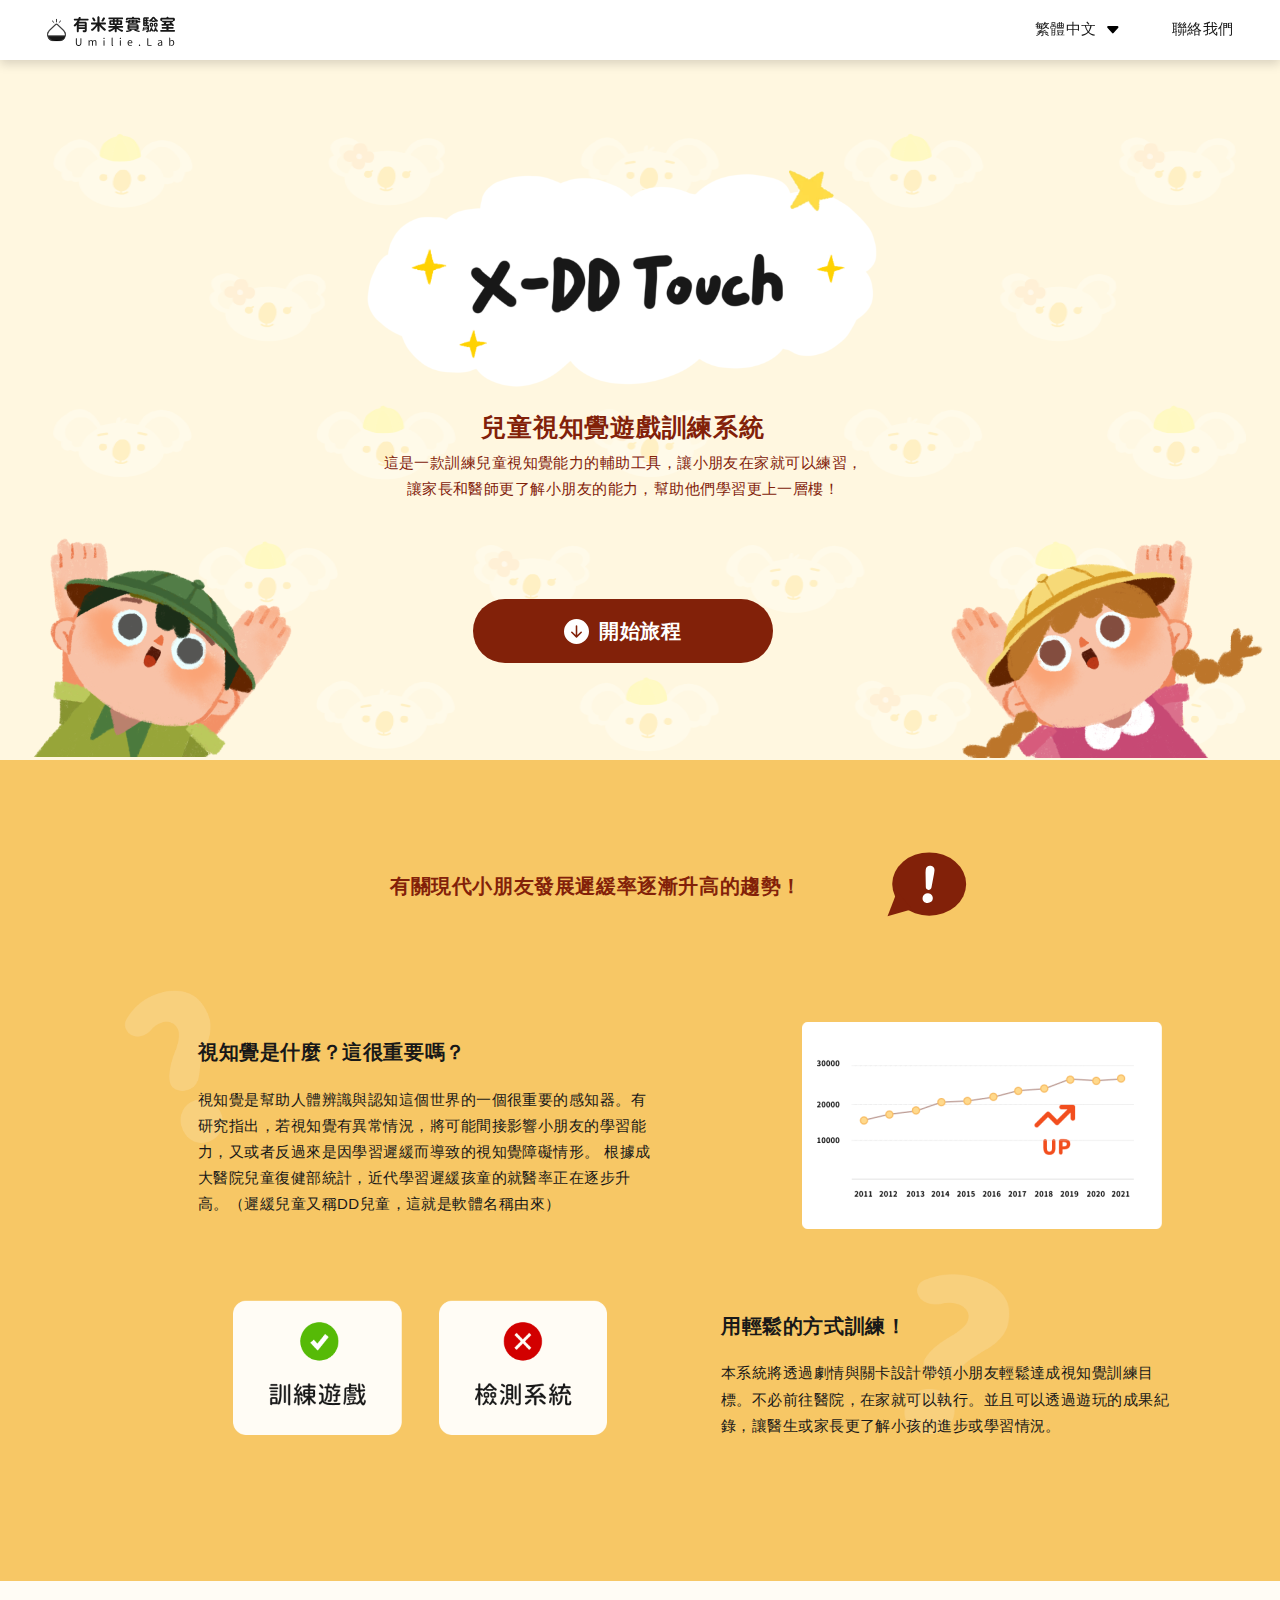
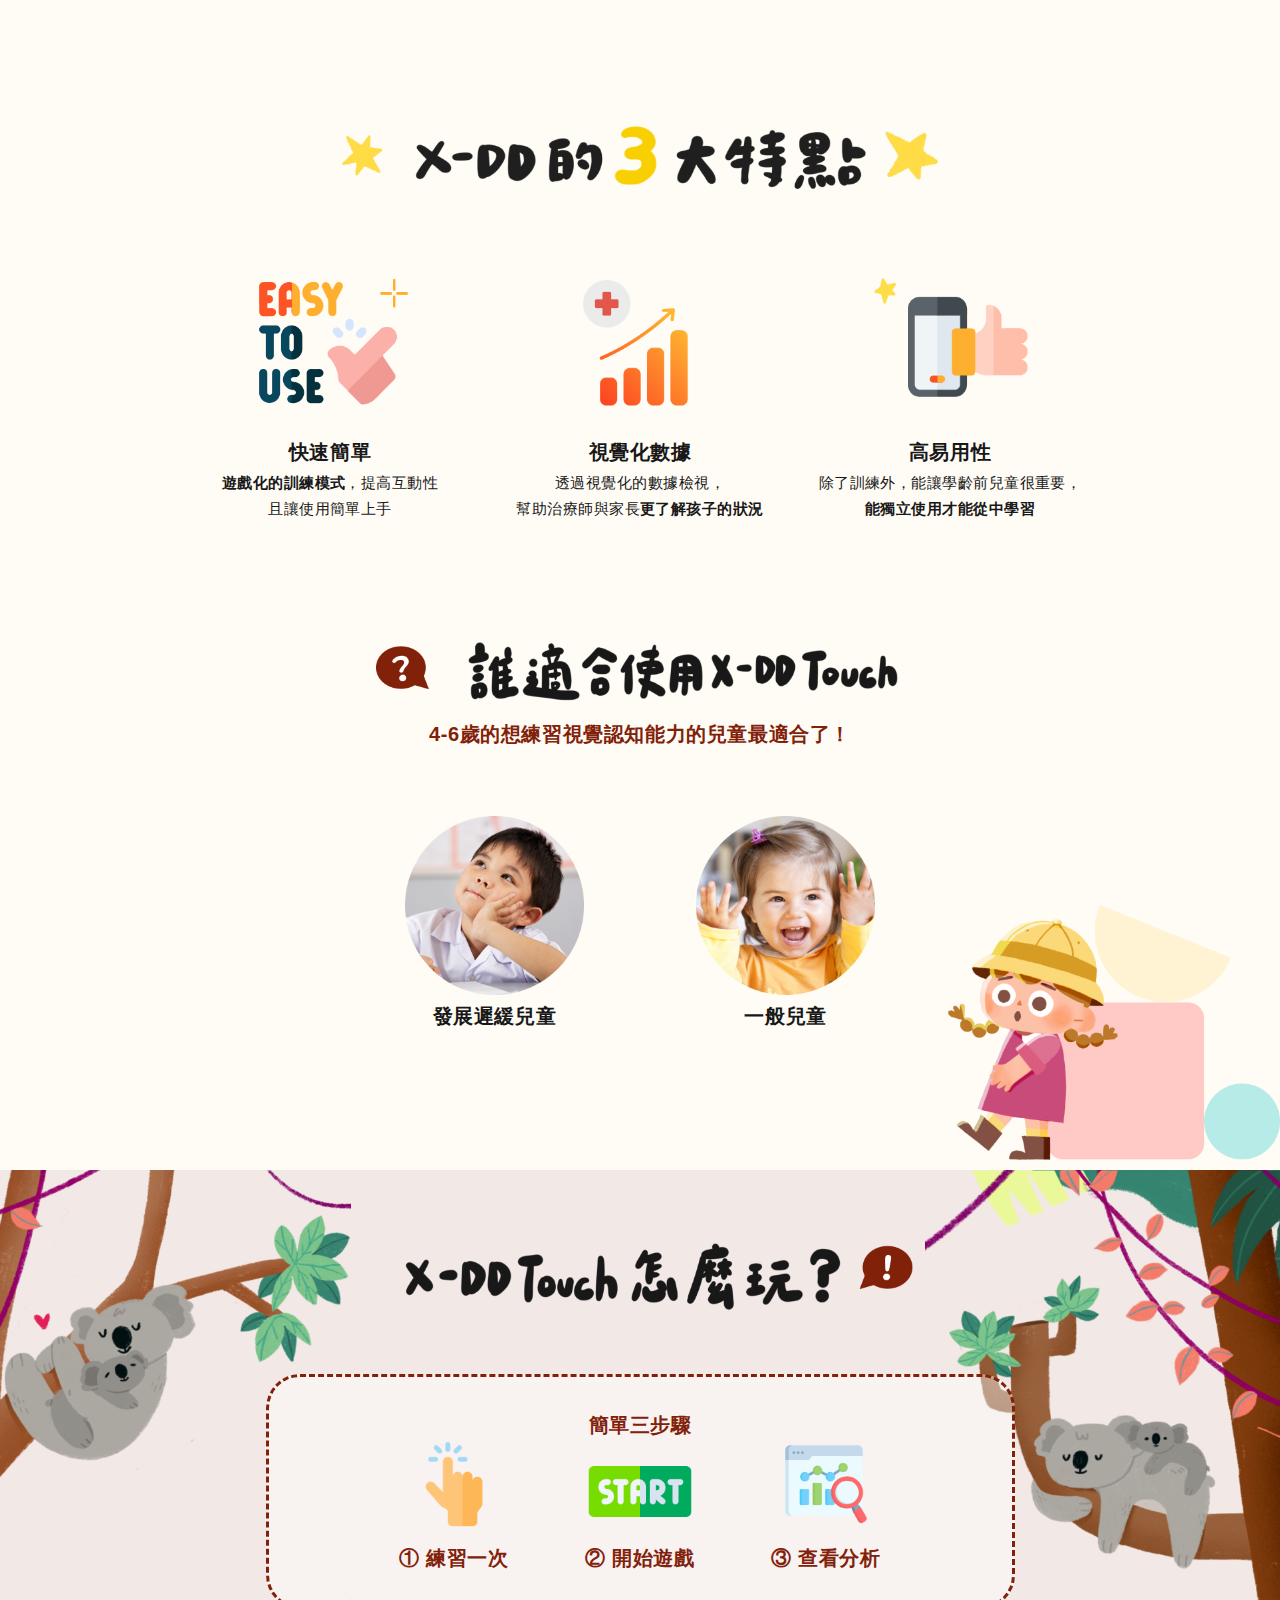
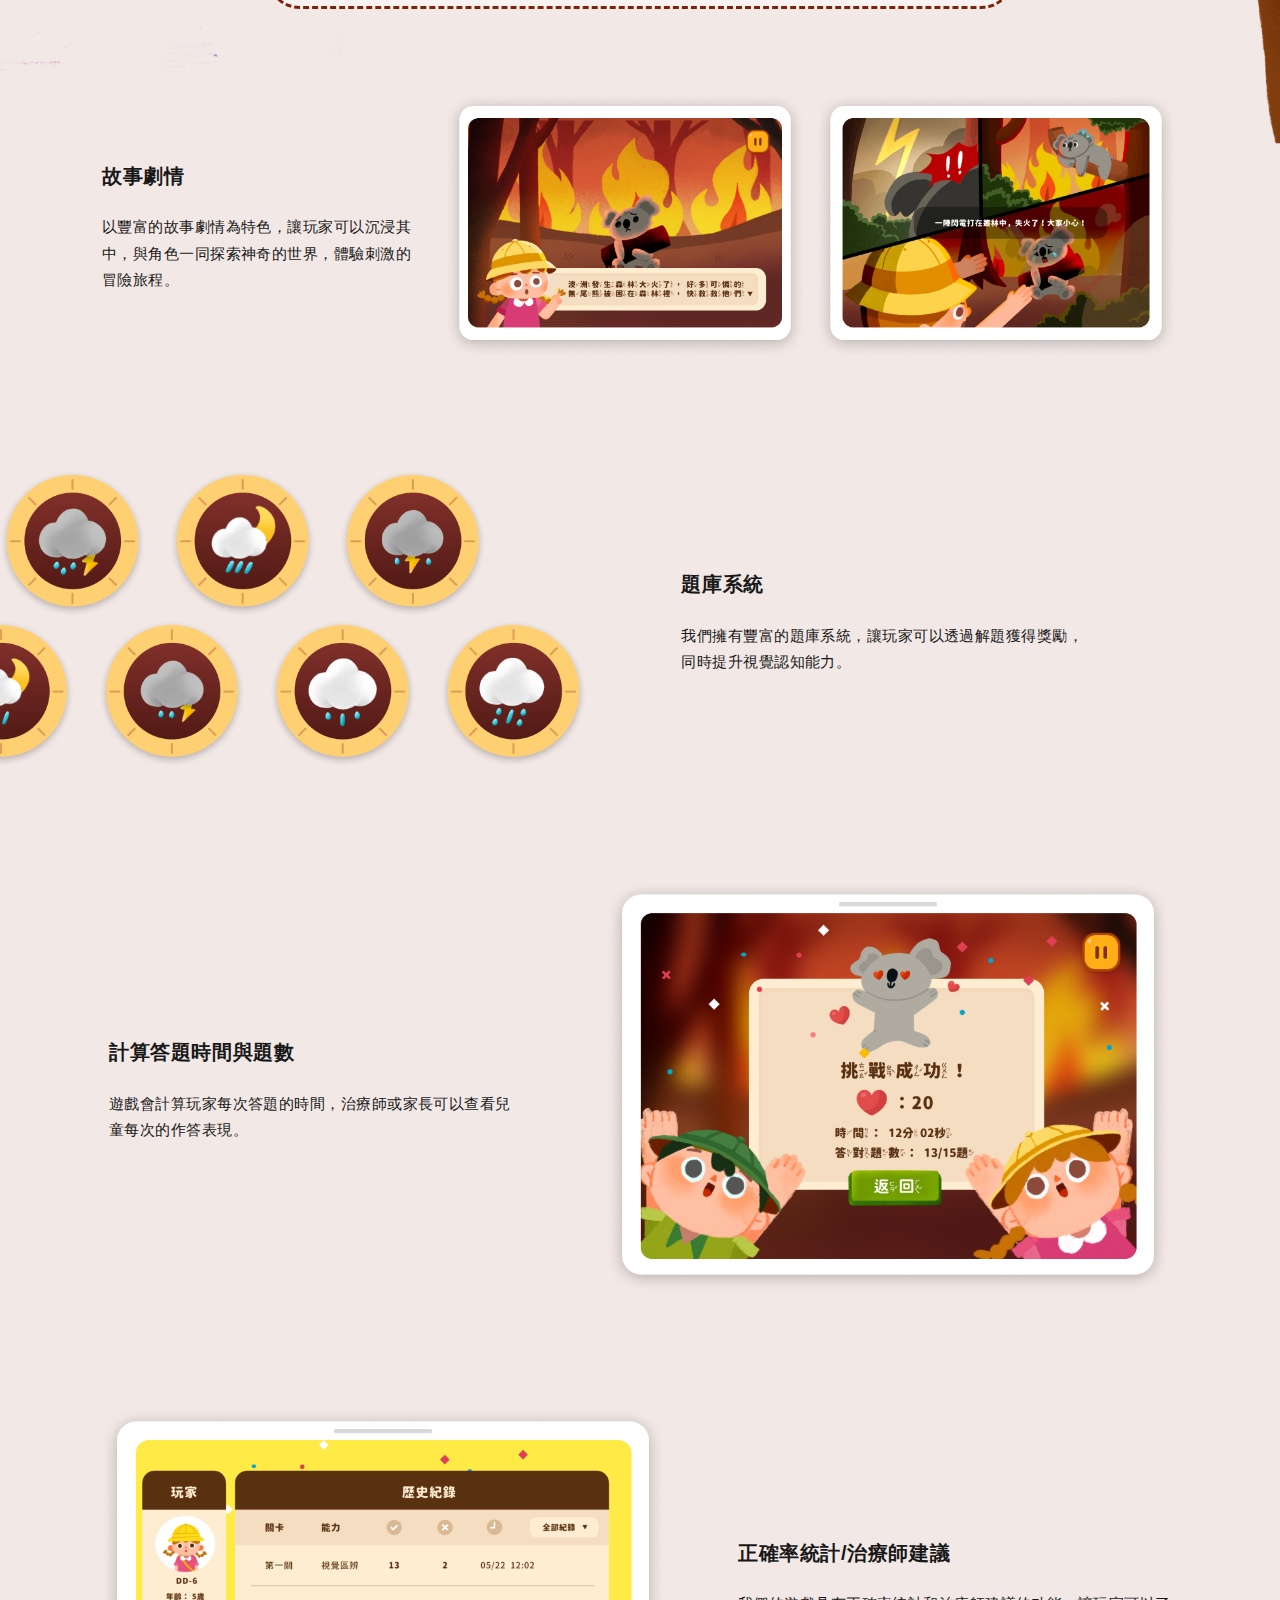
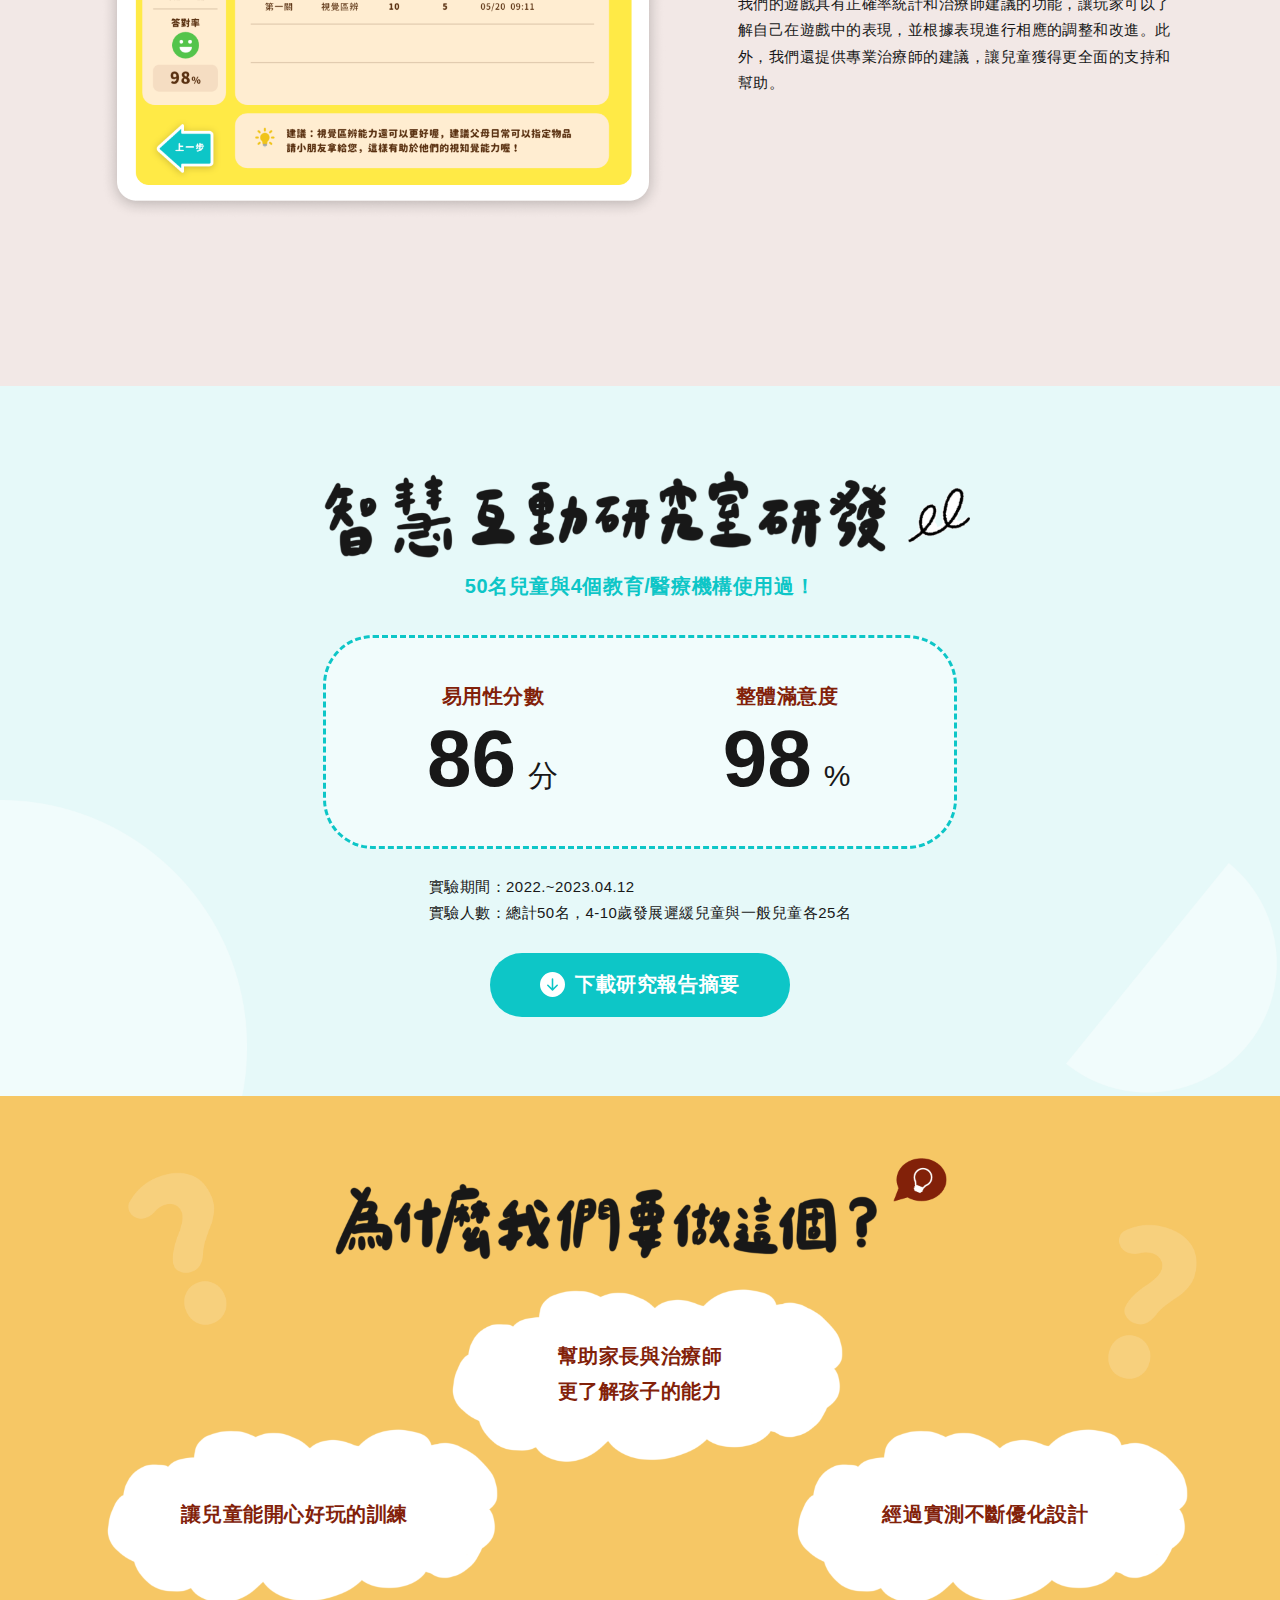
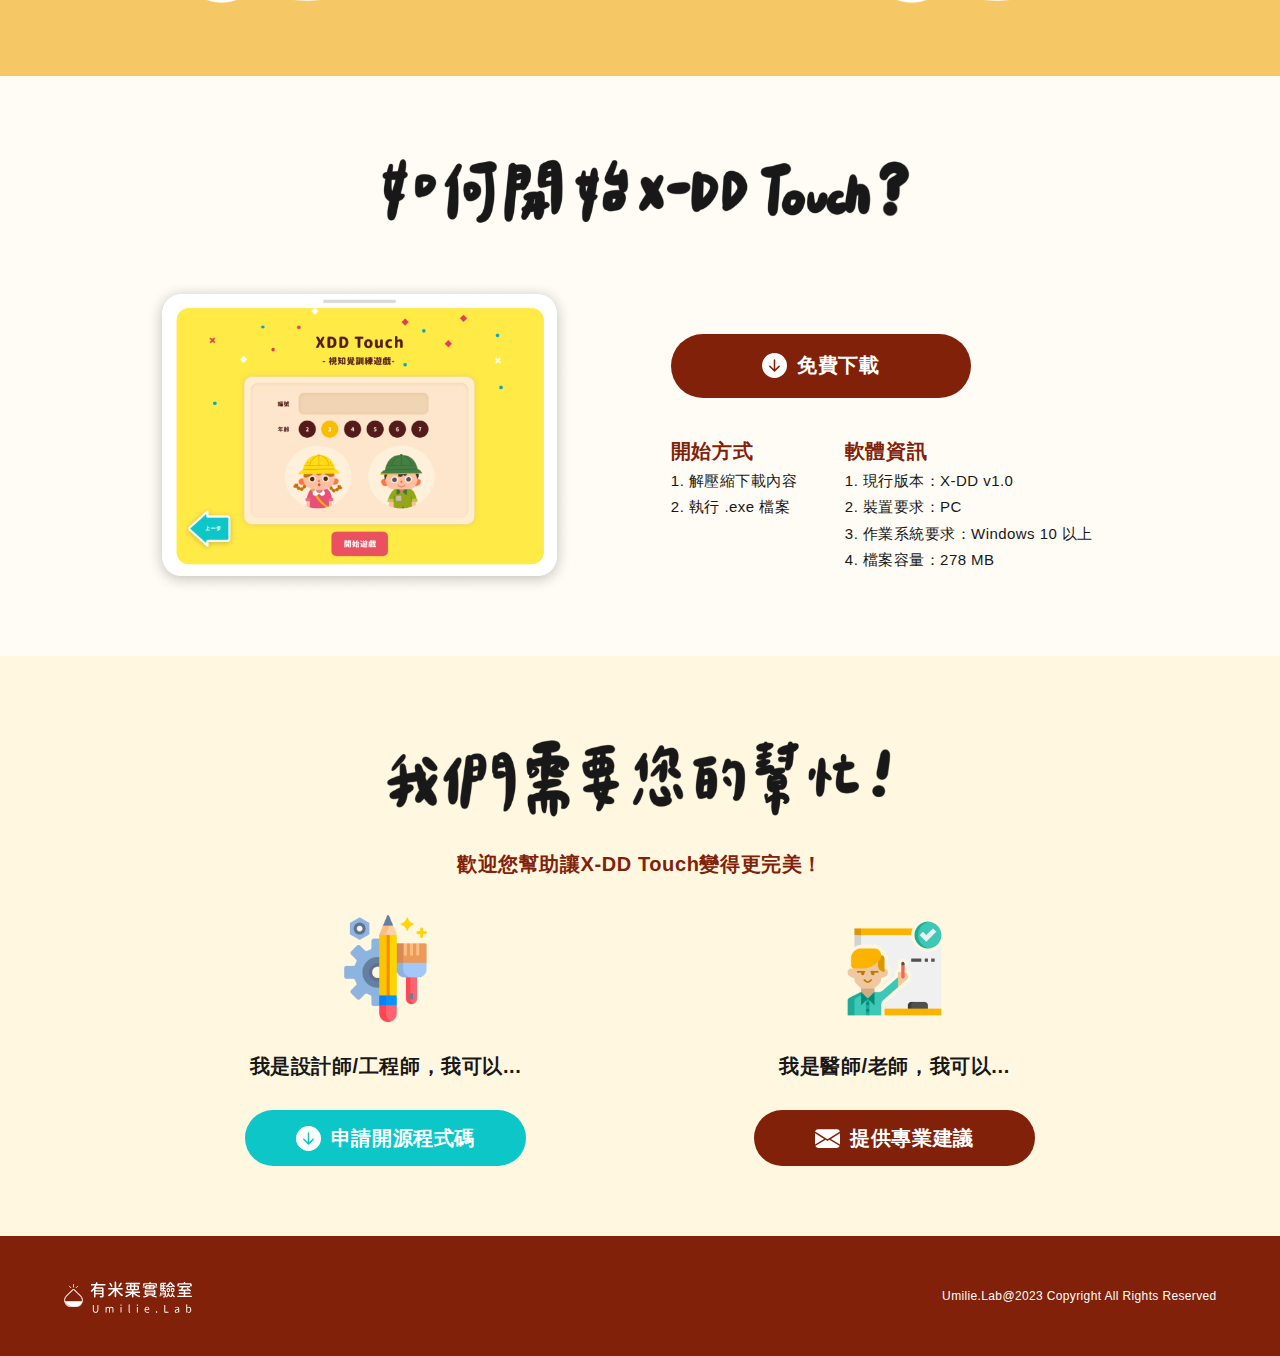
==== commit 8bda517c: "fix copywriting" ====
--- a/index.html
+++ b/index.html
@@ -111,7 +111,7 @@
     <div class="section-2">
         <div>
             <div class="section-2-title">
-                <h2>有關現代小朋友發展遲緩的趨勢逐漸升高的趨勢！</h2>
+                <h2>有關現代小朋友發展遲緩率逐漸升高的趨勢！</h2>
                 <img src="img/icon-1.svg" width="58.76" heigh="54.53" alt="驚嘆號">
             </div>
             <div class="section-2-2">
--- a/css/xdd-page.css
+++ b/css/xdd-page.css
@@ -913,7 +913,7 @@
         width: 93px;
     }
     .section-8 > div:nth-child(3) > div{
-        width: 300px;
+        width: 237px;
         display: flex;
         align-items: center;
         flex-direction: column;
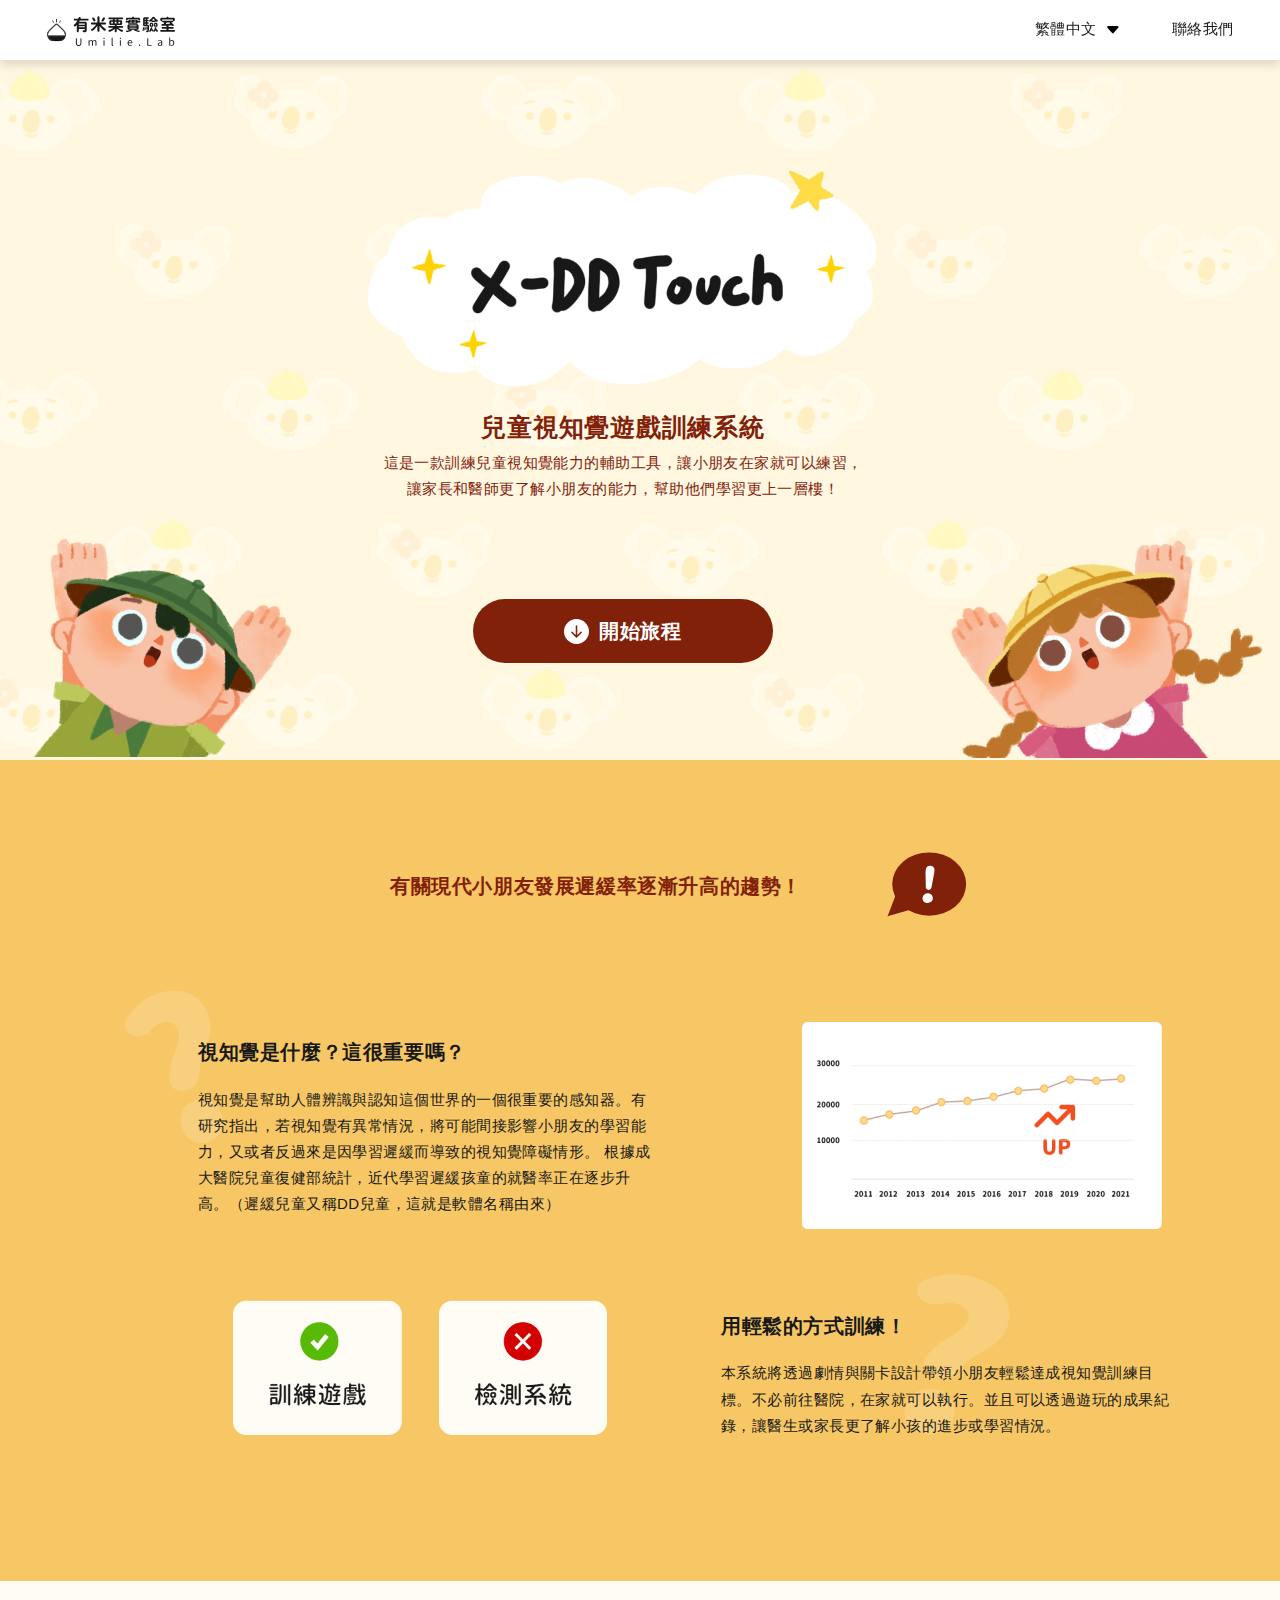
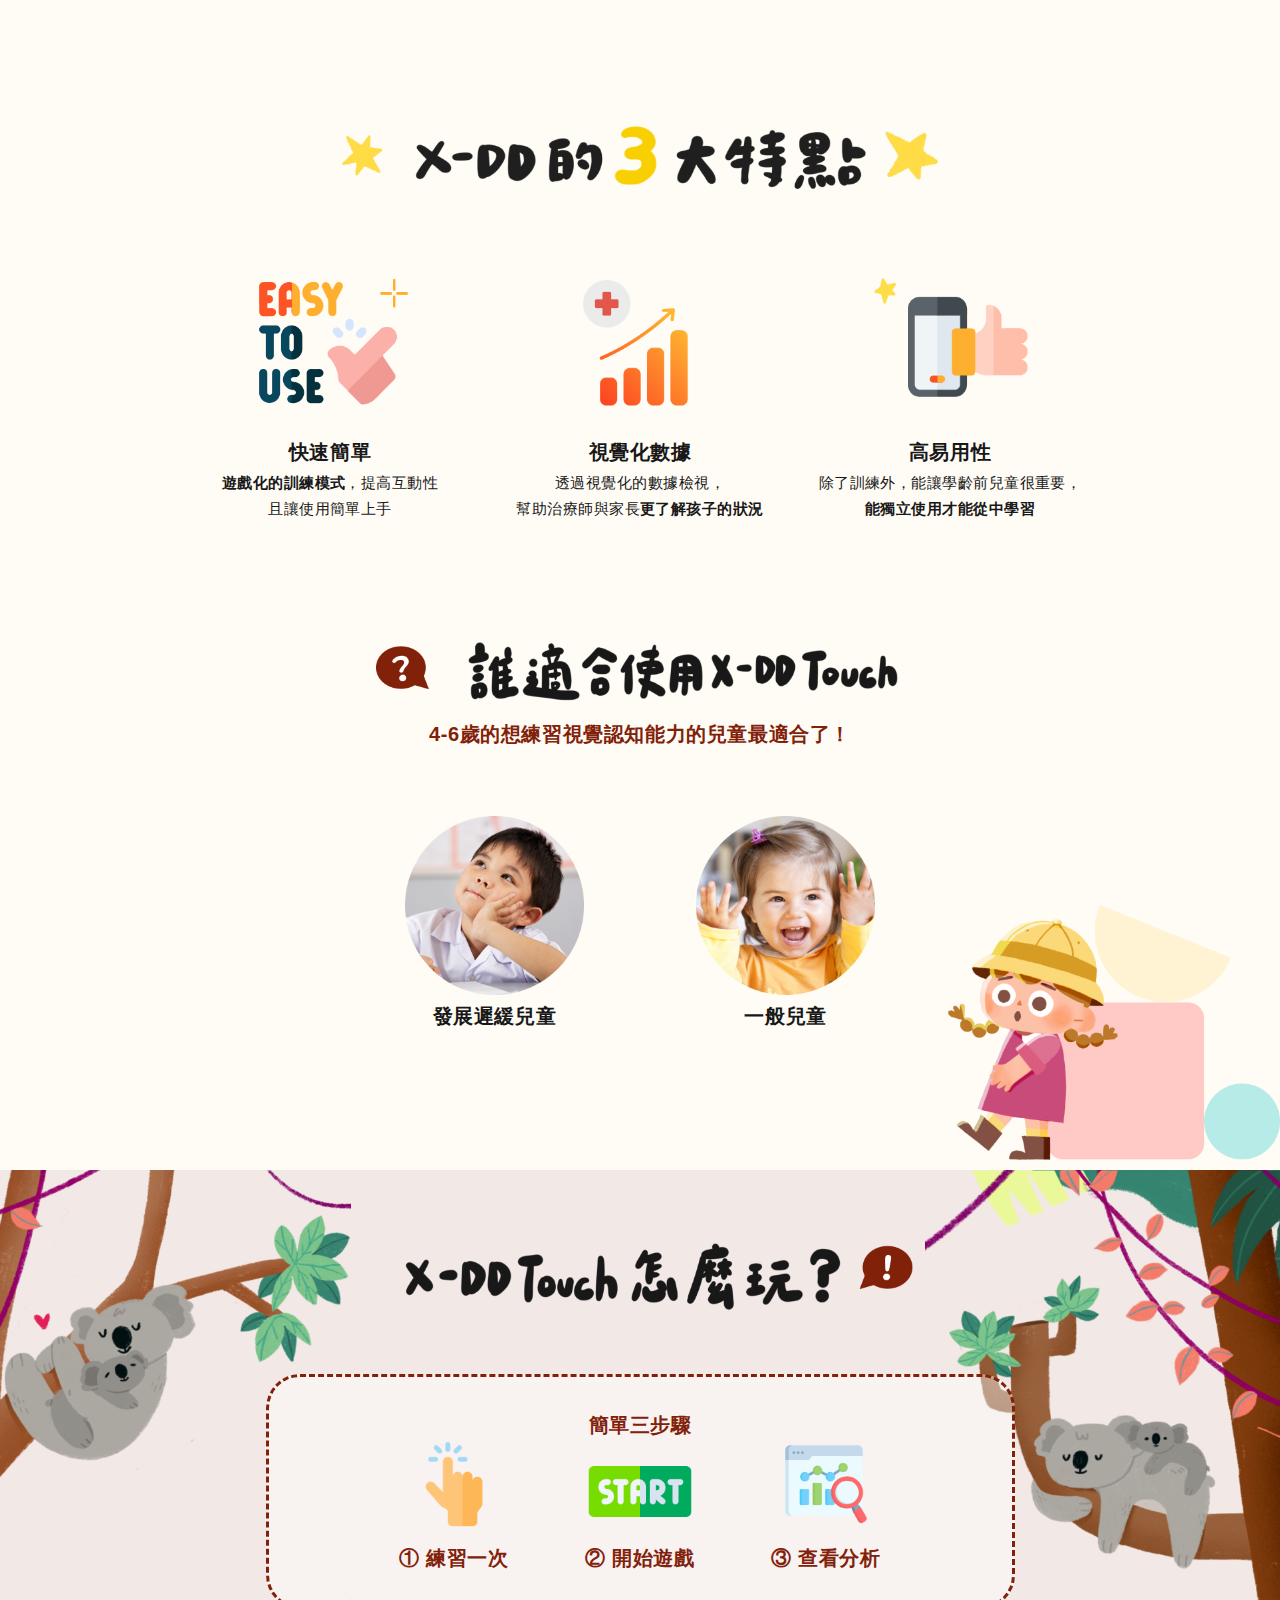
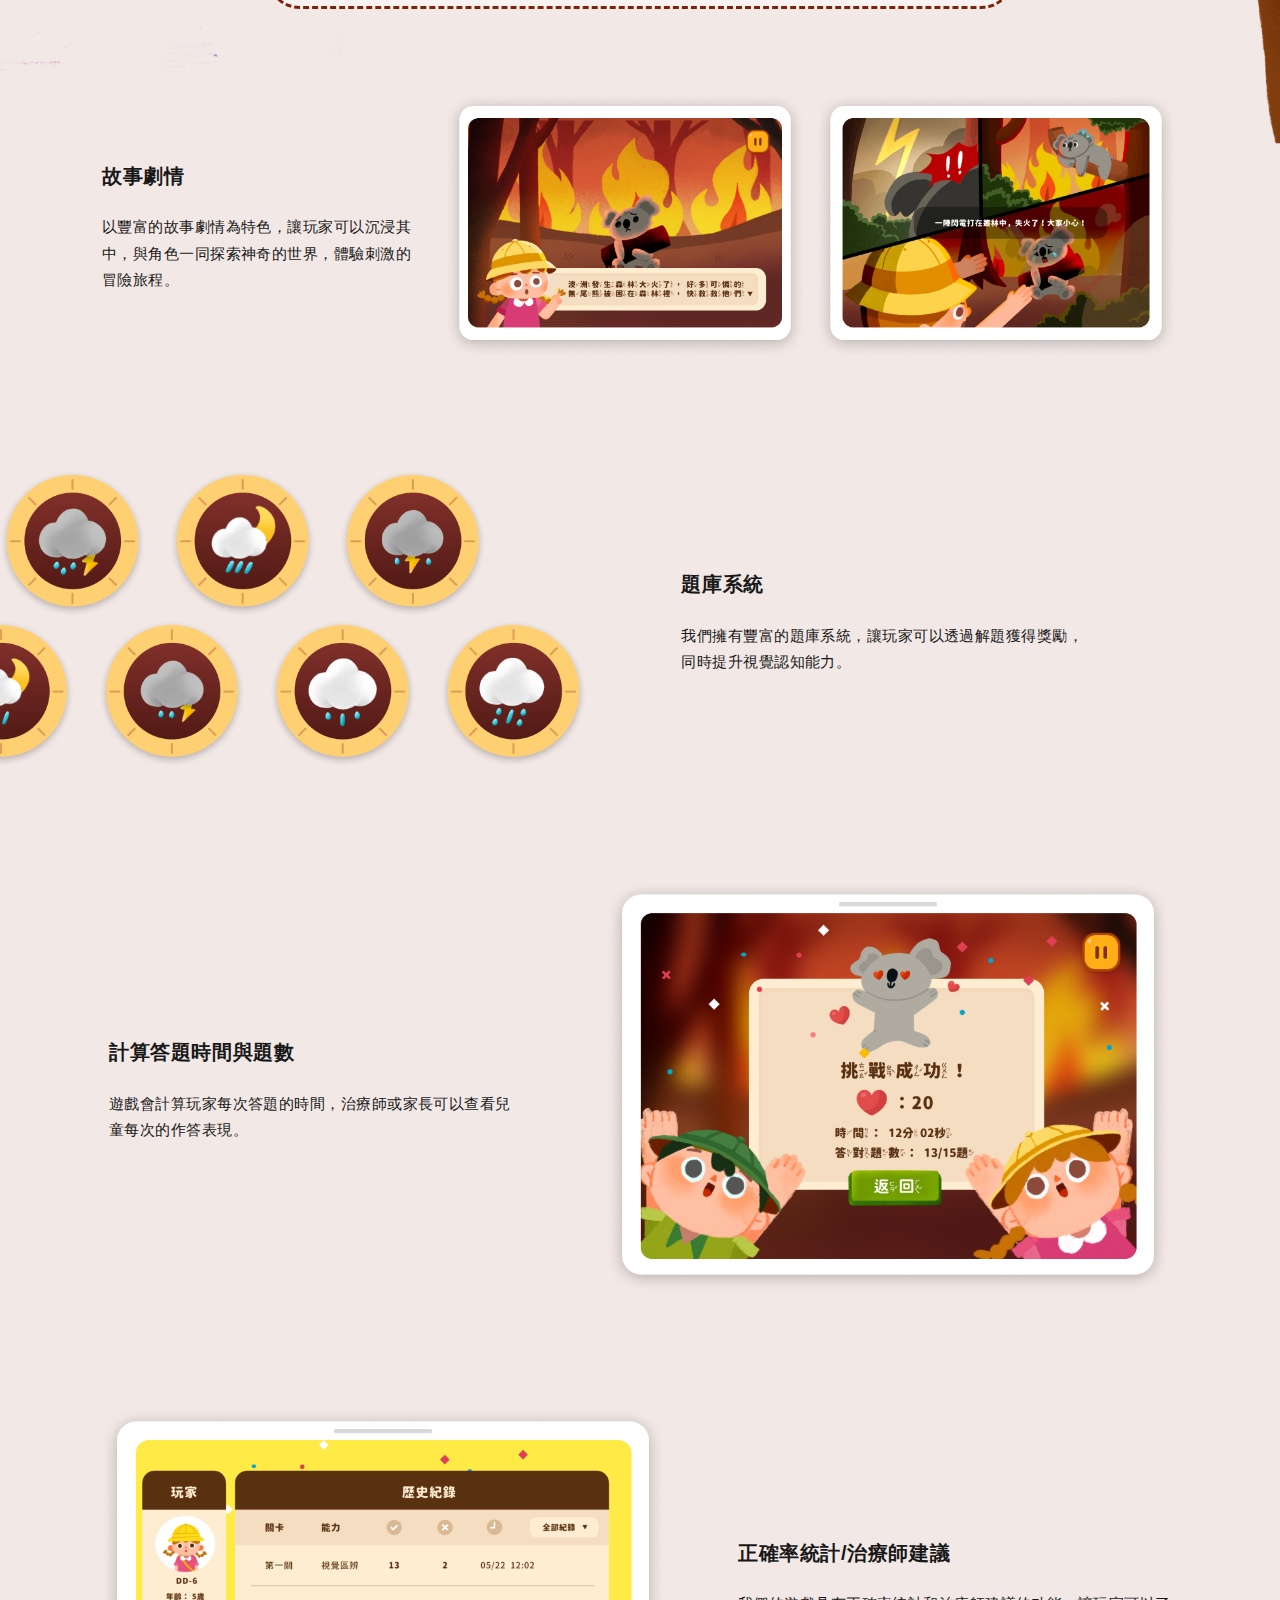
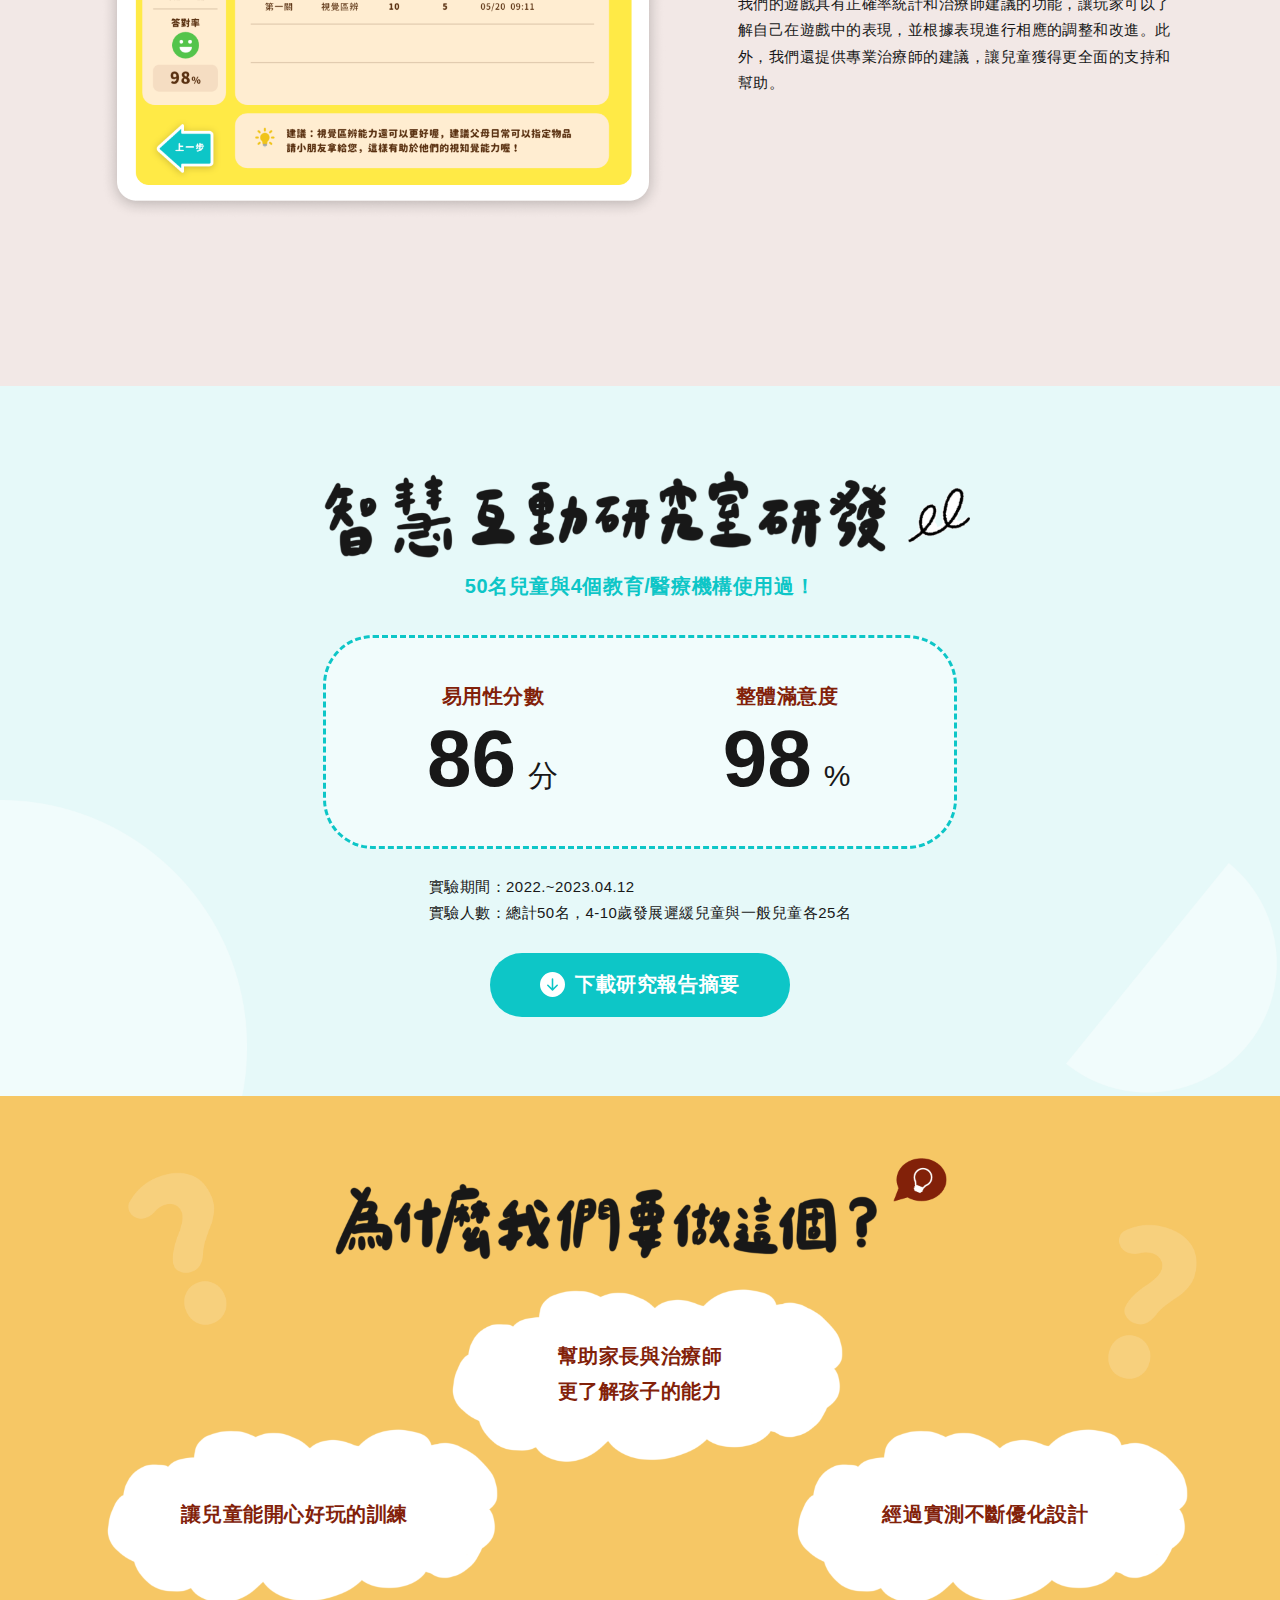
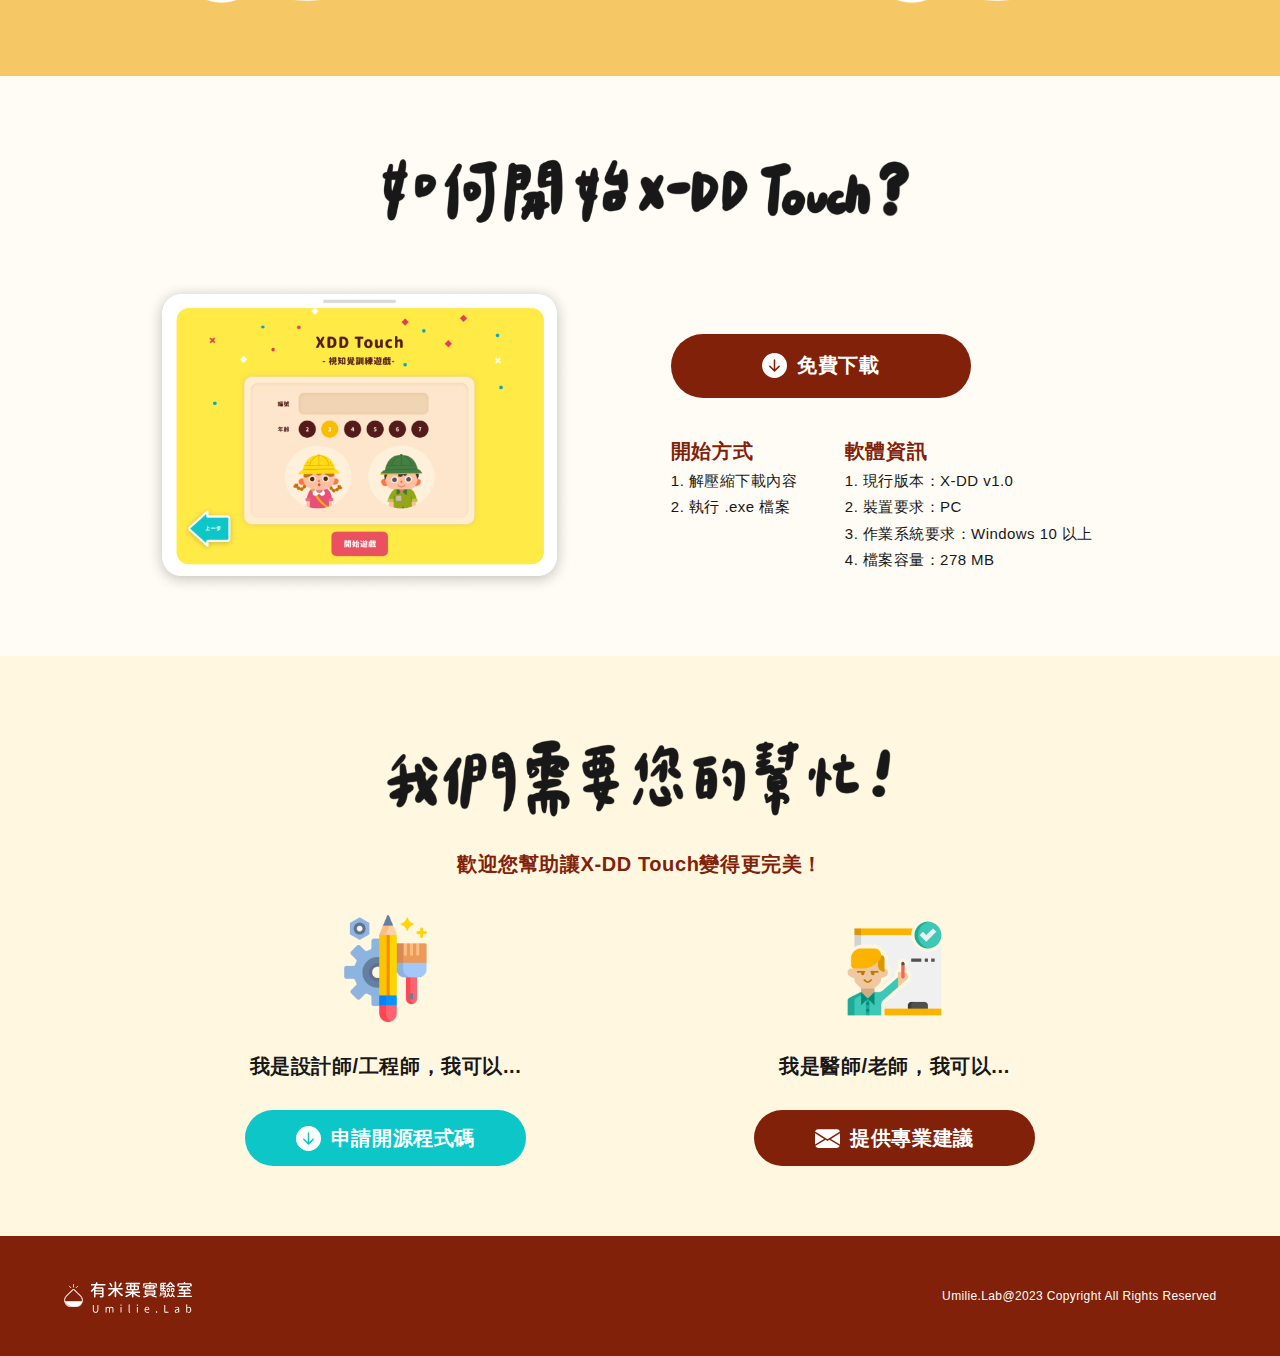
==== commit 8ccc498f: "add favicon" ====
--- a/index.html
+++ b/index.html
@@ -6,6 +6,10 @@
     <meta name="viewport" content="width=device-width, initial-scale=1.0, maximum-scale=1.0,user-scalable=no">
     <link rel="preconnect" href="https://fonts.gstatic.com">
     <link rel="stylesheet" href="css/xdd-page.css">
+    <link rel="apple-touch-icon" sizes="180x180" href="img/favicon_io/apple-touch-icon.png">
+    <link rel="icon" type="image/png" sizes="32x32" href="img/favicon_io/favicon-32x32.png">
+    <link rel="icon" type="image/png" sizes="16x16" href="img/favicon_io/favicon-16x16.png">
+    <link rel="manifest" href="img/favicon_io/site.webmanifest">
     <script src="https://ajax.googleapis.com/ajax/libs/jquery/1.10.2/jquery.min.js"></script>
     <script src="https://ajax.googleapis.com/ajax/libs/jquery/1.10.2/jquery.js"></script>
     <script type="text/javascript">
--- a/css/xdd-page.css
+++ b/css/xdd-page.css
@@ -218,8 +218,14 @@
         justify-content: center;
         padding-top: 60px;
         background-image: url(../img/title-bg-only.png);
-        background-position: center bottom;
-        background-size: 852px 452px;
+        background-position: right bottom;
+        background-size: auto 100%;
+        animation: titleAnim 60s linear infinite;
+    }
+    @keyframes titleAnim{
+        100%{
+            background-position: left bottom;
+        }
     }
     .section-title > div{
         width: 320px;
@@ -1172,11 +1178,20 @@
         padding-top: 60px;
     }
     .section-title > div{
-        width: 1280px;
+        width: 100vw;
+        display: flex;
+        flex-direction: row;
+        justify-content: center;
         background-image: url(../img/title-bg-only.png);
         background-repeat: no-repeat;
-        background-position: center bottom;
-        background-size: 1212px 700px;
+        background-position: right bottom;
+        background-size: auto 100%;
+        animation: titleAnim 60s linear infinite;
+    }
+    @keyframes titleAnim{
+        100%{
+            background-position: left bottom;
+        }
     }
     .section-title h4{
         width: 628px;
@@ -1192,7 +1207,7 @@
     @keyframes KidspopB{
         0% {bottom: -30px;}
         25% {bottom: -10px;}
-        50% {bottom: 0px;}
+        50% {bottom: -3px;}
         75% {bottom: -30px;}
         100% {bottom: -30px;}
     }
@@ -1200,7 +1215,7 @@
         0% {bottom: -30px;}
         25% {bottom: -30px;}
         50% {bottom: -10px;}
-        75% {bottom: 0px;}
+        75% {bottom: -2px;}
         100% {bottom: -30px;}
     }
     .section-title > div > div #title-boy{
